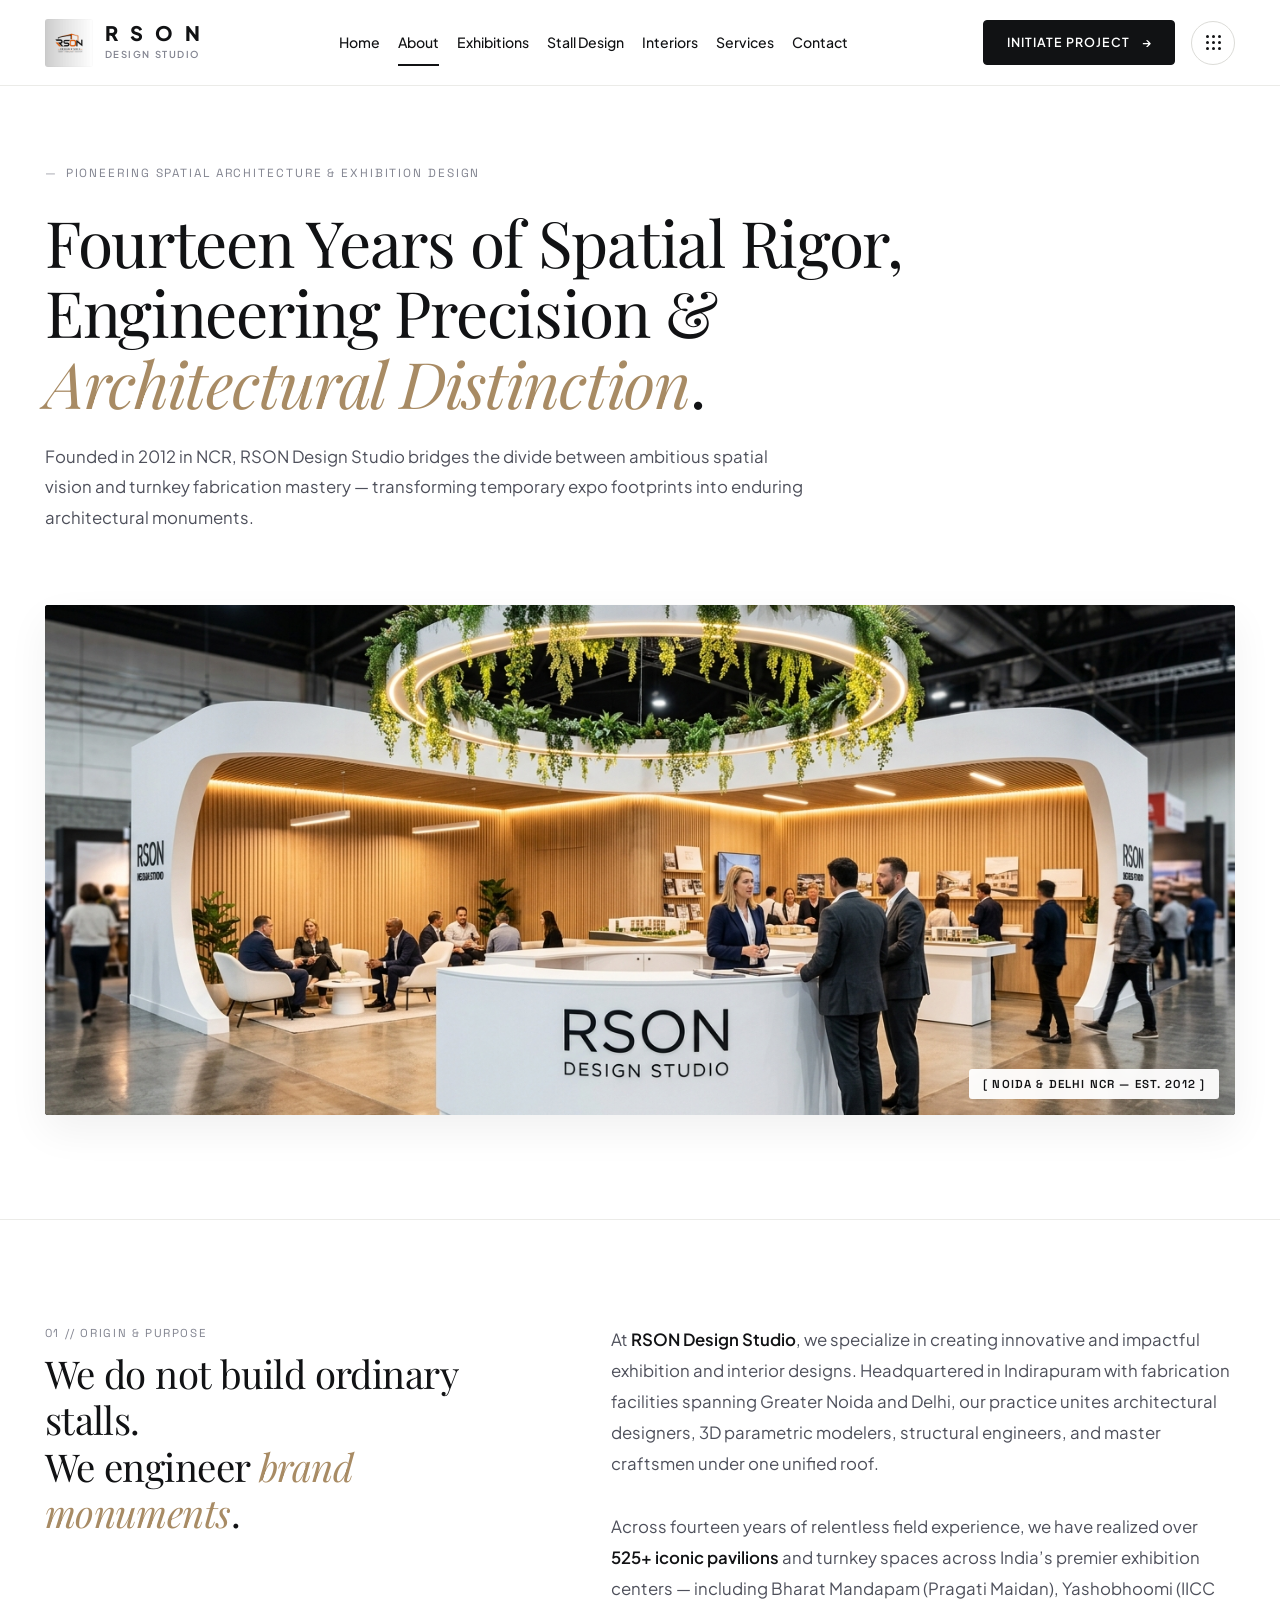
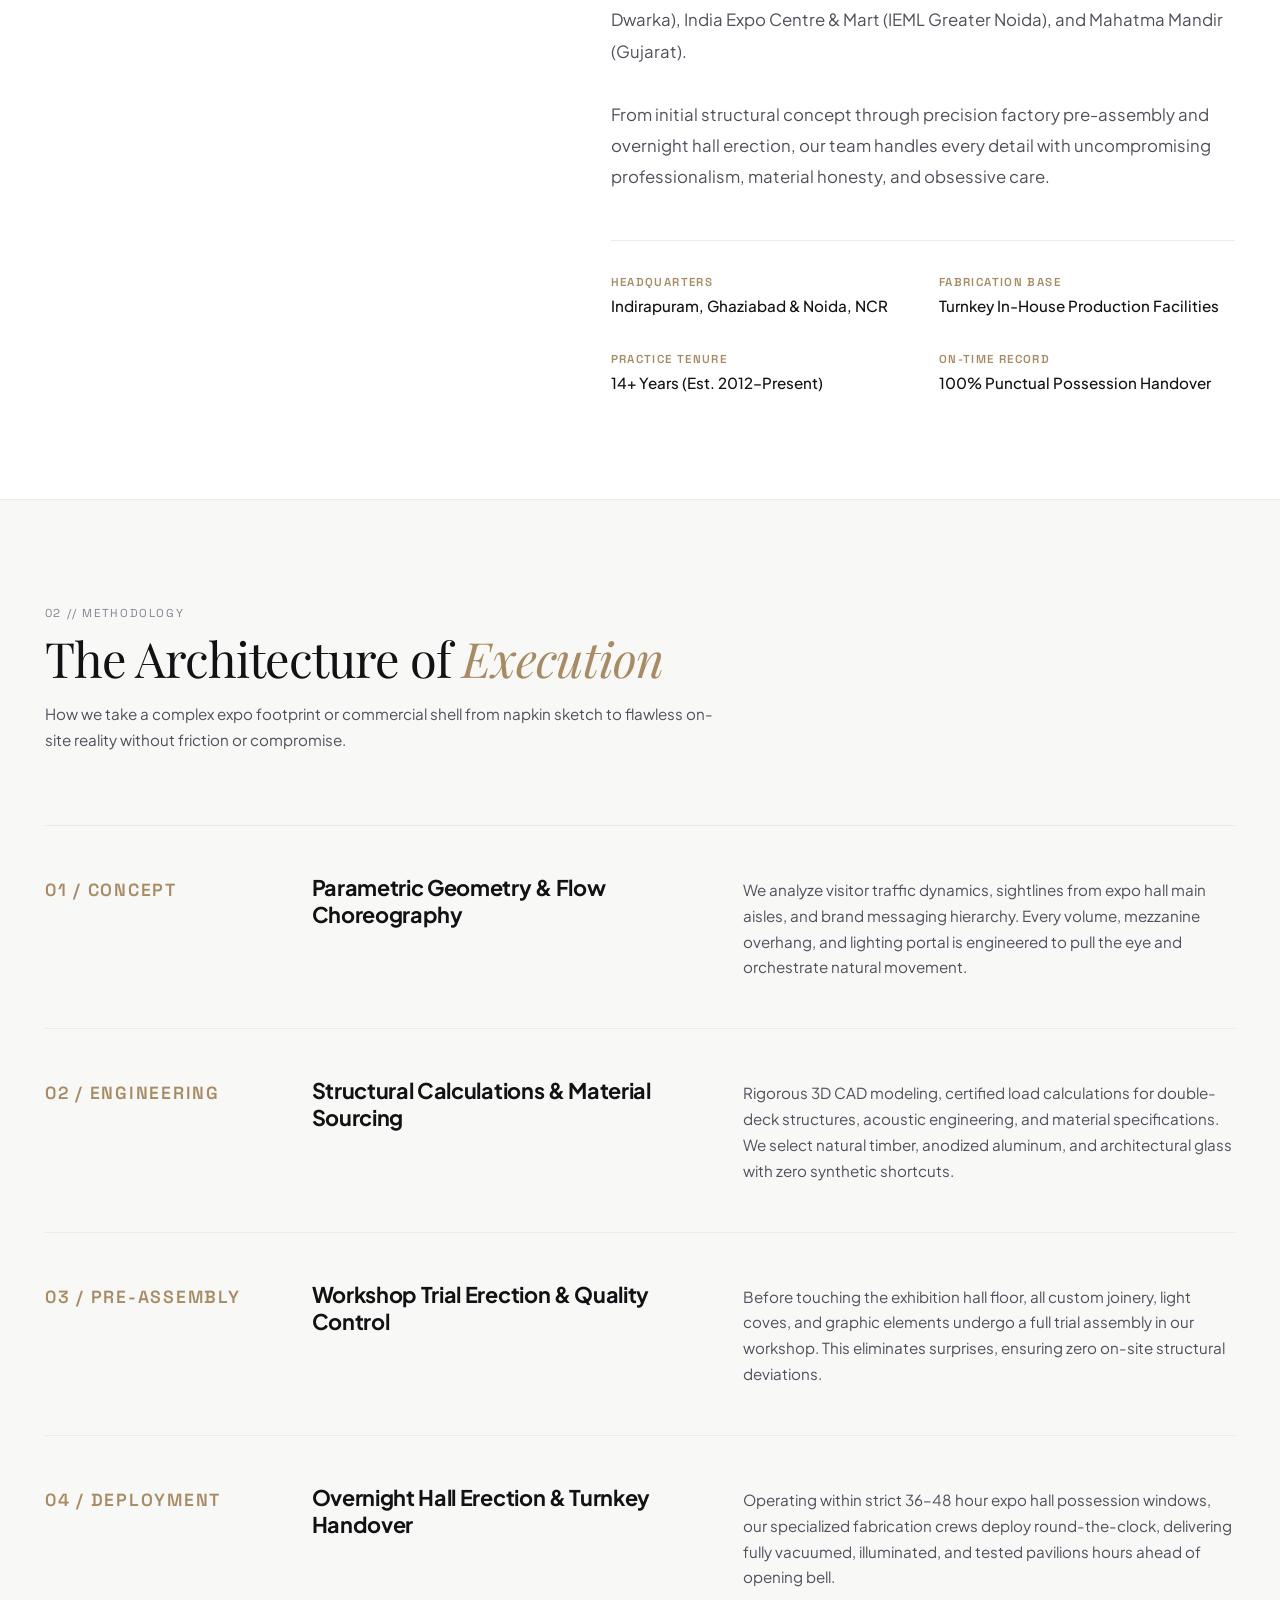
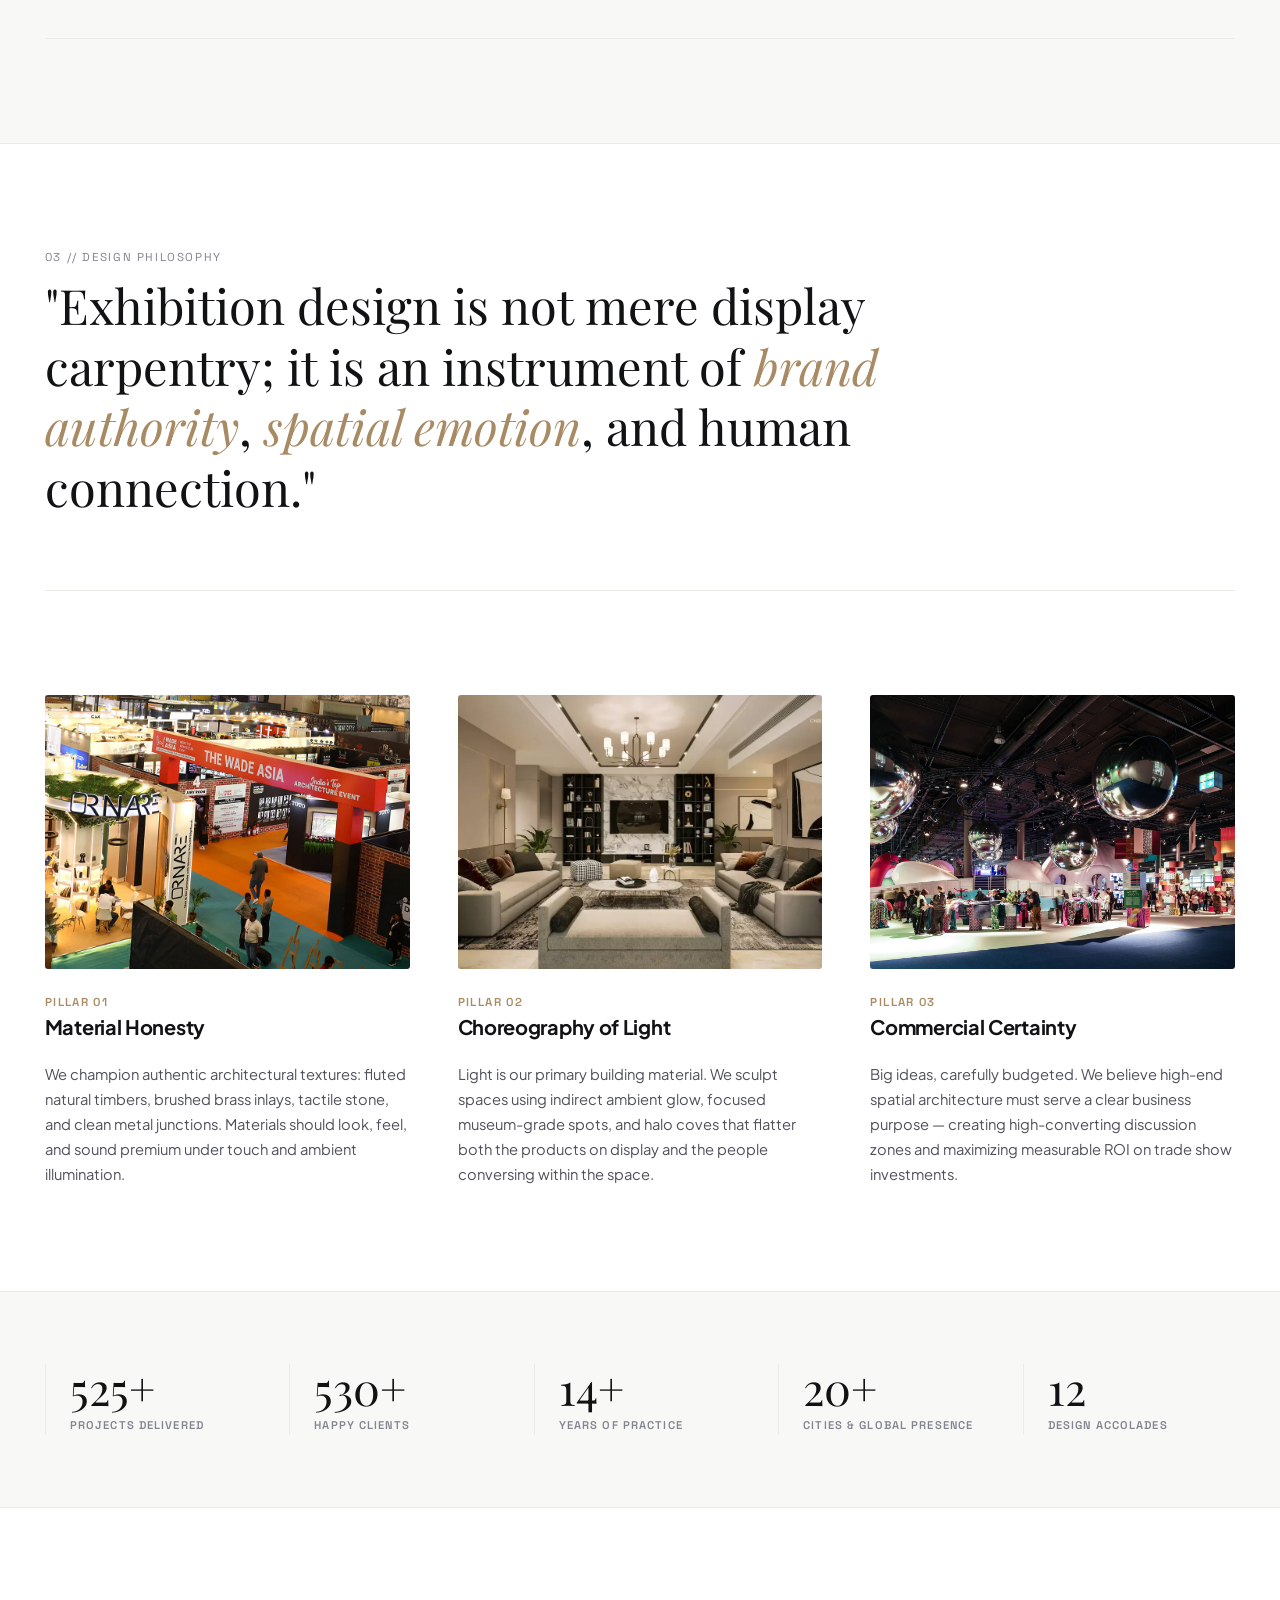
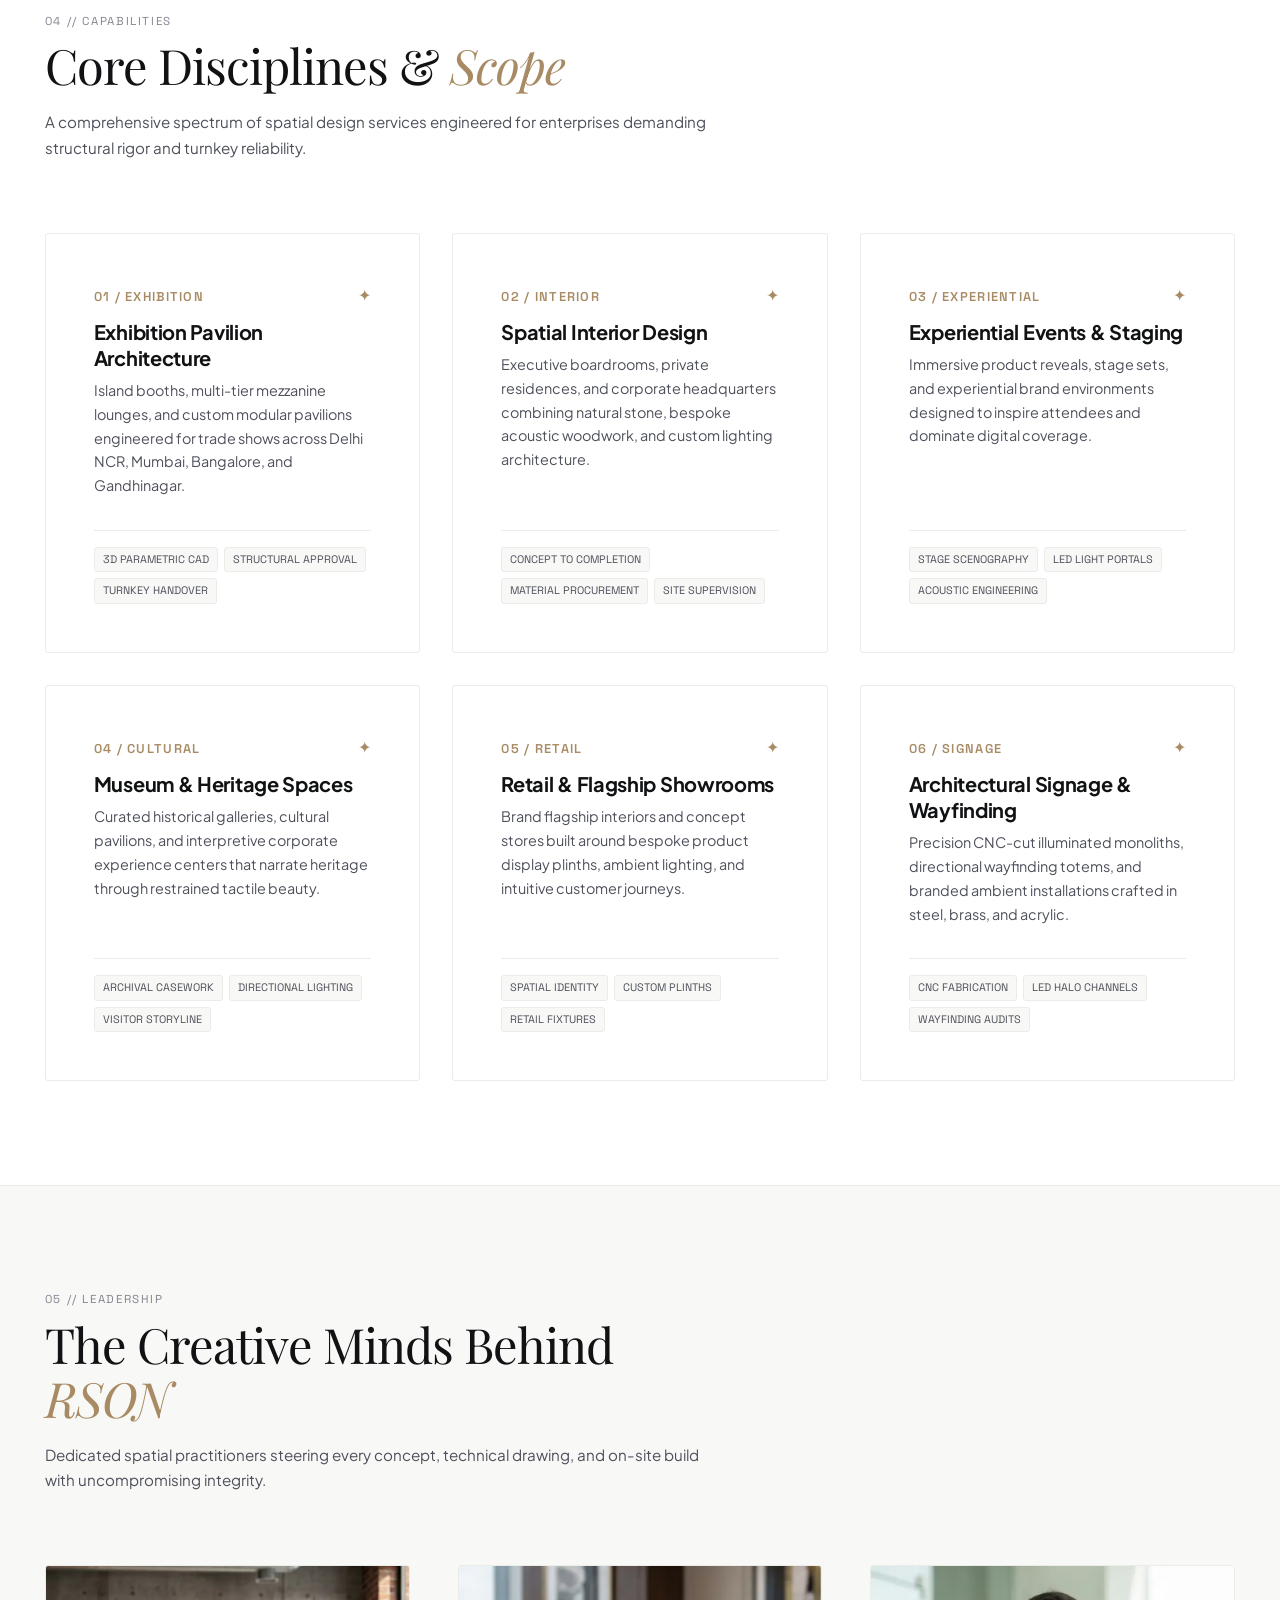
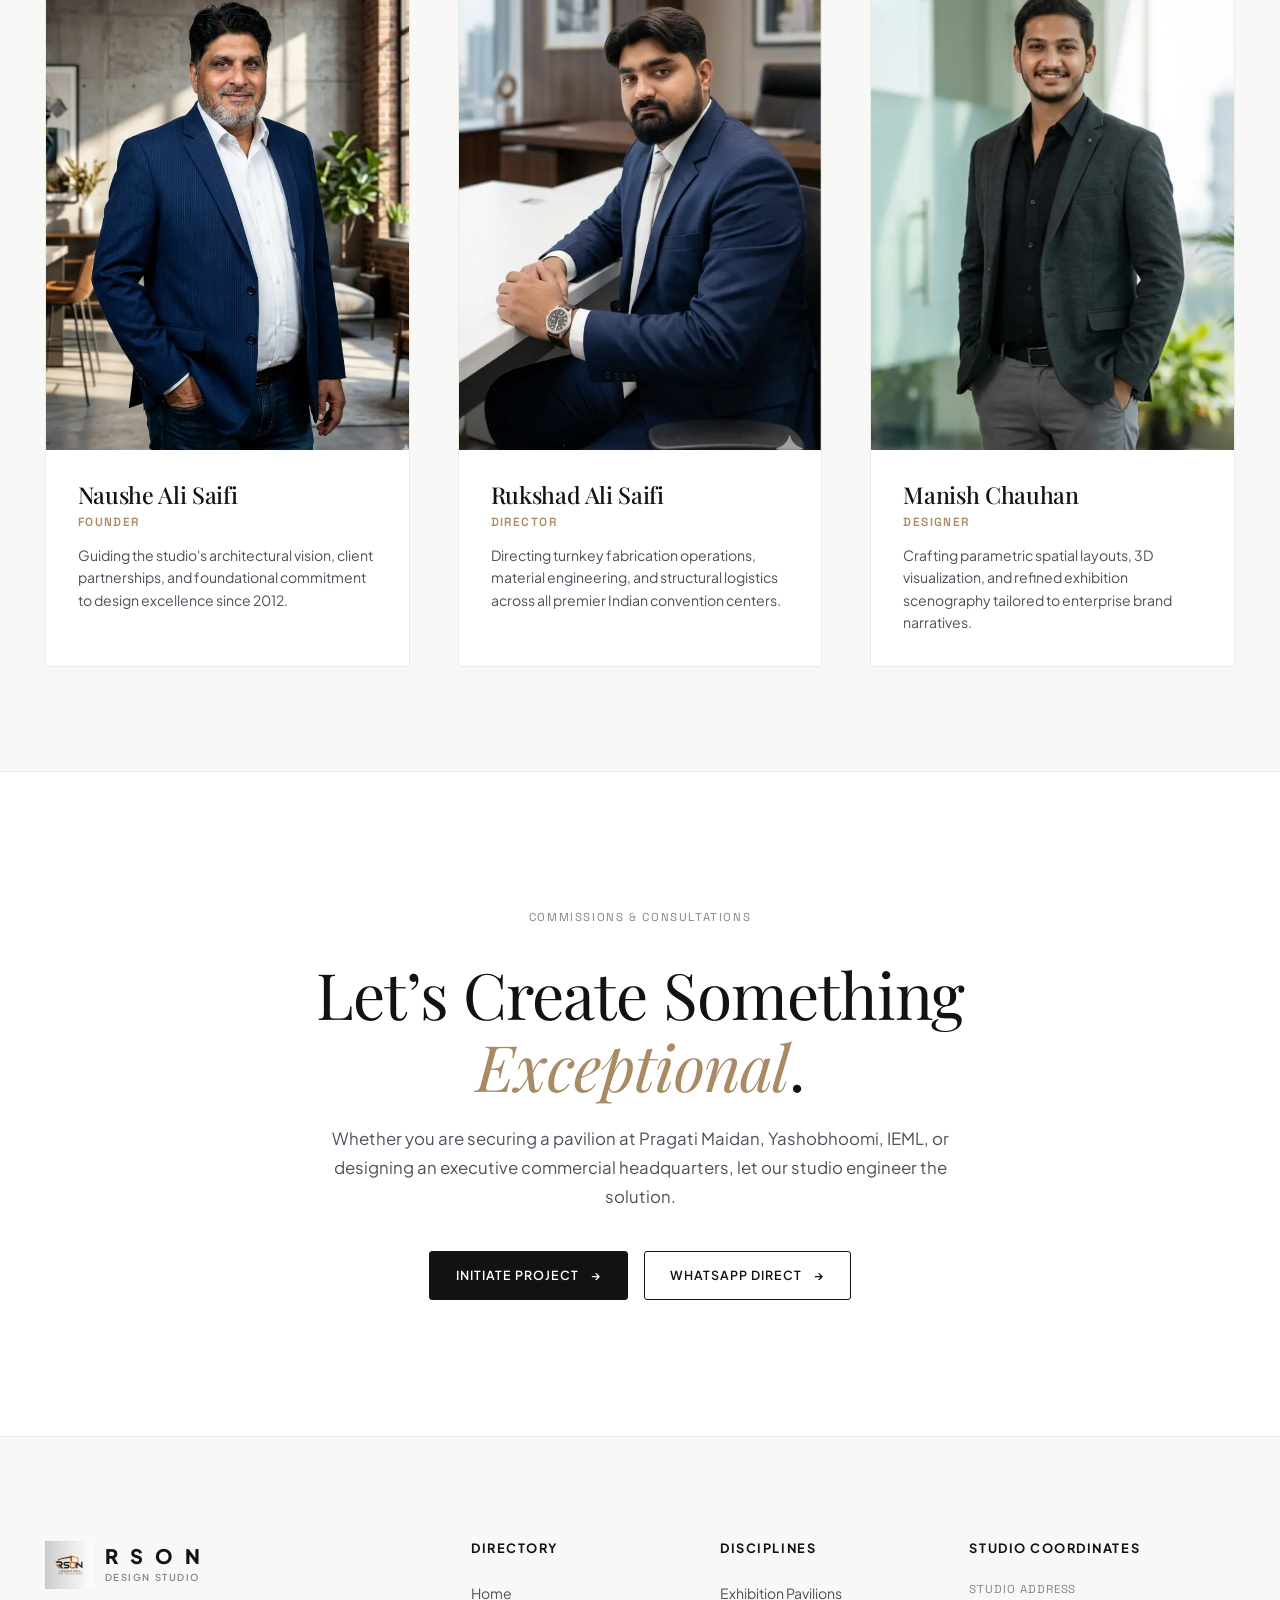
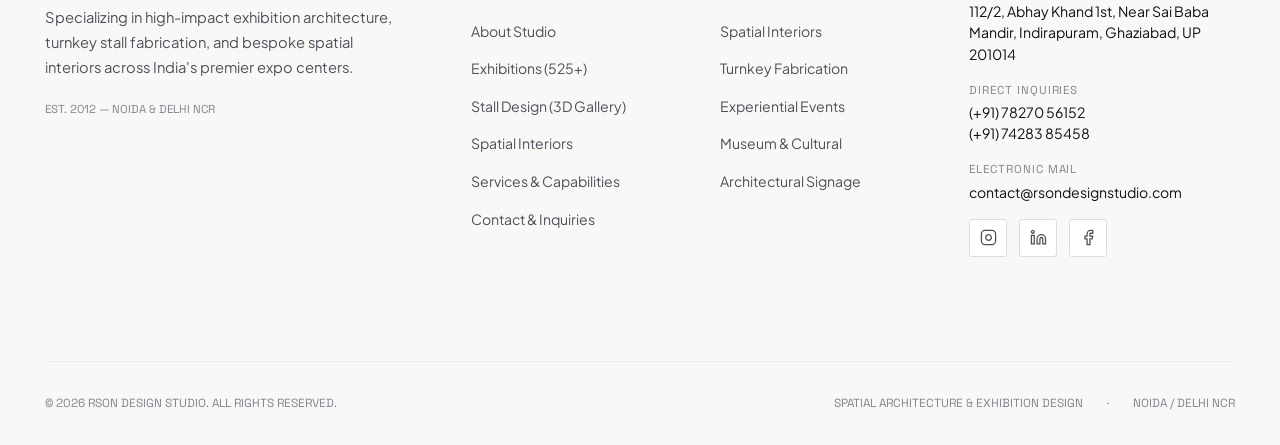
==== about.html @ f8ac1535 "Add Stall Design section with 10 3D stall projects, 40 multi-angle renders from PDF, and interactive" ====
<!DOCTYPE html>
<html lang="en">
<head>
  <meta charset="UTF-8">
  <meta name="viewport" content="width=device-width, initial-scale=1.0">
  <title>About RSON Design Studio — Spatial Architecture & Exhibition Design</title>
  <meta name="description" content="Learn about RSON Design Studio — 14+ years of spatial architecture, turnkey exhibition pavilions, and interior design based in Noida and Delhi NCR.">
  <meta name="keywords" content="about RSON design studio, exhibition architects, stall designers Noida, turnkey exhibition fabrication Delhi NCR, spatial interior design">

  <!-- OpenGraph Meta -->
  <meta property="og:type" content="website">
  <meta property="og:title" content="About RSON Design Studio — Spatial Architecture & Exhibition Design">
  <meta property="og:description" content="14+ years of spatial architecture, 525+ delivered exhibition pavilions, and turnkey interior design practice in NCR.">
  <meta property="og:image" content="assets/images/hero-pavilion-hq.jpg">
  <meta property="og:url" content="https://www.rsondesignstudio.com/about/">

  <!-- Favicon -->
  <link rel="icon" type="image/jpeg" href="assets/images/logo-cropped.jpeg">

  <!-- Google Fonts: Playfair Display, Plus Jakarta Sans, Space Grotesk -->
  <link rel="preconnect" href="https://fonts.googleapis.com">
  <link rel="preconnect" href="https://fonts.gstatic.com" crossorigin>
  <link href="https://fonts.googleapis.com/css2?family=Playfair+Display:ital,wght@0,400;0,500;0,600;0,700;1,400;1,500;1,600&family=Plus+Jakarta+Sans:wght@300;400;500;600;700;800&family=Space+Grotesk:wght@400;500;600&display=swap" rel="stylesheet">

  <!-- Stylesheets -->
  <link rel="stylesheet" href="css/design-system.css">
  <link rel="stylesheet" href="css/layout.css">
  <link rel="stylesheet" href="css/about.css">
</head>
<body>

  <!-- =========================================================================
       01. PRIMARY SITE HEADER (SHARED ARCHITECTURAL NAVIGATION)
       ========================================================================= -->
  <header class="site-header">
    <div class="container header-container">
      <!-- Studio Brand Identity Lockup with Original Website Logo -->
      <a href="index.html" class="brand-lockup" aria-label="RSON Design Studio Homepage">
        <img src="assets/images/logo-cropped.jpeg" alt="RSON Design Studio Logo" class="header-logo-img" width="48" height="48">
        <div class="brand-text">
          <span class="brand-name">R S O N</span>
          <span class="brand-tagline">DESIGN STUDIO</span>
        </div>
      </a>

      <!-- Desktop Architectural Navigation (About is Active) -->
      <nav class="desktop-nav" aria-label="Main Navigation">
        <a href="index.html" class="nav-link">Home</a>
        <a href="about.html" class="nav-link active" aria-current="page">About</a>
        <a href="exhibitions.html" class="nav-link">Exhibitions</a>
        <a href="stall-design.html" class="nav-link">Stall Design</a>
        <a href="interiors.html" class="nav-link">Interiors</a>
        <a href="services.html" class="nav-link">Services</a>
        <a href="contact.html" class="nav-link">Contact</a>
      </nav>

      <!-- Header Actions -->
      <div class="header-actions">
        <a href="contact.html" class="btn btn-black btn-initiate">
          <span>INITIATE PROJECT</span>
          <span aria-hidden="true">→</span>
        </a>
        <button class="btn-grid-menu" aria-label="Toggle Navigation & Coordinates Drawer" aria-expanded="false">
          <div class="grid-dots-icon" aria-hidden="true">
            <span></span><span></span><span></span>
            <span></span><span></span><span></span>
            <span></span><span></span><span></span>
          </div>
        </button>
      </div>
    </div>
  </header>

  <!-- =========================================================================
       02. MOBILE & COORDINATES DRAWER
       ========================================================================= -->
  <div class="mobile-drawer" aria-label="Mobile Navigation Overlay">
    <ul class="mobile-nav-list">
      <li class="mobile-nav-item">
        <span class="mobile-nav-num">01</span>
        <a href="index.html" class="mobile-nav-link">Home</a>
      </li>
      <li class="mobile-nav-item">
        <span class="mobile-nav-num">02</span>
        <a href="about.html" class="mobile-nav-link active">About Studio</a>
      </li>
      <li class="mobile-nav-item">
        <span class="mobile-nav-num">03</span>
        <a href="exhibitions.html" class="mobile-nav-link">Exhibitions</a>
      </li>
      <li class="mobile-nav-item">
        <span class="mobile-nav-num">04</span>
        <a href="stall-design.html" class="mobile-nav-link">Stall Design</a>
      </li>
      <li class="mobile-nav-item">
        <span class="mobile-nav-num">05</span>
        <a href="interiors.html" class="mobile-nav-link">Interiors</a>
      </li>
      <li class="mobile-nav-item">
        <span class="mobile-nav-num">06</span>
        <a href="services.html" class="mobile-nav-link">Services</a>
      </li>
      <li class="mobile-nav-item">
        <span class="mobile-nav-num">07</span>
        <a href="contact.html" class="mobile-nav-link">Contact</a>
      </li>
    </ul>

    <div class="mobile-drawer-footer">
      <div class="mobile-contact-row">
        <span class="mobile-contact-label">Studio Coordinates</span>
        <span class="mobile-contact-val">112/2, Abhay Khand 1st, Indirapuram, Ghaziabad UP 201014 / Noida NCR</span>
      </div>
      <div class="mobile-contact-row">
        <span class="mobile-contact-label">Direct Line</span>
        <span class="mobile-contact-val">(+91) 78270 56152 &nbsp;·&nbsp; (+91) 74283 85458</span>
      </div>
      <div style="margin-top: var(--space-sm);">
        <a href="https://wa.me/917827056152?text=Hello%20RSON%20Studio%2C%20I%20would%20like%20to%20discuss%20an%20upcoming%20project." target="_blank" rel="noopener noreferrer" class="btn btn-black" style="width: 100%;">
          Chat via WhatsApp Direct
        </a>
      </div>
    </div>
  </div>

  <main id="main-content">
    <!-- =========================================================================
         03. ABOUT HERO SECTION
         ========================================================================= -->
    <section class="about-hero">
      <div class="container">
        <div class="about-hero-header fade-up">
          <span class="eyebrow-line">PIONEERING SPATIAL ARCHITECTURE & EXHIBITION DESIGN</span>
          <h1 class="about-hero-title">
            Fourteen Years of Spatial Rigor, Engineering Precision &amp; <em>Architectural Distinction</em>.
          </h1>
          <p class="about-hero-lead">
            Founded in 2012 in NCR, RSON Design Studio bridges the divide between ambitious spatial vision and turnkey fabrication mastery — transforming temporary expo footprints into enduring architectural monuments.
          </p>
        </div>

        <!-- Large Supporting Studio / Pavilion Visual -->
        <div class="about-hero-banner fade-up delay-1">
          <img src="assets/images/hero-pavilion-hq.jpg" alt="RSON Design Studio Architectural Pavilion Erection" width="1920" height="1080">
          <span class="about-banner-badge">[ NOIDA &amp; DELHI NCR — EST. 2012 ]</span>
        </div>
      </div>
    </section>

    <!-- =========================================================================
         04. STUDIO INTRODUCTION (STRONG TYPOGRAPHY & WHITESPACE)
         ========================================================================= -->
    <section class="studio-intro">
      <div class="container">
        <div class="intro-grid">
          <!-- Sticky Left Architectural Column -->
          <div class="intro-left-sticky fade-up">
            <span class="section-number">01 // ORIGIN &amp; PURPOSE</span>
            <h2 class="intro-tagline">
              We do not build ordinary stalls.<br>
              We engineer <em>brand monuments</em>.
            </h2>
          </div>

          <!-- Right Content Column -->
          <div class="intro-right-content fade-up delay-1">
            <p class="intro-paragraph">
              At <strong>RSON Design Studio</strong>, we specialize in creating innovative and impactful exhibition and interior designs. Headquartered in Indirapuram with fabrication facilities spanning Greater Noida and Delhi, our practice unites architectural designers, 3D parametric modelers, structural engineers, and master craftsmen under one unified roof.
            </p>
            <p class="intro-paragraph">
              Across fourteen years of relentless field experience, we have realized over <strong>525+ iconic pavilions</strong> and turnkey spaces across India’s premier exhibition centers — including Bharat Mandapam (Pragati Maidan), Yashobhoomi (IICC Dwarka), India Expo Centre &amp; Mart (IEML Greater Noida), and Mahatma Mandir (Gujarat).
            </p>
            <p class="intro-paragraph">
              From initial structural concept through precision factory pre-assembly and overnight hall erection, our team handles every detail with uncompromising professionalism, material honesty, and obsessive care.
            </p>

            <!-- Verified Details Matrix -->
            <div class="intro-details-grid">
              <div class="intro-detail-item">
                <span class="intro-detail-label">HEADQUARTERS</span>
                <span class="intro-detail-val">Indirapuram, Ghaziabad &amp; Noida, NCR</span>
              </div>
              <div class="intro-detail-item">
                <span class="intro-detail-label">FABRICATION BASE</span>
                <span class="intro-detail-val">Turnkey In-House Production Facilities</span>
              </div>
              <div class="intro-detail-item">
                <span class="intro-detail-label">PRACTICE TENURE</span>
                <span class="intro-detail-val">14+ Years (Est. 2012–Present)</span>
              </div>
              <div class="intro-detail-item">
                <span class="intro-detail-label">ON-TIME RECORD</span>
                <span class="intro-detail-val">100% Punctual Possession Handover</span>
              </div>
            </div>
          </div>
        </div>
      </div>
    </section>

    <!-- =========================================================================
         05. OUR APPROACH (EDITORIAL SPLIT TIMELINE)
         ========================================================================= -->
    <section class="approach-section">
      <div class="container">
        <div class="section-head fade-up">
          <div class="section-head-left">
            <span class="section-number">02 // METHODOLOGY</span>
            <h2 class="section-title">The Architecture of <em>Execution</em></h2>
            <p class="section-desc">
              How we take a complex expo footprint or commercial shell from napkin sketch to flawless on-site reality without friction or compromise.
            </p>
          </div>
        </div>

        <div class="approach-list fade-up delay-1">
          <!-- Step 01 -->
          <div class="approach-step">
            <span class="approach-num">01 / CONCEPT</span>
            <h3 class="approach-name">Parametric Geometry &amp; Flow Choreography</h3>
            <p class="approach-desc">
              We analyze visitor traffic dynamics, sightlines from expo hall main aisles, and brand messaging hierarchy. Every volume, mezzanine overhang, and lighting portal is engineered to pull the eye and orchestrate natural movement.
            </p>
          </div>

          <!-- Step 02 -->
          <div class="approach-step">
            <span class="approach-num">02 / ENGINEERING</span>
            <h3 class="approach-name">Structural Calculations &amp; Material Sourcing</h3>
            <p class="approach-desc">
              Rigorous 3D CAD modeling, certified load calculations for double-deck structures, acoustic engineering, and material specifications. We select natural timber, anodized aluminum, and architectural glass with zero synthetic shortcuts.
            </p>
          </div>

          <!-- Step 03 -->
          <div class="approach-step">
            <span class="approach-num">03 / PRE-ASSEMBLY</span>
            <h3 class="approach-name">Workshop Trial Erection &amp; Quality Control</h3>
            <p class="approach-desc">
              Before touching the exhibition hall floor, all custom joinery, light coves, and graphic elements undergo a full trial assembly in our workshop. This eliminates surprises, ensuring zero on-site structural deviations.
            </p>
          </div>

          <!-- Step 04 -->
          <div class="approach-step">
            <span class="approach-num">04 / DEPLOYMENT</span>
            <h3 class="approach-name">Overnight Hall Erection &amp; Turnkey Handover</h3>
            <p class="approach-desc">
              Operating within strict 36–48 hour expo hall possession windows, our specialized fabrication crews deploy round-the-clock, delivering fully vacuumed, illuminated, and tested pavilions hours ahead of opening bell.
            </p>
          </div>
        </div>
      </div>
    </section>

    <!-- =========================================================================
         06. DESIGN PHILOSOPHY (TYPOGRAPHY & IMAGERY INSTEAD OF ICONS)
         ========================================================================= -->
    <section class="philosophy-section">
      <div class="container">
        <span class="section-number fade-up">03 // DESIGN PHILOSOPHY</span>
        
        <div class="philosophy-quote-box fade-up delay-1">
          <blockquote class="philosophy-quote">
            "Exhibition design is not mere display carpentry; it is an instrument of <em>brand authority</em>, <em>spatial emotion</em>, and human connection."
          </blockquote>
        </div>

        <div class="philosophy-columns fade-up delay-2">
          <!-- Col 1: Material Honesty -->
          <div class="philosophy-col">
            <div class="philosophy-media">
              <img src="assets/images/matecia-pavilion.jpg" alt="Material Honesty in Pavilion Design" loading="lazy">
            </div>
            <div class="philosophy-col-header">
              <span class="philosophy-col-num">PILLAR 01</span>
              <h3 class="philosophy-col-title">Material Honesty</h3>
            </div>
            <p class="philosophy-col-text">
              We champion authentic architectural textures: fluted natural timbers, brushed brass inlays, tactile stone, and clean metal junctions. Materials should look, feel, and sound premium under touch and ambient illumination.
            </p>
          </div>

          <!-- Col 2: Spatial Choreography -->
          <div class="philosophy-col">
            <div class="philosophy-media">
              <img src="assets/images/luxury-interior.webp" alt="Spatial Choreography and Light" loading="lazy">
            </div>
            <div class="philosophy-col-header">
              <span class="philosophy-col-num">PILLAR 02</span>
              <h3 class="philosophy-col-title">Choreography of Light</h3>
            </div>
            <p class="philosophy-col-text">
              Light is our primary building material. We sculpt spaces using indirect ambient glow, focused museum-grade spots, and halo coves that flatter both the products on display and the people conversing within the space.
            </p>
          </div>

          <!-- Col 3: Budget Discipline -->
          <div class="philosophy-col">
            <div class="philosophy-media">
              <img src="assets/images/trade-shows.jpg" alt="Commercial Impact and Budget Discipline" loading="lazy">
            </div>
            <div class="philosophy-col-header">
              <span class="philosophy-col-num">PILLAR 03</span>
              <h3 class="philosophy-col-title">Commercial Certainty</h3>
            </div>
            <p class="philosophy-col-text">
              Big ideas, carefully budgeted. We believe high-end spatial architecture must serve a clear business purpose — creating high-converting discussion zones and maximizing measurable ROI on trade show investments.
            </p>
          </div>
        </div>
      </div>
    </section>

    <!-- =========================================================================
         07. EXPERIENCE / VERIFIED CLIENT METRICS
         ========================================================================= -->
    <section class="experience-stats">
      <div class="container">
        <div class="stats-grid-about fade-up">
          <div class="stat-item-about">
            <span class="stat-number-about">525+</span>
            <span class="stat-label-about">PROJECTS DELIVERED</span>
          </div>
          <div class="stat-item-about">
            <span class="stat-number-about">530+</span>
            <span class="stat-label-about">HAPPY CLIENTS</span>
          </div>
          <div class="stat-item-about">
            <span class="stat-number-about">14+</span>
            <span class="stat-label-about">YEARS OF PRACTICE</span>
          </div>
          <div class="stat-item-about">
            <span class="stat-number-about">20+</span>
            <span class="stat-label-about">CITIES &amp; GLOBAL PRESENCE</span>
          </div>
          <div class="stat-item-about">
            <span class="stat-number-about">12</span>
            <span class="stat-label-about">DESIGN ACCOLADES</span>
          </div>
        </div>
      </div>
    </section>

    <!-- =========================================================================
         08. MAJOR STUDIO CAPABILITIES (CLEAN EDITORIAL BLOCKS)
         ========================================================================= -->
    <section class="capabilities-section">
      <div class="container">
        <div class="section-head fade-up">
          <div class="section-head-left">
            <span class="section-number">04 // CAPABILITIES</span>
            <h2 class="section-title">Core Disciplines &amp; <em>Scope</em></h2>
            <p class="section-desc">
              A comprehensive spectrum of spatial design services engineered for enterprises demanding structural rigor and turnkey reliability.
            </p>
          </div>
        </div>

        <div class="capabilities-grid fade-up delay-1">
          <!-- Block 01 -->
          <div class="capability-block">
            <div>
              <div class="capability-top">
                <span class="capability-num">01 / EXHIBITION</span>
                <span style="color: var(--accent-beige);">✦</span>
              </div>
              <h3 class="capability-title">Exhibition Pavilion Architecture</h3>
              <p class="capability-desc">
                Island booths, multi-tier mezzanine lounges, and custom modular pavilions engineered for trade shows across Delhi NCR, Mumbai, Bangalore, and Gandhinagar.
              </p>
            </div>
            <div class="capability-deliverables">
              <span class="cap-tag">3D Parametric CAD</span>
              <span class="cap-tag">Structural Approval</span>
              <span class="cap-tag">Turnkey Handover</span>
            </div>
          </div>

          <!-- Block 02 -->
          <div class="capability-block">
            <div>
              <div class="capability-top">
                <span class="capability-num">02 / INTERIOR</span>
                <span style="color: var(--accent-beige);">✦</span>
              </div>
              <h3 class="capability-title">Spatial Interior Design</h3>
              <p class="capability-desc">
                Executive boardrooms, private residences, and corporate headquarters combining natural stone, bespoke acoustic woodwork, and custom lighting architecture.
              </p>
            </div>
            <div class="capability-deliverables">
              <span class="cap-tag">Concept to Completion</span>
              <span class="cap-tag">Material Procurement</span>
              <span class="cap-tag">Site Supervision</span>
            </div>
          </div>

          <!-- Block 03 -->
          <div class="capability-block">
            <div>
              <div class="capability-top">
                <span class="capability-num">03 / EXPERIENTIAL</span>
                <span style="color: var(--accent-beige);">✦</span>
              </div>
              <h3 class="capability-title">Experiential Events &amp; Staging</h3>
              <p class="capability-desc">
                Immersive product reveals, stage sets, and experiential brand environments designed to inspire attendees and dominate digital coverage.
              </p>
            </div>
            <div class="capability-deliverables">
              <span class="cap-tag">Stage Scenography</span>
              <span class="cap-tag">LED Light Portals</span>
              <span class="cap-tag">Acoustic Engineering</span>
            </div>
          </div>

          <!-- Block 04 -->
          <div class="capability-block">
            <div>
              <div class="capability-top">
                <span class="capability-num">04 / CULTURAL</span>
                <span style="color: var(--accent-beige);">✦</span>
              </div>
              <h3 class="capability-title">Museum &amp; Heritage Spaces</h3>
              <p class="capability-desc">
                Curated historical galleries, cultural pavilions, and interpretive corporate experience centers that narrate heritage through restrained tactile beauty.
              </p>
            </div>
            <div class="capability-deliverables">
              <span class="cap-tag">Archival Casework</span>
              <span class="cap-tag">Directional Lighting</span>
              <span class="cap-tag">Visitor Storyline</span>
            </div>
          </div>

          <!-- Block 05 -->
          <div class="capability-block">
            <div>
              <div class="capability-top">
                <span class="capability-num">05 / RETAIL</span>
                <span style="color: var(--accent-beige);">✦</span>
              </div>
              <h3 class="capability-title">Retail &amp; Flagship Showrooms</h3>
              <p class="capability-desc">
                Brand flagship interiors and concept stores built around bespoke product display plinths, ambient lighting, and intuitive customer journeys.
              </p>
            </div>
            <div class="capability-deliverables">
              <span class="cap-tag">Spatial Identity</span>
              <span class="cap-tag">Custom Plinths</span>
              <span class="cap-tag">Retail Fixtures</span>
            </div>
          </div>

          <!-- Block 06 -->
          <div class="capability-block">
            <div>
              <div class="capability-top">
                <span class="capability-num">06 / SIGNAGE</span>
                <span style="color: var(--accent-beige);">✦</span>
              </div>
              <h3 class="capability-title">Architectural Signage &amp; Wayfinding</h3>
              <p class="capability-desc">
                Precision CNC-cut illuminated monoliths, directional wayfinding totems, and branded ambient installations crafted in steel, brass, and acrylic.
              </p>
            </div>
            <div class="capability-deliverables">
              <span class="cap-tag">CNC Fabrication</span>
              <span class="cap-tag">LED Halo Channels</span>
              <span class="cap-tag">Wayfinding Audits</span>
            </div>
          </div>
        </div>
      </div>
    </section>

    <!-- =========================================================================
         09. STUDIO LEADERSHIP / TEAM (AUTHENTIC CLIENT DATA & PORTRAITS)
         ========================================================================= -->
    <section class="team-section">
      <div class="container">
        <div class="section-head fade-up">
          <div class="section-head-left">
            <span class="section-number">05 // LEADERSHIP</span>
            <h2 class="section-title">The Creative Minds Behind <em>RSON</em></h2>
            <p class="section-desc">
              Dedicated spatial practitioners steering every concept, technical drawing, and on-site build with uncompromising integrity.
            </p>
          </div>
        </div>

        <div class="team-grid fade-up delay-1">
          <!-- Member 01: Naushe Ali Saifi -->
          <div class="team-card">
            <div class="team-portrait">
              <img src="assets/images/team-naushe.webp" alt="Naushe Ali Saifi — Founder, RSON Design Studio" loading="lazy">
            </div>
            <div class="team-info">
              <h3 class="team-name">Naushe Ali Saifi</h3>
              <span class="team-role">Founder</span>
              <p class="team-bio">
                Guiding the studio's architectural vision, client partnerships, and foundational commitment to design excellence since 2012.
              </p>
            </div>
          </div>

          <!-- Member 02: Rukshad Ali Saifi -->
          <div class="team-card">
            <div class="team-portrait">
              <img src="assets/images/team-rukshad.webp" alt="Rukshad Ali Saifi — Director, RSON Design Studio" loading="lazy">
            </div>
            <div class="team-info">
              <h3 class="team-name">Rukshad Ali Saifi</h3>
              <span class="team-role">Director</span>
              <p class="team-bio">
                Directing turnkey fabrication operations, material engineering, and structural logistics across all premier Indian convention centers.
              </p>
            </div>
          </div>

          <!-- Member 03: Manish Chauhan -->
          <div class="team-card">
            <div class="team-portrait">
              <img src="assets/images/team-manish.webp" alt="Manish Chauhan — Designer, RSON Design Studio" loading="lazy">
            </div>
            <div class="team-info">
              <h3 class="team-name">Manish Chauhan</h3>
              <span class="team-role">Designer</span>
              <p class="team-bio">
                Crafting parametric spatial layouts, 3D visualization, and refined exhibition scenography tailored to enterprise brand narratives.
              </p>
            </div>
          </div>
        </div>
      </div>
    </section>

    <!-- =========================================================================
         10. FINAL ABOUT CTA SECTION
         ========================================================================= -->
    <section class="about-cta">
      <div class="container about-cta-container fade-up">
        <span class="section-number">COMMISSIONS &amp; CONSULTATIONS</span>
        <h2 class="about-cta-title">
          Let’s Create Something <em>Exceptional</em>.
        </h2>
        <p class="about-cta-sub">
          Whether you are securing a pavilion at Pragati Maidan, Yashobhoomi, IEML, or designing an executive commercial headquarters, let our studio engineer the solution.
        </p>

        <div style="display: flex; gap: var(--space-md); flex-wrap: wrap; justify-content: center; margin-top: var(--space-md);">
          <a href="contact.html" class="btn btn-black">
            <span>INITIATE PROJECT</span>
            <span aria-hidden="true">→</span>
          </a>
          <a href="https://wa.me/917827056152?text=Hello%20RSON%20Design%20Studio%2C%20I%20would%20like%20to%20discuss%20an%20exhibition%20pavilion%20project." target="_blank" rel="noopener noreferrer" class="btn btn-white-outline">
            <span>WHATSAPP DIRECT</span>
            <span aria-hidden="true">→</span>
          </a>
        </div>
      </div>
    </section>
  </main>

  <!-- =========================================================================
       11. MASTER ARCHITECTURAL FOOTER
       ========================================================================= -->
  <footer class="site-footer">
    <div class="container">
      <div class="footer-grid">
        <!-- Col 1: Studio Identity -->
        <div class="footer-col-studio">
          <a href="index.html" class="brand-lockup">
            <img src="assets/images/logo-cropped.jpeg" alt="RSON Design Studio Logo" class="footer-logo-img" width="48" height="48">
            <div class="brand-text">
              <span class="brand-name">R S O N</span>
              <span class="brand-tagline">DESIGN STUDIO</span>
            </div>
          </a>
          <p class="footer-manifesto">
            Specializing in high-impact exhibition architecture, turnkey stall fabrication, and bespoke spatial interiors across India's premier expo centers.
          </p>
          <div style="font-family: var(--font-mono); font-size: 0.72rem; color: var(--text-muted); margin-top: 4px;">
            <span>EST. 2012 — NOIDA &amp; DELHI NCR</span>
          </div>
        </div>

        <!-- Col 2: Navigation Index -->
        <div>
          <h4 class="footer-title">Directory</h4>
          <ul class="footer-list">
            <li><a href="index.html" class="footer-link">Home</a></li>
            <li><a href="about.html" class="footer-link">About Studio</a></li>
            <li><a href="exhibitions.html" class="footer-link">Exhibitions (525+)</a></li>
            <li><a href="stall-design.html" class="footer-link">Stall Design (3D Gallery)</a></li>
            <li><a href="interiors.html" class="footer-link">Spatial Interiors</a></li>
            <li><a href="services.html" class="footer-link">Services &amp; Capabilities</a></li>
            <li><a href="contact.html" class="footer-link">Contact &amp; Inquiries</a></li>
          </ul>
        </div>

        <!-- Col 3: Services Disciplines -->
        <div>
          <h4 class="footer-title">Disciplines</h4>
          <ul class="footer-list">
            <li><a href="services.html" class="footer-link">Exhibition Pavilions</a></li>
            <li><a href="services.html" class="footer-link">Spatial Interiors</a></li>
            <li><a href="services.html" class="footer-link">Turnkey Fabrication</a></li>
            <li><a href="services.html" class="footer-link">Experiential Events</a></li>
            <li><a href="services.html" class="footer-link">Museum &amp; Cultural</a></li>
            <li><a href="services.html" class="footer-link">Architectural Signage</a></li>
          </ul>
        </div>

        <!-- Col 4: Studio Coordinates -->
        <div>
          <h4 class="footer-title">Studio Coordinates</h4>
          <div class="footer-contact-item">
            <span class="footer-contact-label">Studio Address</span>
            <p class="footer-contact-val">
              112/2, Abhay Khand 1st, Near Sai Baba Mandir, Indirapuram, Ghaziabad, UP 201014
            </p>
          </div>
          <div class="footer-contact-item">
            <span class="footer-contact-label">Direct Inquiries</span>
            <p class="footer-contact-val">
              <a href="tel:+917827056152">(+91) 78270 56152</a><br>
              <a href="tel:+917428385458">(+91) 74283 85458</a>
            </p>
          </div>
          <div class="footer-contact-item">
            <span class="footer-contact-label">Electronic Mail</span>
            <p class="footer-contact-val">
              <a href="mailto:contact@rsondesignstudio.com">contact@rsondesignstudio.com</a>
            </p>
          </div>
          <div class="footer-socials">
            <a href="https://www.instagram.com/rson_design_studio" target="_blank" rel="noopener noreferrer" class="social-btn" aria-label="Instagram">
              <svg width="17" height="17" viewBox="0 0 24 24" fill="none" stroke="currentColor" stroke-width="1.8"><rect x="2" y="2" width="20" height="20" rx="5" ry="5"></rect><path d="M16 11.37A4 4 0 1 1 12.63 8 4 4 0 0 1 16 11.37z"></path><line x1="17.5" y1="6.5" x2="17.51" y2="6.5"></line></svg>
            </a>
            <a href="https://www.linkedin.com/in/rson-design-studio-43747942a" target="_blank" rel="noopener noreferrer" class="social-btn" aria-label="LinkedIn">
              <svg width="17" height="17" viewBox="0 0 24 24" fill="none" stroke="currentColor" stroke-width="1.8"><path d="M16 8a6 6 0 0 1 6 6v7h-4v-7a2 2 0 0 0-2-2 2 2 0 0 0-2 2v7h-4v-7a6 6 0 0 1 6-6z"></path><rect x="2" y="9" width="4" height="12"></rect><circle cx="4" cy="4" r="2"></circle></svg>
            </a>
            <a href="https://www.facebook.com/rson.entrprises" target="_blank" rel="noopener noreferrer" class="social-btn" aria-label="Facebook">
              <svg width="17" height="17" viewBox="0 0 24 24" fill="none" stroke="currentColor" stroke-width="1.8"><path d="M18 2h-3a5 5 0 0 0-5 5v3H7v4h3v8h4v-8h3l1-4h-4V7a1 1 0 0 1 1-1h3z"></path></svg>
            </a>
          </div>
        </div>
      </div>

      <!-- Footer Bottom Sub-Bar -->
      <div class="footer-bottom">
        <div>
          <span>© 2026 RSON DESIGN STUDIO. ALL RIGHTS RESERVED.</span>
        </div>
        <div class="footer-bottom-links">
          <span>SPATIAL ARCHITECTURE &amp; EXHIBITION DESIGN</span>
          <span>·</span>
          <span>NOIDA / DELHI NCR</span>
        </div>
      </div>
    </div>
  </footer>

  <!-- Scripts -->
  <script src="js/main.js"></script>
</body>
</html>
---- css/design-system.css ----
/* ==========================================================================
   RSON DESIGN STUDIO — ARCHITECTURAL DESIGN SYSTEM (EDITORIAL LIGHT AESTHETIC)
   ========================================================================== */

/* --------------------------------------------------------------------------
   01. DESIGN TOKENS & VARIABLES
   -------------------------------------------------------------------------- */
:root {
  /* Editorial Light Color Palette (Approved Art Direction) */
  --bg-primary: #FFFFFF;        /* Pure crisp white */
  --bg-secondary: #F8F8F6;      /* Off-white / Warm alabaster surface */
  --bg-tertiary: #F1F1ED;       /* Hover states / subtle fill */
  --bg-dark: #111214;           /* Deep architectural obsidian / ink black */
  --bg-dark-surface: #181A1F;

  /* Typography Colors */
  --text-primary: #111214;      /* Deep ink black */
  --text-secondary: #4E505B;    /* Neutral editorial slate */
  --text-muted: #828490;        /* Muted captions & technical labels */
  --text-inverse: #FFFFFF;      /* White text for dark elements */

  /* Warm Muted Beige / Sand Accent (Exact match to reference) */
  --accent-beige: #A88B64;      /* Warm taupe / architectural gold */
  --accent-beige-hover: #967A53;
  --accent-beige-soft: rgba(168, 139, 100, 0.12);

  /* Architectural Hairlines & Dividers */
  --border-hairline: #EBEBE8;
  --border-light: #DCDCD8;
  --border-dark: #111214;

  /* Typography Stacks */
  --font-serif: 'Playfair Display', 'Cormorant Garamond', Georgia, serif;
  --font-sans: 'Plus Jakarta Sans', -apple-system, BlinkMacSystemFont, 'Segoe UI', Roboto, sans-serif;
  --font-mono: 'Space Grotesk', 'JetBrains Mono', Consolas, monospace;

  /* Typography Scale */
  --text-hero: clamp(3.2rem, 5.8vw, 5.6rem);
  --text-display: clamp(2.2rem, 3.8vw, 3.8rem);
  --text-h1: clamp(1.8rem, 2.8vw, 2.6rem);
  --text-h2: clamp(1.4rem, 2vw, 1.85rem);
  --text-h3: clamp(1.15rem, 1.4vw, 1.35rem);
  --text-body-lg: 1.05rem;      /* 17px */
  --text-body: 0.95rem;         /* 15.2px */
  --text-body-sm: 0.85rem;      /* 13.6px */
  --text-meta: 0.72rem;         /* 11.5px technical monospace */

  /* Spacing Scale */
  --space-2xs: 0.25rem;   /* 4px */
  --space-xs: 0.5rem;     /* 8px */
  --space-sm: 0.75rem;    /* 12px */
  --space-md: 1rem;       /* 16px */
  --space-lg: 1.5rem;     /* 24px */
  --space-xl: 2rem;       /* 32px */
  --space-2xl: 3rem;      /* 48px */
  --space-3xl: 4.5rem;    /* 72px */
  --space-4xl: 6.5rem;    /* 104px */
  --space-5xl: 8.5rem;    /* 136px */

  /* Container & Structural Bounds */
  --container-max: 1540px;
  --container-pad: clamp(1.25rem, 3.5vw, 3.5rem);
  --header-height: 86px;

  /* Radii (Crisp, Architectural, Refined) */
  --radius-subtle: 3px;
  --radius-pill: 9999px;

  /* Transition Easing */
  --ease-editorial: cubic-bezier(0.16, 1, 0.3, 1);
  --transition-fast: 0.2s cubic-bezier(0.16, 1, 0.3, 1);
  --transition-base: 0.35s cubic-bezier(0.16, 1, 0.3, 1);
  --transition-slow: 0.65s cubic-bezier(0.16, 1, 0.3, 1);
}

/* --------------------------------------------------------------------------
   02. RESET & BASE
   -------------------------------------------------------------------------- */
*, *::before, *::after {
  box-sizing: border-box;
  margin: 0;
  padding: 0;
}

html {
  font-size: 16px;
  scroll-behavior: smooth;
  background-color: var(--bg-primary);
  color: var(--text-primary);
  text-rendering: optimizeLegibility;
  -webkit-font-smoothing: antialiased;
  -moz-osx-font-smoothing: grayscale;
}

body {
  font-family: var(--font-sans);
  font-weight: 400;
  line-height: 1.6;
  background-color: var(--bg-primary);
  color: var(--text-primary);
  overflow-x: hidden;
  min-height: 100vh;
}

img, video {
  display: block;
  max-width: 100%;
  height: auto;
}

a {
  color: inherit;
  text-decoration: none;
  transition: color var(--transition-fast);
}

button {
  font-family: inherit;
  cursor: pointer;
  border: none;
  background: none;
  color: inherit;
}

ul, ol {
  list-style: none;
}

::selection {
  background-color: var(--bg-dark);
  color: var(--bg-primary);
}

/* --------------------------------------------------------------------------
   03. TYPOGRAPHY SYSTEM
   -------------------------------------------------------------------------- */
h1, h2, h3, h4, .font-serif {
  font-family: var(--font-serif);
  font-weight: 400;
  line-height: 1.15;
  letter-spacing: -0.015em;
  color: var(--text-primary);
}

.font-sans {
  font-family: var(--font-sans);
}

.font-mono {
  font-family: var(--font-mono);
}

.hero-title {
  font-size: var(--text-hero);
  line-height: 1.06;
  letter-spacing: -0.025em;
  font-weight: 400;
  color: var(--text-primary);
}

/* The exact warm italic style seen in the reference mockup */
.text-beige-italic {
  font-style: italic;
  font-weight: 400;
  color: var(--accent-beige);
}

.section-title {
  font-size: var(--text-display);
  line-height: 1.12;
  font-weight: 400;
  letter-spacing: -0.02em;
}

.section-title em {
  font-style: italic;
  color: var(--accent-beige);
}

/* Eyebrow / Overline */
.eyebrow-line {
  display: inline-flex;
  align-items: center;
  gap: var(--space-xs);
  font-family: var(--font-mono);
  font-size: 0.74rem;
  letter-spacing: 0.16em;
  text-transform: uppercase;
  color: var(--text-muted);
  margin-bottom: var(--space-md);
}

.eyebrow-line::before {
  content: '—';
  color: var(--text-muted);
  font-weight: 300;
}

.section-number {
  font-family: var(--font-mono);
  font-size: var(--text-meta);
  color: var(--text-muted);
  letter-spacing: 0.14em;
  text-transform: uppercase;
  margin-bottom: var(--space-xs);
  display: block;
}

/* --------------------------------------------------------------------------
   04. BUTTONS & ACTIONS (MATCHING REFERENCE MOCKUP)
   -------------------------------------------------------------------------- */
.btn {
  display: inline-flex;
  align-items: center;
  justify-content: center;
  gap: var(--space-sm);
  padding: 0.85rem 1.6rem;
  font-family: var(--font-sans);
  font-size: 0.78rem;
  font-weight: 600;
  letter-spacing: 0.08em;
  text-transform: uppercase;
  border-radius: var(--radius-subtle);
  transition: all var(--transition-base);
  position: relative;
  white-space: nowrap;
}

/* Solid Black Hero & Header Action Button */
.btn-black {
  background-color: var(--bg-dark);
  color: var(--text-inverse);
  border: 1px solid var(--bg-dark);
}

.btn-black:hover {
  background-color: #23252A;
  border-color: #23252A;
  transform: translateY(-2px);
  box-shadow: 0 4px 14px rgba(0, 0, 0, 0.12);
}

/* Outline White Hero Button */
.btn-white-outline {
  background-color: var(--bg-primary);
  color: var(--text-primary);
  border: 1px solid var(--border-dark);
}

.btn-white-outline:hover {
  background-color: var(--bg-secondary);
  border-color: var(--bg-dark);
  transform: translateY(-2px);
}

/* Editorial Arrow Link */
.link-editorial {
  display: inline-flex;
  align-items: center;
  gap: var(--space-xs);
  font-family: var(--font-sans);
  font-size: 0.82rem;
  font-weight: 600;
  letter-spacing: 0.06em;
  text-transform: uppercase;
  color: var(--text-primary);
  transition: color var(--transition-fast);
}

.link-editorial:hover {
  color: var(--accent-beige);
}

.link-editorial span.arrow {
  transition: transform var(--transition-base);
}

.link-editorial:hover span.arrow {
  transform: translateX(4px);
}

/* --------------------------------------------------------------------------
   05. CONTAINER & HAIRLINES
   -------------------------------------------------------------------------- */
.container {
  width: 100%;
  max-width: var(--container-max);
  margin-left: auto;
  margin-right: auto;
  padding-left: var(--container-pad);
  padding-right: var(--container-pad);
}

.hairline {
  height: 1px;
  background-color: var(--border-hairline);
  width: 100%;
  border: none;
}

/* --------------------------------------------------------------------------
   06. ANIMATIONS
   -------------------------------------------------------------------------- */
.fade-up {
  opacity: 0;
  transform: translateY(22px);
  transition: opacity 0.7s var(--ease-editorial), transform 0.7s var(--ease-editorial);
}

.fade-up.is-visible {
  opacity: 1;
  transform: translateY(0);
}

.delay-1 { transition-delay: 0.1s; }
.delay-2 { transition-delay: 0.2s; }
.delay-3 { transition-delay: 0.3s; }

/* --------------------------------------------------------------------------
   07. MOBILE RESPONSIVE ADAPTATIONS & HELPERS
   -------------------------------------------------------------------------- */
@media (max-width: 768px) {
  :root {
    --header-height: 70px;
    --container-pad: 1.15rem;
    --space-2xl: 2rem;
    --space-3xl: 2.75rem;
    --space-4xl: 3.5rem;
    --space-5xl: 4.5rem;
    --text-hero: clamp(2.3rem, 7.5vw, 3.2rem);
    --text-display: clamp(1.85rem, 5.5vw, 2.5rem);
    --text-h1: clamp(1.6rem, 5vw, 2.1rem);
  }

  .mobile-clamp-2 {
    display: -webkit-box;
    -webkit-line-clamp: 2;
    -webkit-box-orient: vertical;
    overflow: hidden;
  }

  .mobile-clamp-3 {
    display: -webkit-box;
    -webkit-line-clamp: 3;
    -webkit-box-orient: vertical;
    overflow: hidden;
  }

  .mobile-hide {
    display: none !important;
  }
}
---- css/layout.css ----
/* ==========================================================================
   RSON DESIGN STUDIO — GLOBAL LAYOUT, NAVIGATION & FOOTER (EDITORIAL LIGHT)
   ========================================================================== */

/* --------------------------------------------------------------------------
   01. PRIMARY SITE HEADER (MATCHING REFERENCE MOCKUP)
   -------------------------------------------------------------------------- */
.site-header {
  position: sticky;
  top: 0;
  left: 0;
  width: 100%;
  height: var(--header-height);
  z-index: 1000;
  background-color: #FFFFFF;
  border-bottom: 1px solid var(--border-hairline);
  transition: box-shadow var(--transition-base), border-color var(--transition-base);
}

.site-header.scrolled {
  box-shadow: 0 4px 20px rgba(0, 0, 0, 0.04);
}

.header-container {
  display: flex;
  align-items: center;
  justify-content: space-between;
  height: 100%;
}

/* Brand Identity Lockup with Original Website Logo */
.brand-lockup {
  display: flex;
  align-items: center;
  gap: var(--space-sm);
  text-decoration: none;
}

.header-logo-img {
  height: 48px;
  width: auto;
  max-width: 140px;
  object-fit: contain;
  display: block;
  border-radius: var(--radius-subtle);
}

.brand-text {
  display: flex;
  flex-direction: column;
}

.brand-name {
  font-family: var(--font-sans);
  font-size: 1.25rem;
  font-weight: 800;
  letter-spacing: 0.2em;
  color: var(--text-primary);
  line-height: 1;
}

.brand-tagline {
  font-family: var(--font-sans);
  font-size: 0.6rem;
  font-weight: 600;
  letter-spacing: 0.16em;
  color: var(--text-muted);
  text-transform: uppercase;
  margin-top: 4px;
}

/* Primary Desktop Navigation */
.desktop-nav {
  display: flex;
  align-items: center;
  gap: clamp(0.75rem, 1.4vw, 1.6rem);
}

.nav-link {
  font-family: var(--font-sans);
  font-size: 0.88rem;
  font-weight: 500;
  color: var(--text-primary);
  position: relative;
  padding: 0.5rem 0;
  transition: color var(--transition-fast);
}

/* Active navigation indicator matching reference screenshot */
.nav-link.active::after {
  content: '';
  position: absolute;
  bottom: -4px;
  left: 0;
  width: 100%;
  height: 2px;
  background-color: var(--bg-dark);
}

.nav-link:hover {
  color: var(--accent-beige);
}

/* Header Actions */
.header-actions {
  display: flex;
  align-items: center;
  gap: var(--space-md);
}

.btn-initiate {
  padding: 0.75rem 1.4rem;
  font-size: 0.78rem;
  letter-spacing: 0.08em;
  background-color: var(--bg-dark);
  color: #FFFFFF;
  border-radius: 4px;
  font-weight: 600;
}

.btn-initiate:hover {
  background-color: #23252A;
  color: #FFFFFF;
  transform: translateY(-1px);
}

/* 3x3 Grid Dots Icon Button */
.btn-grid-menu {
  width: 44px;
  height: 44px;
  border-radius: 50%;
  border: 1px solid var(--border-light);
  display: flex;
  align-items: center;
  justify-content: center;
  background-color: #FFFFFF;
  cursor: pointer;
  transition: all var(--transition-fast);
  color: var(--text-primary);
}

.btn-grid-menu:hover {
  border-color: var(--bg-dark);
  background-color: var(--bg-secondary);
}

.grid-dots-icon {
  display: grid;
  grid-template-columns: repeat(3, 3px);
  gap: 3px;
}

.grid-dots-icon span {
  width: 3px;
  height: 3px;
  background-color: currentColor;
  border-radius: 50%;
}

/* --------------------------------------------------------------------------
   02. MOBILE DRAWER & FULLSCREEN MENU
   -------------------------------------------------------------------------- */
.mobile-drawer {
  position: fixed;
  top: var(--header-height);
  left: 0;
  width: 100%;
  height: calc(100vh - var(--header-height));
  background-color: #FFFFFF;
  z-index: 999;
  display: flex;
  flex-direction: column;
  justify-content: space-between;
  padding: var(--space-2xl) var(--container-pad);
  transform: translateY(-100%);
  opacity: 0;
  visibility: hidden;
  transition: transform var(--transition-slow), opacity var(--transition-slow), visibility var(--transition-slow);
  overflow-y: auto;
  border-top: 1px solid var(--border-hairline);
}

.mobile-drawer.is-open {
  transform: translateY(0);
  opacity: 1;
  visibility: visible;
}

.mobile-nav-list {
  display: flex;
  flex-direction: column;
  gap: var(--space-lg);
}

.mobile-nav-item {
  display: flex;
  align-items: baseline;
  gap: var(--space-sm);
}

.mobile-nav-num {
  font-family: var(--font-mono);
  font-size: 0.8rem;
  color: var(--accent-beige);
}

.mobile-nav-link {
  font-family: var(--font-serif);
  font-size: 2.2rem;
  color: var(--text-primary);
  line-height: 1.1;
  transition: color var(--transition-fast);
}

.mobile-nav-link:hover, .mobile-nav-link.active {
  color: var(--accent-beige);
}

.mobile-drawer-footer {
  padding-top: var(--space-xl);
  border-top: 1px solid var(--border-hairline);
  display: flex;
  flex-direction: column;
  gap: var(--space-md);
}

.mobile-contact-row {
  display: flex;
  flex-direction: column;
  gap: 4px;
}

.mobile-contact-label {
  font-family: var(--font-mono);
  font-size: 0.72rem;
  color: var(--text-muted);
  text-transform: uppercase;
  letter-spacing: 0.1em;
}

.mobile-contact-val {
  font-size: 0.95rem;
  color: var(--text-primary);
}

/* --------------------------------------------------------------------------
   03. ARCHITECTURAL SECTION STRUCTURE
   -------------------------------------------------------------------------- */
.section {
  padding-top: var(--space-4xl);
  padding-bottom: var(--space-4xl);
  position: relative;
}

.section-head {
  display: flex;
  justify-content: space-between;
  align-items: flex-end;
  margin-bottom: var(--space-3xl);
  flex-wrap: wrap;
  gap: var(--space-xl);
}

.section-head-left {
  max-width: 680px;
}

.section-desc {
  font-size: var(--text-body);
  color: var(--text-secondary);
  line-height: 1.7;
  margin-top: var(--space-md);
  font-weight: 400;
}

/* --------------------------------------------------------------------------
   04. MASTER ARCHITECTURAL FOOTER (CLEAN EDITORIAL LIGHT)
   -------------------------------------------------------------------------- */
.site-footer {
  background-color: var(--bg-secondary);
  border-top: 1px solid var(--border-hairline);
  padding-top: var(--space-4xl);
  padding-bottom: var(--space-xl);
  position: relative;
}

.footer-grid {
  display: grid;
  grid-template-columns: 2fr 1fr 1fr 1.5fr;
  gap: var(--space-3xl);
  margin-bottom: var(--space-4xl);
}

.footer-col-studio {
  display: flex;
  flex-direction: column;
  gap: var(--space-md);
}

.footer-manifesto {
  font-size: 0.92rem;
  color: var(--text-secondary);
  line-height: 1.7;
  max-width: 380px;
}

.footer-title {
  font-family: var(--font-sans);
  font-size: 0.8rem;
  font-weight: 700;
  letter-spacing: 0.12em;
  text-transform: uppercase;
  color: var(--text-primary);
  margin-bottom: var(--space-lg);
}

.footer-list {
  display: flex;
  flex-direction: column;
  gap: var(--space-sm);
}

.footer-link {
  font-size: 0.88rem;
  color: var(--text-secondary);
  transition: color var(--transition-fast);
}

.footer-link:hover {
  color: var(--accent-beige);
}

.footer-contact-item {
  margin-bottom: var(--space-md);
}

.footer-contact-label {
  font-family: var(--font-mono);
  font-size: 0.72rem;
  color: var(--text-muted);
  text-transform: uppercase;
  letter-spacing: 0.08em;
  display: block;
  margin-bottom: 3px;
}

.footer-contact-val {
  font-size: 0.88rem;
  color: var(--text-primary);
  line-height: 1.5;
}

.footer-contact-val a:hover {
  color: var(--accent-beige);
}

.footer-socials {
  display: flex;
  gap: var(--space-sm);
  margin-top: var(--space-md);
}

.social-btn {
  width: 38px;
  height: 38px;
  border: 1px solid var(--border-light);
  border-radius: var(--radius-subtle);
  display: flex;
  align-items: center;
  justify-content: center;
  color: var(--text-secondary);
  background-color: #FFFFFF;
  transition: all var(--transition-base);
}

.social-btn:hover {
  border-color: var(--bg-dark);
  color: var(--bg-dark);
  transform: translateY(-2px);
}

.footer-bottom {
  display: flex;
  justify-content: space-between;
  align-items: center;
  flex-wrap: wrap;
  gap: var(--space-md);
  padding-top: var(--space-xl);
  border-top: 1px solid var(--border-hairline);
  font-family: var(--font-mono);
  font-size: 0.74rem;
  color: var(--text-muted);
}

.footer-bottom-links {
  display: flex;
  gap: var(--space-lg);
}

/* --------------------------------------------------------------------------
   05. RESPONSIVE BREAKPOINTS
   -------------------------------------------------------------------------- */
@media (max-width: 1140px) {
  .desktop-nav {
    gap: 0.85rem;
  }
  .nav-link {
    font-size: 0.82rem;
  }
}

@media (max-width: 1024px) {
  .footer-grid {
    grid-template-columns: 1fr 1fr;
    gap: var(--space-2xl);
  }
  .desktop-nav {
    gap: 0.65rem;
  }
}

@media (max-width: 860px) {
  .desktop-nav {
    display: none;
  }
  .btn-initiate {
    display: none;
  }
  .header-logo-img {
    height: 38px;
  }
  .brand-name {
    font-size: 1.08rem;
    letter-spacing: 0.16em;
  }
  .brand-tagline {
    font-size: 0.52rem;
  }
  .mobile-drawer {
    padding: var(--space-xl) var(--container-pad);
  }
  .mobile-nav-list {
    gap: 0.85rem;
  }
  .mobile-nav-link {
    font-size: clamp(1.35rem, 5.5vw, 1.85rem);
  }
  .mobile-drawer-footer {
    padding-top: var(--space-md);
    gap: var(--space-xs);
  }
  .mobile-contact-row {
    font-size: 0.82rem;
  }
}

@media (max-width: 600px) {
  .footer-grid {
    grid-template-columns: 1fr;
    gap: var(--space-xl);
  }
  .footer-brand-desc {
    font-size: 0.86rem;
    line-height: 1.5;
    display: -webkit-box;
    -webkit-line-clamp: 2;
    -webkit-box-orient: vertical;
    overflow: hidden;
  }
  .footer-links {
    display: grid;
    grid-template-columns: repeat(2, 1fr);
    gap: var(--space-xs);
  }
  .footer-bottom {
    flex-direction: column;
    align-items: flex-start;
    gap: var(--space-xs);
    font-size: 0.7rem;
  }
  .footer-bottom-links {
    gap: var(--space-sm);
  }
}
---- css/about.css ----
/* ==========================================================================
   RSON DESIGN STUDIO — ABOUT PAGE STYLES (EDITORIAL LIGHT THEME)
   ========================================================================== */

/* --------------------------------------------------------------------------
   01. ABOUT HERO
   -------------------------------------------------------------------------- */
.about-hero {
  padding-top: var(--space-3xl);
  padding-bottom: var(--space-4xl);
  background-color: var(--bg-primary);
}

.about-hero-header {
  max-width: 980px;
  margin-bottom: var(--space-3xl);
}

.about-hero-title {
  font-family: var(--font-serif);
  font-size: clamp(2.8rem, 5vw, 4.8rem);
  font-weight: 400;
  line-height: 1.1;
  letter-spacing: -0.02em;
  color: var(--text-primary);
  margin-top: var(--space-xs);
  margin-bottom: var(--space-lg);
}

.about-hero-title em {
  font-style: italic;
  color: var(--accent-beige);
}

.about-hero-lead {
  font-size: var(--text-body-lg);
  color: var(--text-secondary);
  line-height: 1.8;
  max-width: 760px;
  font-weight: 400;
}

.about-hero-banner {
  position: relative;
  width: 100%;
  aspect-ratio: 21 / 9;
  border-radius: var(--radius-subtle);
  overflow: hidden;
  box-shadow: 0 16px 40px rgba(0, 0, 0, 0.06);
  background-color: #0B0C0E;
}

.about-hero-banner img {
  width: 100%;
  height: 100%;
  object-fit: cover;
  transition: transform var(--transition-slow);
}

.about-hero-banner:hover img {
  transform: scale(1.02);
}

.about-banner-badge {
  position: absolute;
  bottom: var(--space-md);
  right: var(--space-md);
  background: rgba(255, 255, 255, 0.95);
  backdrop-filter: blur(8px);
  -webkit-backdrop-filter: blur(8px);
  padding: 6px 14px;
  font-family: var(--font-mono);
  font-size: 0.72rem;
  font-weight: 600;
  letter-spacing: 0.1em;
  color: var(--text-primary);
  border-radius: var(--radius-subtle);
  text-transform: uppercase;
}

/* --------------------------------------------------------------------------
   02. STUDIO INTRODUCTION (GENEROUS WHITESPACE & STRONG TYPOGRAPHY)
   -------------------------------------------------------------------------- */
.studio-intro {
  padding-top: var(--space-4xl);
  padding-bottom: var(--space-4xl);
  background-color: var(--bg-primary);
  border-top: 1px solid var(--border-hairline);
}

.intro-grid {
  display: grid;
  grid-template-columns: 0.85fr 1.15fr;
  gap: var(--space-4xl);
  align-items: start;
}

.intro-left-sticky {
  position: sticky;
  top: 120px;
}

.intro-tagline {
  font-family: var(--font-serif);
  font-size: clamp(2rem, 3vw, 2.8rem);
  line-height: 1.2;
  font-weight: 400;
  color: var(--text-primary);
  margin-top: var(--space-xs);
}

.intro-tagline em {
  font-style: italic;
  color: var(--accent-beige);
}

.intro-right-content {
  display: flex;
  flex-direction: column;
  gap: var(--space-xl);
}

.intro-paragraph {
  font-size: 1.05rem;
  color: var(--text-secondary);
  line-height: 1.85;
}

.intro-paragraph strong {
  color: var(--text-primary);
  font-weight: 600;
}

.intro-details-grid {
  display: grid;
  grid-template-columns: 1fr 1fr;
  gap: var(--space-xl);
  padding-top: var(--space-xl);
  border-top: 1px solid var(--border-hairline);
  margin-top: var(--space-md);
}

.intro-detail-item {
  display: flex;
  flex-direction: column;
  gap: 4px;
}

.intro-detail-label {
  font-family: var(--font-mono);
  font-size: 0.72rem;
  color: var(--accent-beige);
  letter-spacing: 0.12em;
  text-transform: uppercase;
  font-weight: 600;
}

.intro-detail-val {
  font-size: 0.95rem;
  color: var(--text-primary);
  font-weight: 500;
  line-height: 1.5;
}

/* --------------------------------------------------------------------------
   03. OUR APPROACH (EDITORIAL SPLIT TIMELINE / PROCESS)
   -------------------------------------------------------------------------- */
.approach-section {
  padding-top: var(--space-4xl);
  padding-bottom: var(--space-4xl);
  background-color: var(--bg-secondary);
  border-top: 1px solid var(--border-hairline);
  border-bottom: 1px solid var(--border-hairline);
}

.approach-list {
  display: flex;
  flex-direction: column;
  margin-top: var(--space-3xl);
}

.approach-step {
  display: grid;
  grid-template-columns: 0.2fr 0.35fr 0.45fr;
  gap: var(--space-2xl);
  padding: var(--space-2xl) 0;
  border-top: 1px solid var(--border-hairline);
  align-items: baseline;
  transition: background-color var(--transition-fast);
}

.approach-step:last-child {
  border-bottom: 1px solid var(--border-hairline);
}

.approach-num {
  font-family: var(--font-mono);
  font-size: 1.1rem;
  font-weight: 600;
  color: var(--accent-beige);
  letter-spacing: 0.1em;
}

.approach-name {
  font-family: var(--font-sans);
  font-size: 1.35rem;
  font-weight: 700;
  color: var(--text-primary);
  line-height: 1.25;
}

.approach-desc {
  font-size: 0.95rem;
  color: var(--text-secondary);
  line-height: 1.7;
}

/* --------------------------------------------------------------------------
   04. DESIGN PHILOSOPHY (TYPOGRAPHY & IMAGERY INSTEAD OF ICONS)
   -------------------------------------------------------------------------- */
.philosophy-section {
  padding-top: var(--space-4xl);
  padding-bottom: var(--space-4xl);
  background-color: var(--bg-primary);
}

.philosophy-quote-box {
  margin-bottom: var(--space-4xl);
  padding-bottom: var(--space-3xl);
  border-bottom: 1px solid var(--border-hairline);
}

.philosophy-quote {
  font-family: var(--font-serif);
  font-size: clamp(2rem, 3.8vw, 3.4rem);
  font-weight: 400;
  line-height: 1.25;
  color: var(--text-primary);
  max-width: 1050px;
}

.philosophy-quote em {
  font-style: italic;
  color: var(--accent-beige);
}

.philosophy-columns {
  display: grid;
  grid-template-columns: repeat(3, 1fr);
  gap: var(--space-2xl);
}

.philosophy-col {
  display: flex;
  flex-direction: column;
  gap: var(--space-lg);
}

.philosophy-media {
  aspect-ratio: 4 / 3;
  border-radius: var(--radius-subtle);
  overflow: hidden;
  background-color: #0E1014;
}

.philosophy-media img {
  width: 100%;
  height: 100%;
  object-fit: cover;
  transition: transform var(--transition-slow);
}

.philosophy-col:hover .philosophy-media img {
  transform: scale(1.04);
}

.philosophy-col-header {
  display: flex;
  flex-direction: column;
  gap: 4px;
}

.philosophy-col-num {
  font-family: var(--font-mono);
  font-size: 0.72rem;
  color: var(--accent-beige);
  letter-spacing: 0.12em;
  font-weight: 600;
}

.philosophy-col-title {
  font-family: var(--font-sans);
  font-size: 1.25rem;
  font-weight: 700;
  color: var(--text-primary);
}

.philosophy-col-text {
  font-size: 0.92rem;
  color: var(--text-secondary);
  line-height: 1.7;
}

/* --------------------------------------------------------------------------
   05. EXPERIENCE & VERIFIED CLIENT STATISTICS
   -------------------------------------------------------------------------- */
.experience-stats {
  padding-top: var(--space-3xl);
  padding-bottom: var(--space-3xl);
  background-color: var(--bg-secondary);
  border-top: 1px solid var(--border-hairline);
  border-bottom: 1px solid var(--border-hairline);
}

.stats-grid-about {
  display: grid;
  grid-template-columns: repeat(5, 1fr);
  gap: var(--space-xl);
}

.stat-item-about {
  display: flex;
  flex-direction: column;
  padding-left: var(--space-lg);
  border-left: 1px solid var(--border-hairline);
}

.stat-number-about {
  font-family: var(--font-serif);
  font-size: clamp(2.4rem, 3.5vw, 3.6rem);
  font-weight: 400;
  color: var(--text-primary);
  line-height: 1.05;
}

.stat-label-about {
  font-family: var(--font-mono);
  font-size: 0.7rem;
  font-weight: 600;
  color: var(--text-muted);
  text-transform: uppercase;
  letter-spacing: 0.1em;
  margin-top: 6px;
}

/* --------------------------------------------------------------------------
   06. CAPABILITIES (EDITORIAL ARCHITECTURAL LAYOUT)
   -------------------------------------------------------------------------- */
.capabilities-section {
  padding-top: var(--space-4xl);
  padding-bottom: var(--space-4xl);
  background-color: var(--bg-primary);
}

.capabilities-grid {
  display: grid;
  grid-template-columns: repeat(3, 1fr);
  gap: var(--space-xl);
  margin-top: var(--space-3xl);
}

.capability-block {
  padding: var(--space-2xl);
  border: 1px solid var(--border-hairline);
  border-radius: var(--radius-subtle);
  background-color: #FFFFFF;
  display: flex;
  flex-direction: column;
  justify-content: space-between;
  gap: var(--space-xl);
  transition: all var(--transition-base);
  position: relative;
}

.capability-block::before {
  content: '';
  position: absolute;
  top: 0;
  left: 0;
  width: 100%;
  height: 2px;
  background-color: var(--accent-beige);
  transform: scaleX(0);
  transform-origin: left;
  transition: transform var(--transition-base);
}

.capability-block:hover {
  border-color: var(--border-light);
  transform: translateY(-4px);
  box-shadow: 0 10px 28px rgba(0, 0, 0, 0.05);
}

.capability-block:hover::before {
  transform: scaleX(1);
}

.capability-top {
  display: flex;
  justify-content: space-between;
  align-items: baseline;
}

.capability-num {
  font-family: var(--font-mono);
  font-size: 0.8rem;
  color: var(--accent-beige);
  font-weight: 600;
  letter-spacing: 0.1em;
}

.capability-title {
  font-family: var(--font-sans);
  font-size: 1.25rem;
  font-weight: 700;
  color: var(--text-primary);
  margin-top: var(--space-sm);
  line-height: 1.3;
}

.capability-desc {
  font-size: 0.9rem;
  color: var(--text-secondary);
  line-height: 1.65;
  margin-top: var(--space-xs);
}

.capability-deliverables {
  display: flex;
  flex-wrap: wrap;
  gap: 6px;
  padding-top: var(--space-md);
  border-top: 1px solid var(--border-hairline);
}

.cap-tag {
  font-family: var(--font-mono);
  font-size: 0.68rem;
  padding: 3px 8px;
  background-color: var(--bg-secondary);
  border: 1px solid var(--border-hairline);
  color: var(--text-secondary);
  border-radius: var(--radius-subtle);
  text-transform: uppercase;
}

/* --------------------------------------------------------------------------
   07. TEAM SECTION (AUTHENTIC LEADERSHIP PORTRAITS)
   -------------------------------------------------------------------------- */
.team-section {
  padding-top: var(--space-4xl);
  padding-bottom: var(--space-4xl);
  background-color: var(--bg-secondary);
  border-top: 1px solid var(--border-hairline);
  border-bottom: 1px solid var(--border-hairline);
}

.team-grid {
  display: grid;
  grid-template-columns: repeat(3, 1fr);
  gap: var(--space-2xl);
  margin-top: var(--space-3xl);
}

.team-card {
  display: flex;
  flex-direction: column;
  background-color: #FFFFFF;
  border: 1px solid var(--border-hairline);
  border-radius: var(--radius-subtle);
  overflow: hidden;
  transition: transform var(--transition-base), box-shadow var(--transition-base);
}

.team-card:hover {
  transform: translateY(-4px);
  box-shadow: 0 12px 32px rgba(0, 0, 0, 0.06);
}

.team-portrait {
  aspect-ratio: 3 / 4;
  overflow: hidden;
  background-color: #111214;
}

.team-portrait img {
  width: 100%;
  height: 100%;
  object-fit: cover;
  transition: transform var(--transition-slow);
}

.team-card:hover .team-portrait img {
  transform: scale(1.03);
}

.team-info {
  padding: var(--space-xl);
  display: flex;
  flex-direction: column;
  gap: 4px;
}

.team-name {
  font-family: var(--font-serif);
  font-size: 1.45rem;
  font-weight: 500;
  color: var(--text-primary);
}

.team-role {
  font-family: var(--font-mono);
  font-size: 0.74rem;
  font-weight: 600;
  color: var(--accent-beige);
  letter-spacing: 0.12em;
  text-transform: uppercase;
}

.team-bio {
  font-size: 0.88rem;
  color: var(--text-secondary);
  line-height: 1.6;
  margin-top: var(--space-xs);
}

/* --------------------------------------------------------------------------
   08. FINAL CTA (MATCHING SPECIFICATION)
   -------------------------------------------------------------------------- */
.about-cta {
  padding-top: var(--space-5xl);
  padding-bottom: var(--space-5xl);
  background-color: var(--bg-primary);
}

.about-cta-container {
  text-align: center;
  max-width: 840px;
  margin: 0 auto;
  display: flex;
  flex-direction: column;
  align-items: center;
  gap: var(--space-lg);
}

.about-cta-title {
  font-size: clamp(2.5rem, 5vw, 4.2rem);
  font-weight: 400;
  line-height: 1.12;
  color: var(--text-primary);
}

.about-cta-title em {
  font-style: italic;
  color: var(--accent-beige);
}

.about-cta-sub {
  font-size: var(--text-body-lg);
  color: var(--text-secondary);
  line-height: 1.7;
  max-width: 620px;
}

/* --------------------------------------------------------------------------
   09. RESPONSIVE BREAKPOINTS (ABOUT)
   -------------------------------------------------------------------------- */
@media (max-width: 1024px) {
  .intro-grid {
    grid-template-columns: 1fr;
    gap: var(--space-2xl);
  }
  .intro-left-sticky {
    position: static;
  }
  .approach-step {
    grid-template-columns: 0.3fr 1fr;
    gap: var(--space-md);
  }
  .approach-desc {
    grid-column: 2;
  }
  .philosophy-columns {
    grid-template-columns: 1fr;
  }
  .capabilities-grid {
    grid-template-columns: 1fr 1fr;
  }
  .stats-grid-about {
    grid-template-columns: repeat(3, 1fr);
    row-gap: var(--space-xl);
  }
  .team-grid {
    grid-template-columns: 1fr 1fr;
  }
}

@media (max-width: 768px) {
  .about-hero {
    padding-top: var(--space-xl);
    padding-bottom: var(--space-xl);
  }

  .about-hero-title {
    font-size: clamp(2rem, 8vw, 2.75rem);
    line-height: 1.1;
    margin-bottom: var(--space-xs);
  }

  /* Hide long intro narrative on mobile */
  .about-hero-desc {
    display: none !important;
  }

  .approach-step {
    grid-template-columns: 1fr;
    gap: 2px;
    padding-bottom: var(--space-sm);
  }

  .approach-title {
    font-size: 1rem;
  }

  /* Hide approach paragraphs on mobile */
  .approach-desc {
    display: none !important;
  }

  .capabilities-grid {
    grid-template-columns: 1fr;
    gap: var(--space-xs);
  }

  .capability-card {
    padding: var(--space-sm) var(--space-md);
  }

  .capability-title {
    font-size: 1rem;
    margin-bottom: 0;
  }

  /* Hide capability description on mobile */
  .capability-desc {
    display: none !important;
  }

  .stats-grid-about {
    grid-template-columns: repeat(2, 1fr);
    gap: var(--space-sm);
  }

  .team-grid {
    grid-template-columns: repeat(2, 1fr);
    gap: var(--space-sm);
  }

  .team-portrait {
    aspect-ratio: 1 / 1.1;
  }

  .team-info {
    padding: var(--space-sm);
  }

  .team-name {
    font-size: 1.1rem;
  }

  .team-role {
    font-size: 0.68rem;
  }

  /* Hide text bio on mobile so team portraits dominate */
  .team-bio {
    display: none !important;
  }

  .about-cta {
    padding-top: var(--space-2xl);
    padding-bottom: var(--space-2xl);
  }

  .about-cta-sub {
    display: none !important;
  }

  .about-cta-container .btn {
    width: 100%;
    justify-content: center;
  }

  .intro-details-grid {
    grid-template-columns: 1fr;
    gap: var(--space-sm);
  }
}
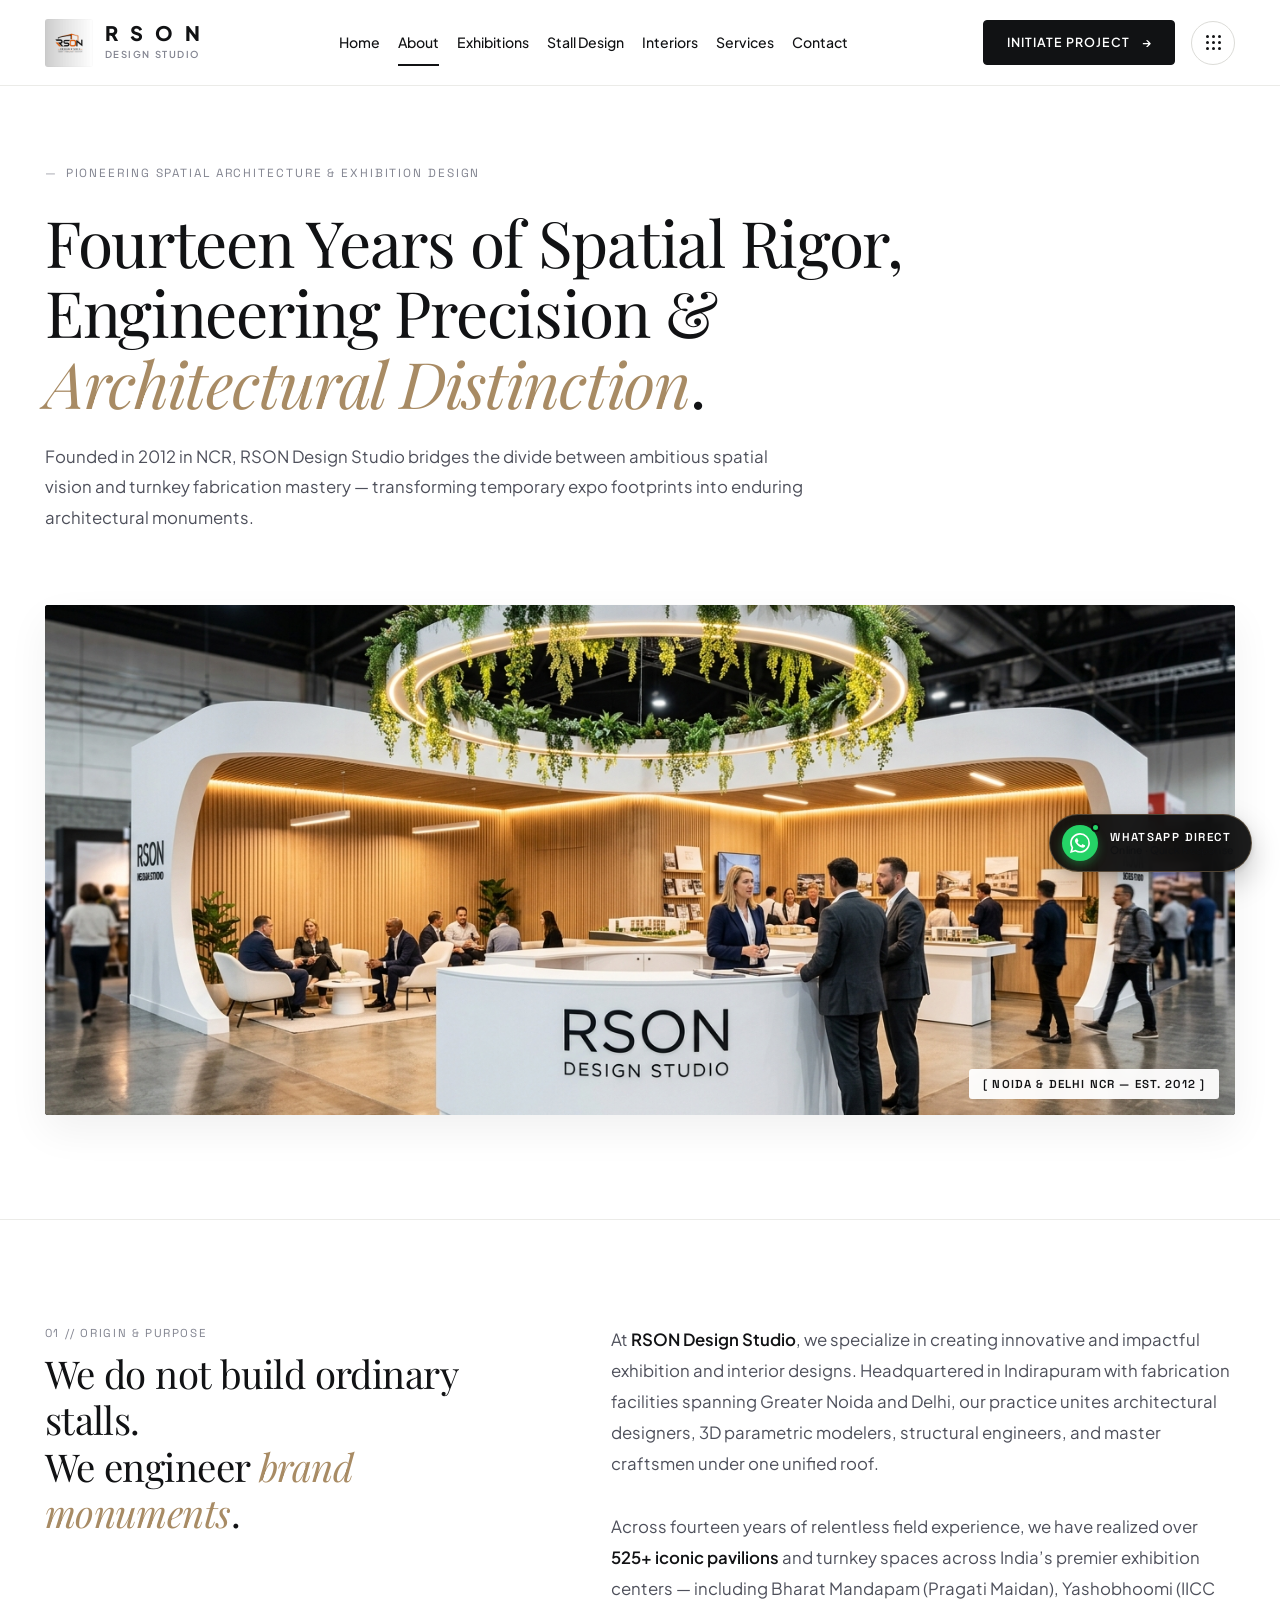
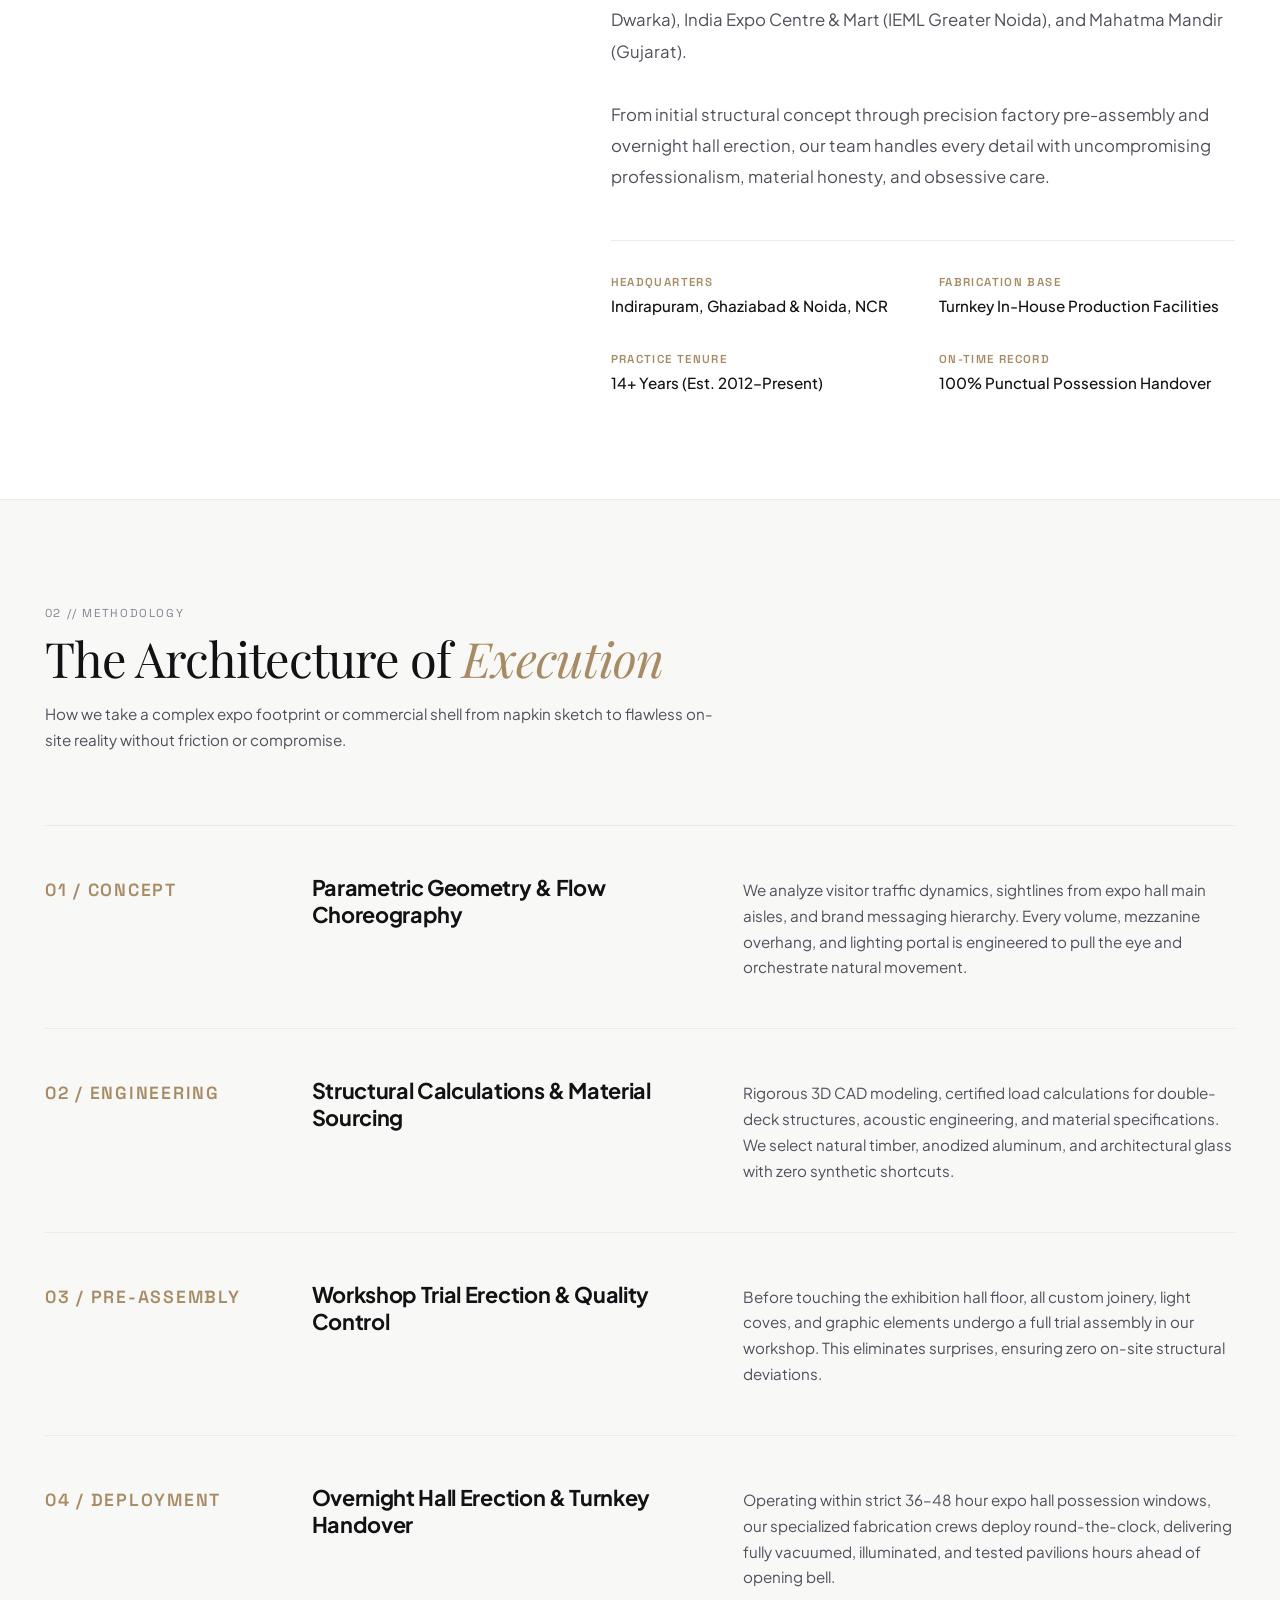
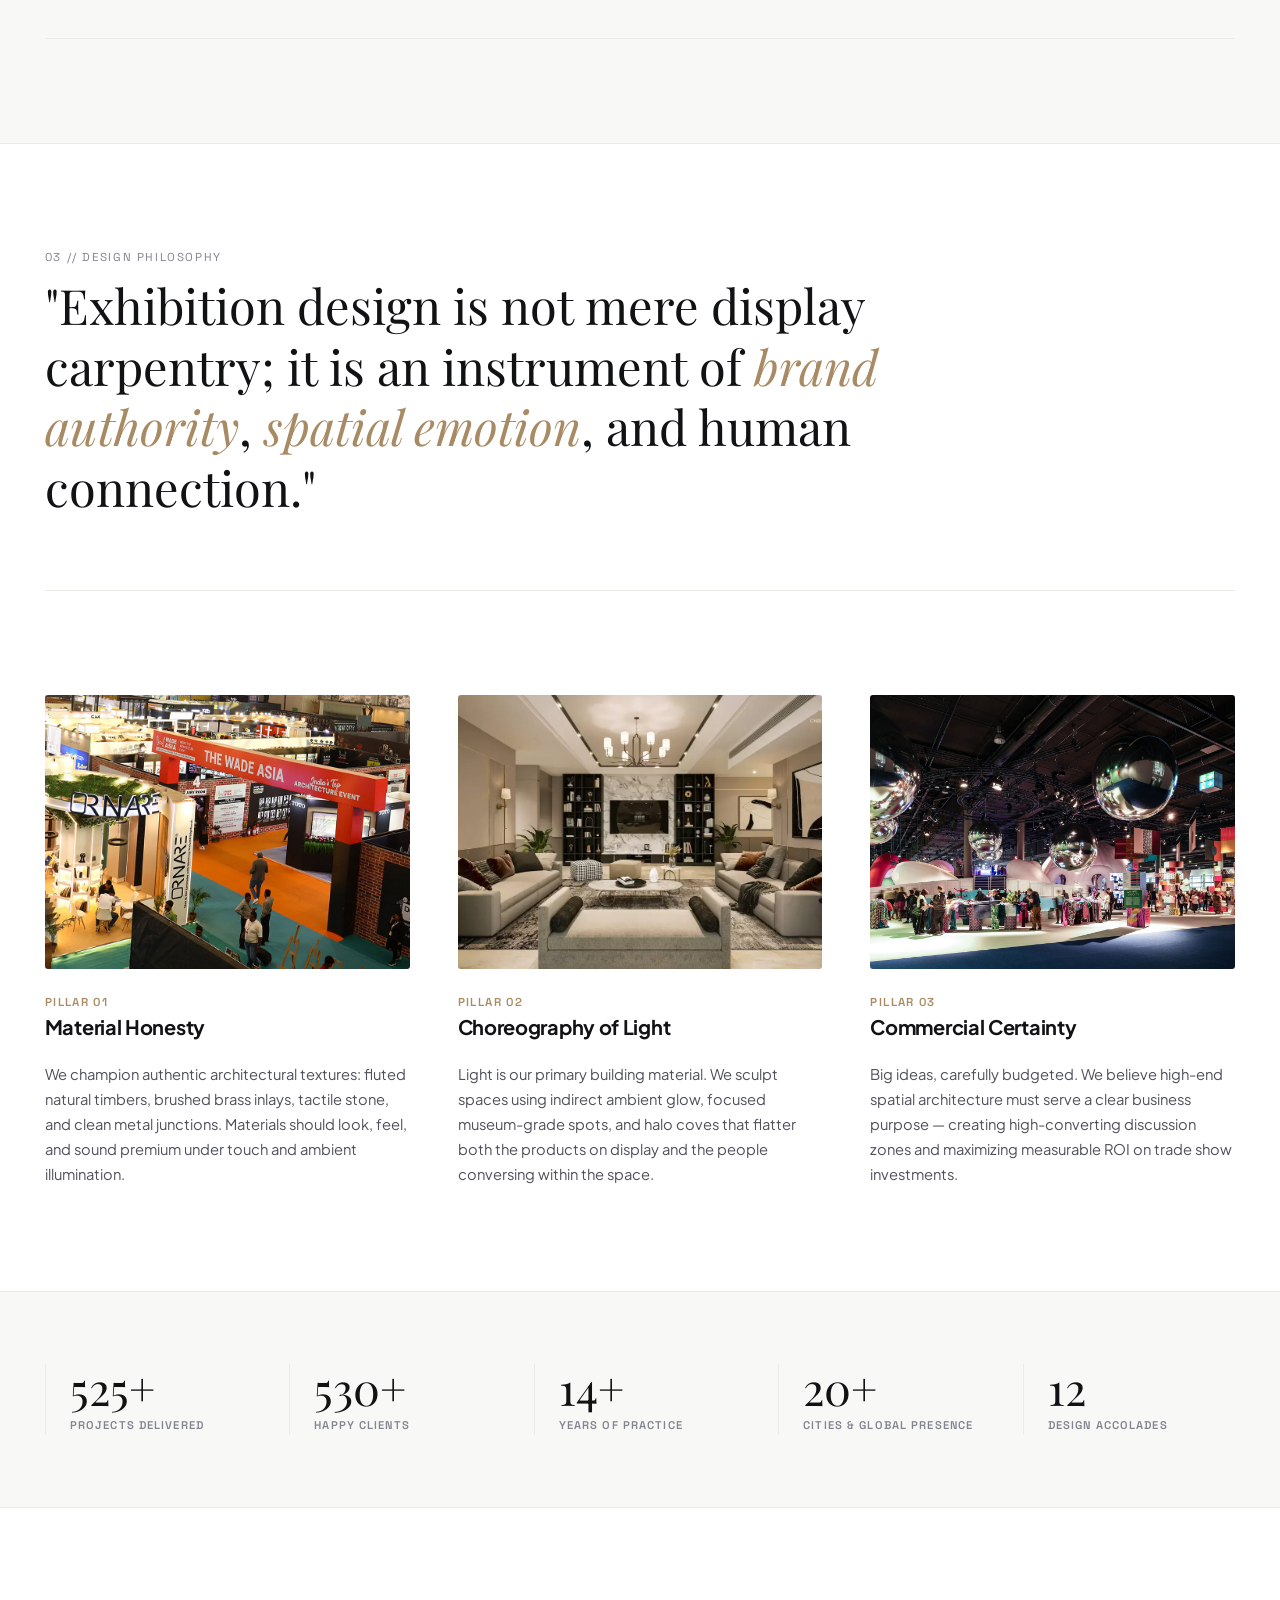
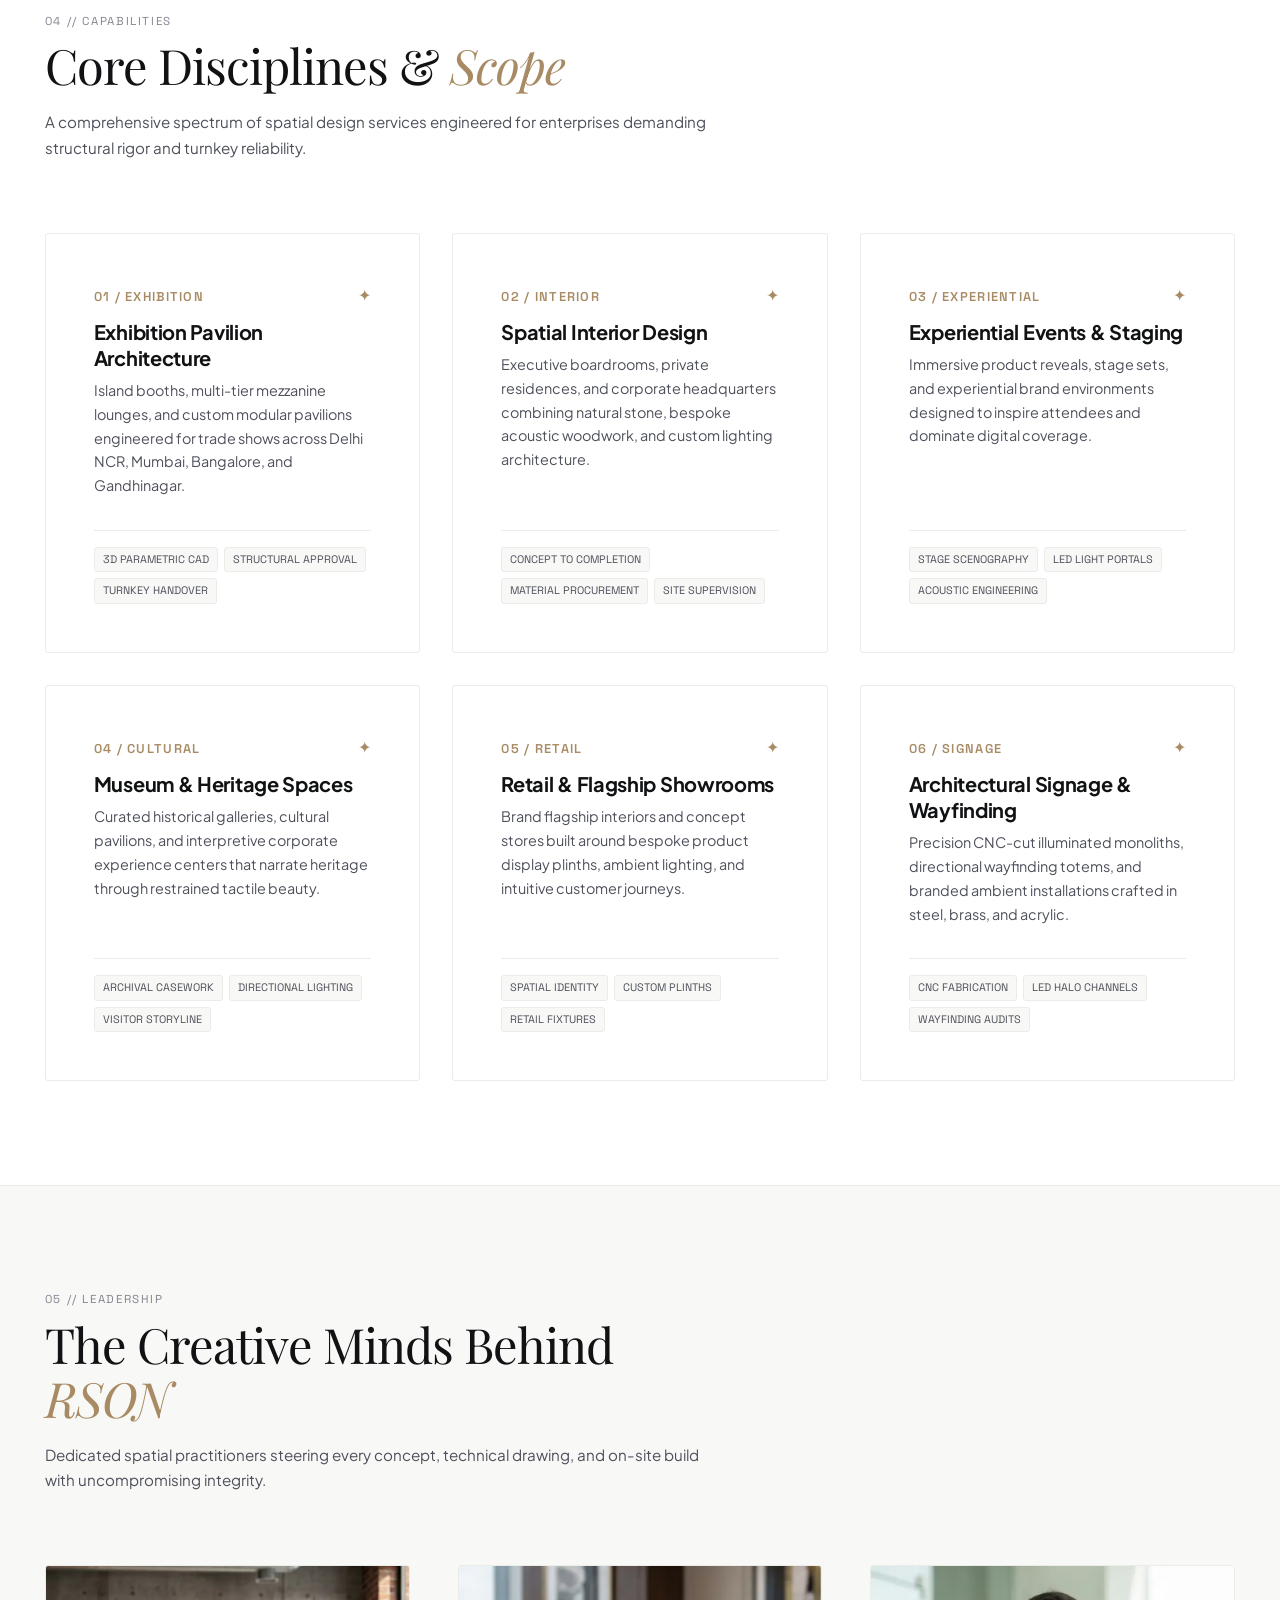
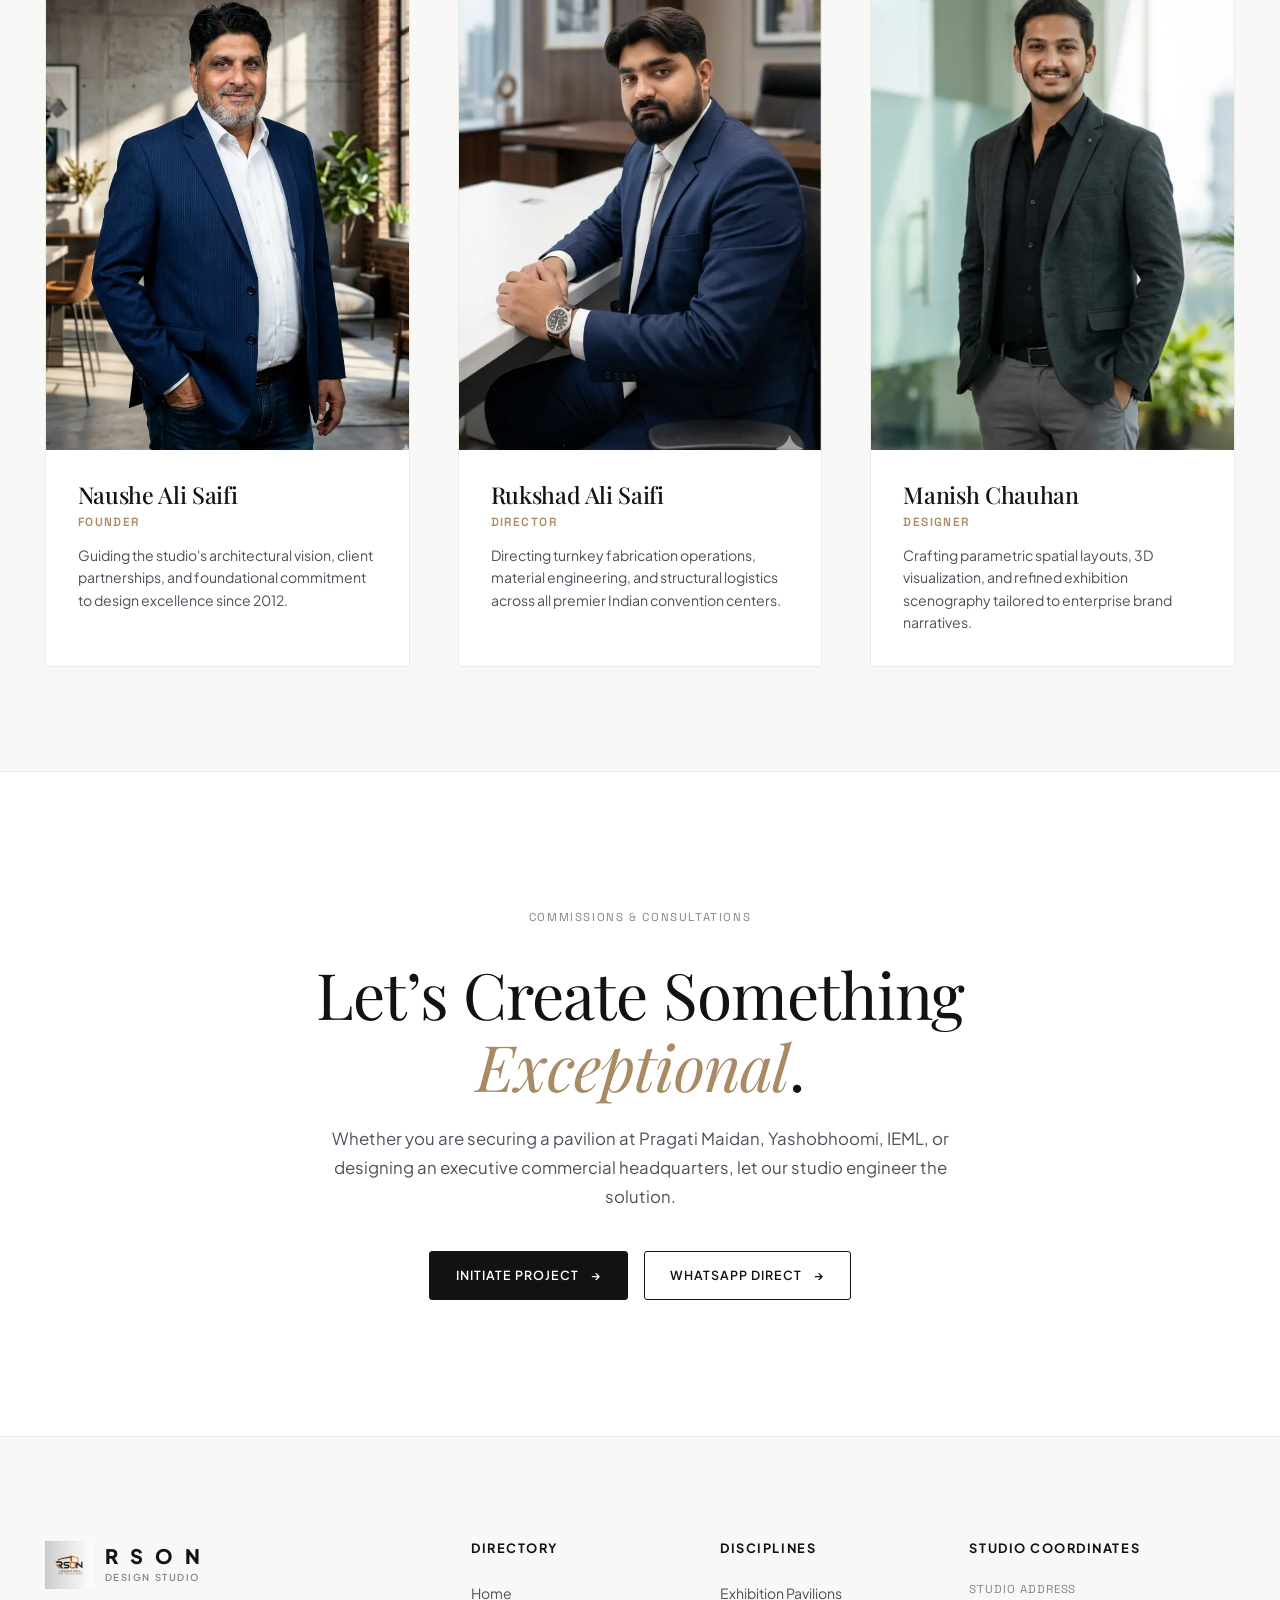
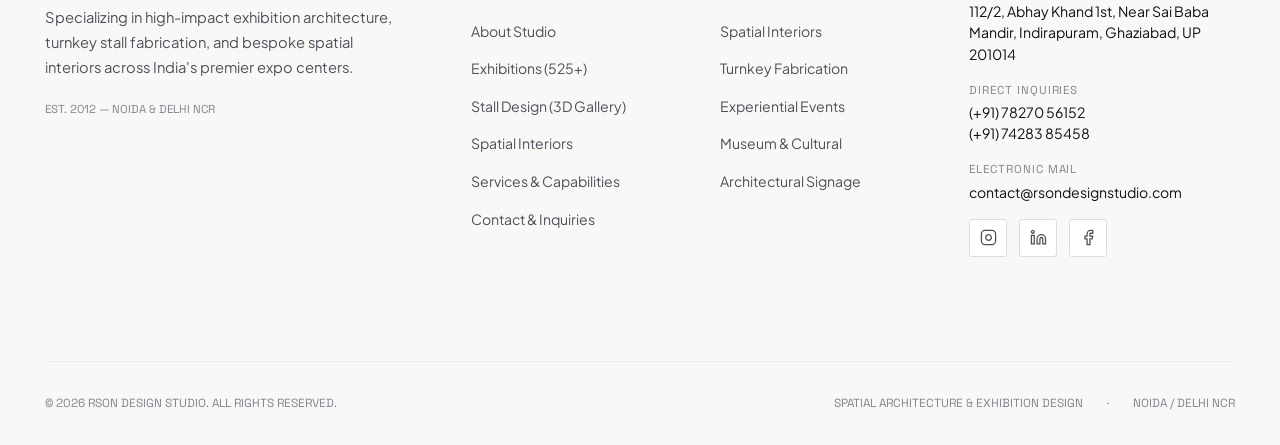
==== commit 06cd745d: "Add bespoke floating WhatsApp direct consultation button matching studio aesthetic" ====
--- a/about.html
+++ b/about.html
@@ -663,6 +663,25 @@
     </div>
   </footer>
 
+  <!-- Floating Architectural WhatsApp Button (Direct Consultation) -->
+  <a href="https://wa.me/917827056152?text=Hello%20RSON%20Studio%2C%20I%20would%20like%20to%20discuss%20a%20project%20inquiry." 
+     target="_blank" 
+     rel="noopener noreferrer" 
+     class="floating-whatsapp-btn" 
+     aria-label="Direct WhatsApp Consultation with RSON Design Studio"
+     id="floatingWhatsApp">
+    <div class="floating-wa-icon-wrap">
+      <svg class="floating-wa-svg" width="20" height="20" viewBox="0 0 24 24" aria-hidden="true">
+        <path d="M17.472 14.382c-.297-.149-1.758-.867-2.03-.967-.273-.099-.471-.148-.67.15-.197.297-.767.966-.94 1.164-.173.199-.347.223-.644.075-.297-.15-1.255-.463-2.39-1.475-.883-.788-1.48-1.761-1.653-2.059-.173-.297-.018-.458.13-.606.134-.133.298-.347.446-.52.149-.174.198-.298.298-.497.099-.198.05-.371-.025-.52-.075-.149-.669-1.612-.916-2.207-.242-.579-.487-.5-.669-.51-.173-.008-.371-.01-.57-.01-.198 0-.52.074-.792.372-.272.297-1.04 1.016-1.04 2.479 0 1.462 1.065 2.875 1.213 3.074.149.198 2.096 3.2 5.077 4.487.709.306 1.262.489 1.694.625.712.227 1.36.195 1.871.118.571-.085 1.758-.719 2.006-1.413.248-.694.248-1.289.173-1.413-.074-.124-.272-.198-.57-.347m-5.421 7.403h-.004a9.87 9.87 0 01-5.031-1.378l-.361-.214-3.741.982.998-3.648-.235-.374a9.86 9.86 0 01-1.51-5.26c.001-5.45 4.436-9.884 9.888-9.884 2.64 0 5.122 1.03 6.988 2.898a9.825 9.825 0 012.893 6.994c-.003 5.45-4.437 9.884-9.885 9.884m8.413-18.297A11.815 11.815 0 0012.05 0C5.495 0 .16 5.335.157 11.892c0 2.096.547 4.142 1.588 5.945L0 24l6.335-1.662c1.746.953 3.71 1.456 5.711 1.458h.005c6.554 0 11.89-5.335 11.893-11.893a11.821 11.821 0 00-3.48-8.413Z"/>
+      </svg>
+      <span class="floating-wa-dot" aria-hidden="true"></span>
+    </div>
+    <div class="floating-wa-text">
+      <span class="floating-wa-label">WHATSAPP DIRECT</span>
+      <span class="floating-wa-status">Online · Quick Response</span>
+    </div>
+  </a>
+
   <!-- Scripts -->
   <script src="js/main.js"></script>
 </body>
--- a/css/layout.css
+++ b/css/layout.css
@@ -482,3 +482,148 @@
     gap: var(--space-sm);
   }
 }
+
+/* ==========================================================================
+   04. ARCHITECTURAL FLOATING WHATSAPP BUTTON (BESPOKE STUDIO AESTHETIC)
+   ========================================================================== */
+.floating-whatsapp-btn {
+  position: fixed;
+  bottom: 28px;
+  right: 28px;
+  z-index: 995;
+  display: inline-flex;
+  align-items: center;
+  gap: 12px;
+  padding: 10px 18px 10px 12px;
+  background-color: rgba(14, 14, 14, 0.94);
+  backdrop-filter: blur(12px);
+  -webkit-backdrop-filter: blur(12px);
+  border: 1px solid rgba(168, 139, 100, 0.42);
+  border-radius: 999px;
+  text-decoration: none;
+  box-shadow: 0 12px 30px rgba(0, 0, 0, 0.22), 0 2px 6px rgba(0, 0, 0, 0.12);
+  transition: transform 0.3s cubic-bezier(0.25, 1, 0.5, 1),
+              border-color 0.3s ease,
+              box-shadow 0.3s ease,
+              background-color 0.3s ease;
+  cursor: pointer;
+  -webkit-tap-highlight-color: transparent;
+}
+
+.floating-whatsapp-btn:hover,
+.floating-whatsapp-btn:focus-visible {
+  transform: translateY(-3px) scale(1.02);
+  background-color: #000000;
+  border-color: var(--accent);
+  box-shadow: 0 18px 36px rgba(0, 0, 0, 0.32), 0 0 20px rgba(168, 139, 100, 0.25);
+  outline: none;
+}
+
+.floating-wa-icon-wrap {
+  position: relative;
+  width: 36px;
+  height: 36px;
+  border-radius: 50%;
+  background-color: #25D366;
+  color: #FFFFFF;
+  display: flex;
+  align-items: center;
+  justify-content: center;
+  flex-shrink: 0;
+  box-shadow: 0 4px 10px rgba(37, 211, 102, 0.35);
+  transition: transform 0.3s ease;
+}
+
+.floating-whatsapp-btn:hover .floating-wa-icon-wrap {
+  transform: scale(1.06);
+}
+
+.floating-wa-svg {
+  width: 20px;
+  height: 20px;
+  fill: currentColor;
+}
+
+.floating-wa-dot {
+  position: absolute;
+  top: -2px;
+  right: -2px;
+  width: 9px;
+  height: 9px;
+  background-color: #25D366;
+  border: 2px solid #0E0E0E;
+  border-radius: 50%;
+  box-shadow: 0 0 0 0 rgba(37, 211, 102, 0.7);
+  animation: waPulseDot 2s infinite;
+}
+
+@keyframes waPulseDot {
+  0% {
+    box-shadow: 0 0 0 0 rgba(37, 211, 102, 0.7);
+  }
+  70% {
+    box-shadow: 0 0 0 6px rgba(37, 211, 102, 0);
+  }
+  100% {
+    box-shadow: 0 0 0 0 rgba(37, 211, 102, 0);
+  }
+}
+
+.floating-wa-text {
+  display: flex;
+  flex-direction: column;
+  text-align: left;
+}
+
+.floating-wa-label {
+  font-family: var(--font-mono);
+  font-size: 0.72rem;
+  font-weight: 600;
+  letter-spacing: 0.12em;
+  color: #FFFFFF;
+  line-height: 1.25;
+  text-transform: uppercase;
+}
+
+.floating-wa-status {
+  font-family: var(--font-sans);
+  font-size: 0.65rem;
+  color: var(--accent);
+  font-weight: 500;
+  line-height: 1.2;
+  letter-spacing: 0.02em;
+}
+
+@media (max-width: 600px) {
+  .floating-whatsapp-btn {
+    bottom: 20px;
+    right: 20px;
+    padding: 8px 14px 8px 10px;
+    gap: 10px;
+  }
+  .floating-wa-icon-wrap {
+    width: 32px;
+    height: 32px;
+  }
+  .floating-wa-svg {
+    width: 18px;
+    height: 18px;
+  }
+  .floating-wa-status {
+    display: none;
+  }
+  .floating-wa-label {
+    font-size: 0.68rem;
+  }
+}
+
+@media (max-width: 380px) {
+  .floating-whatsapp-btn {
+    padding: 8px;
+    border-radius: 50%;
+  }
+  .floating-wa-text {
+    display: none;
+  }
+}
+
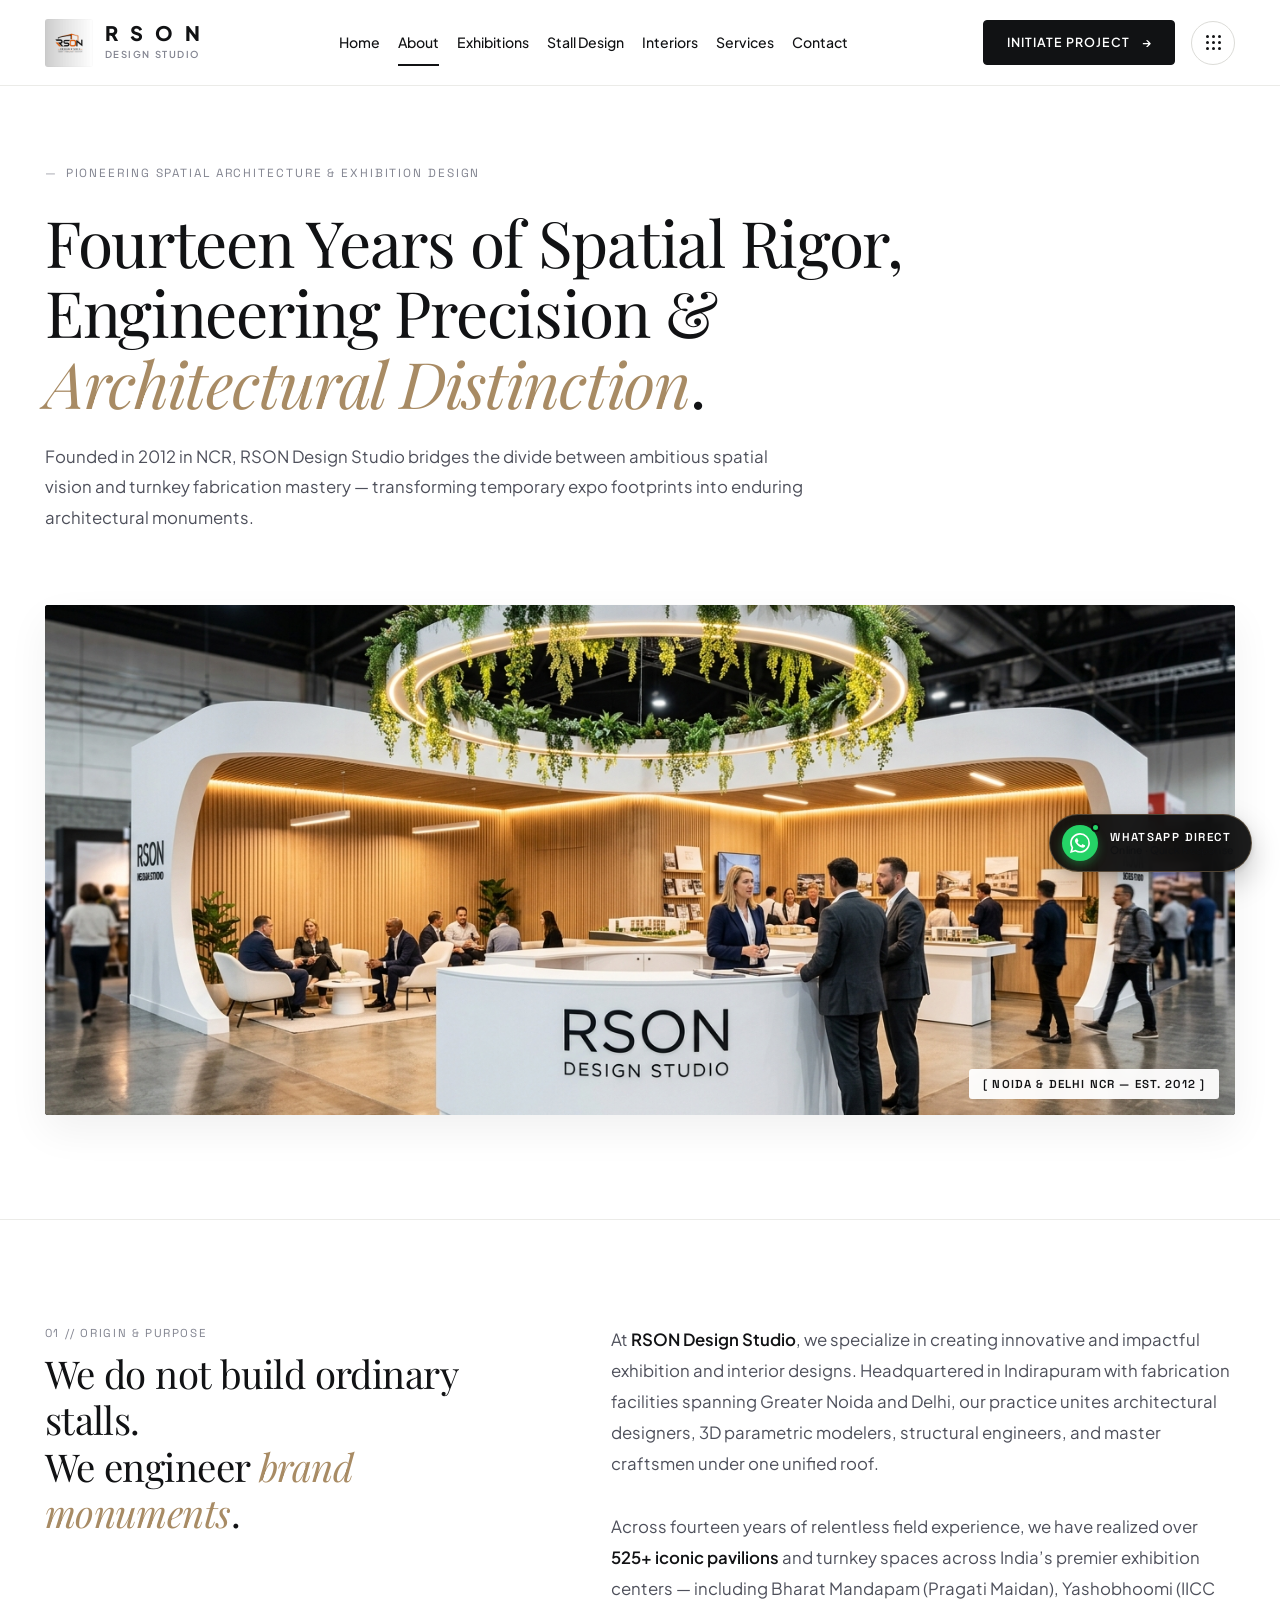
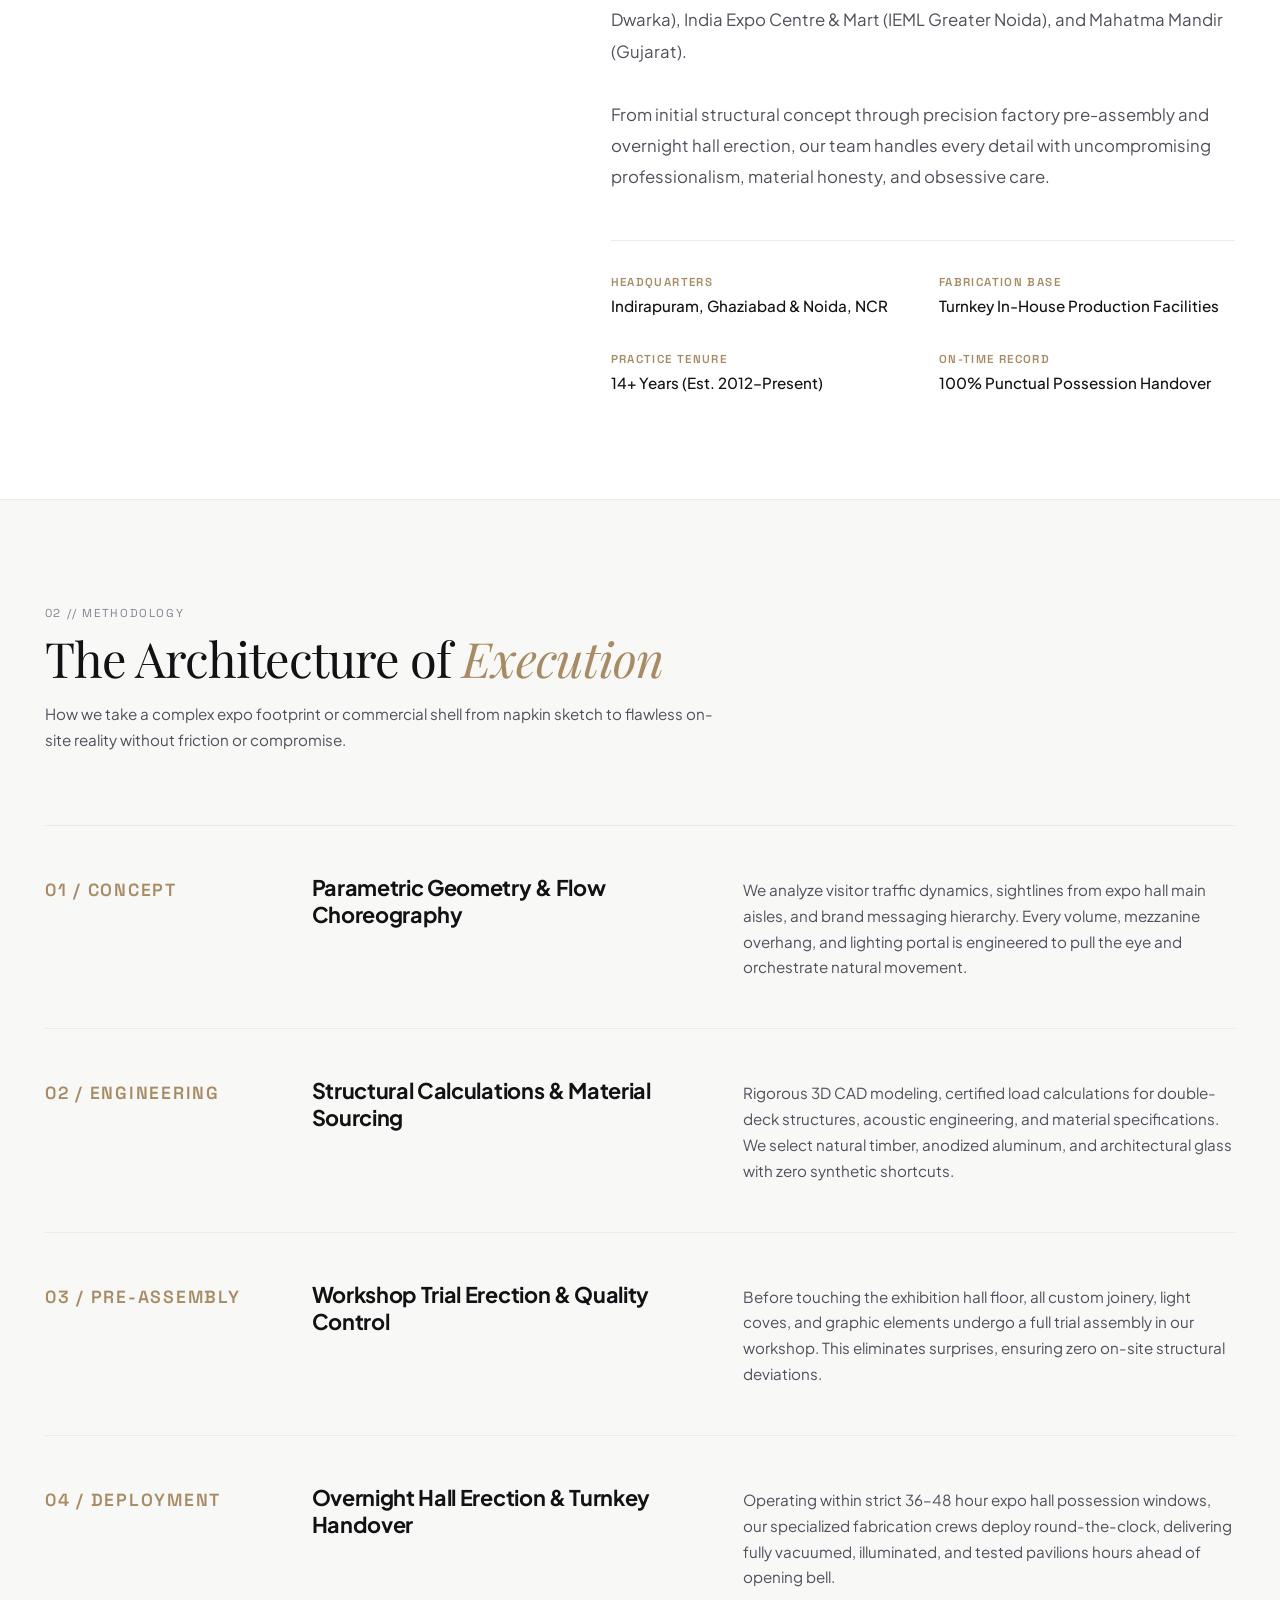
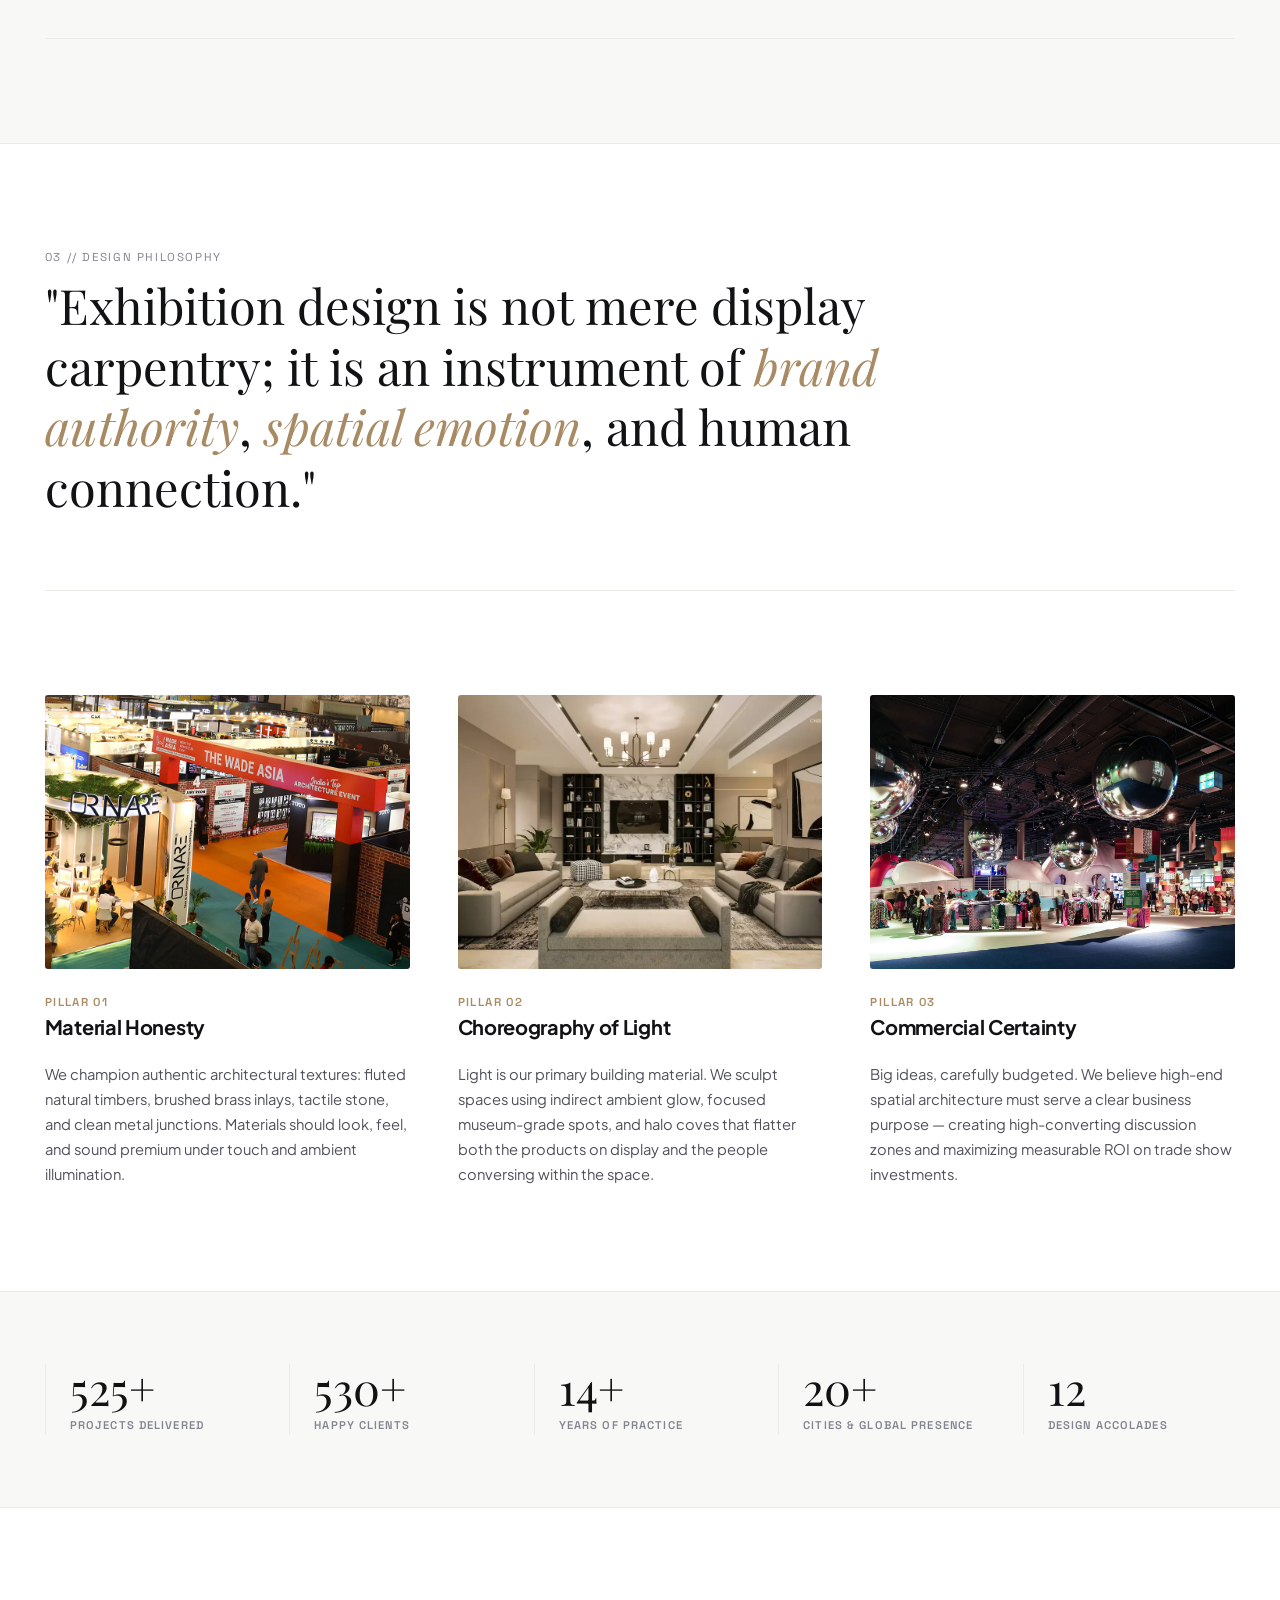
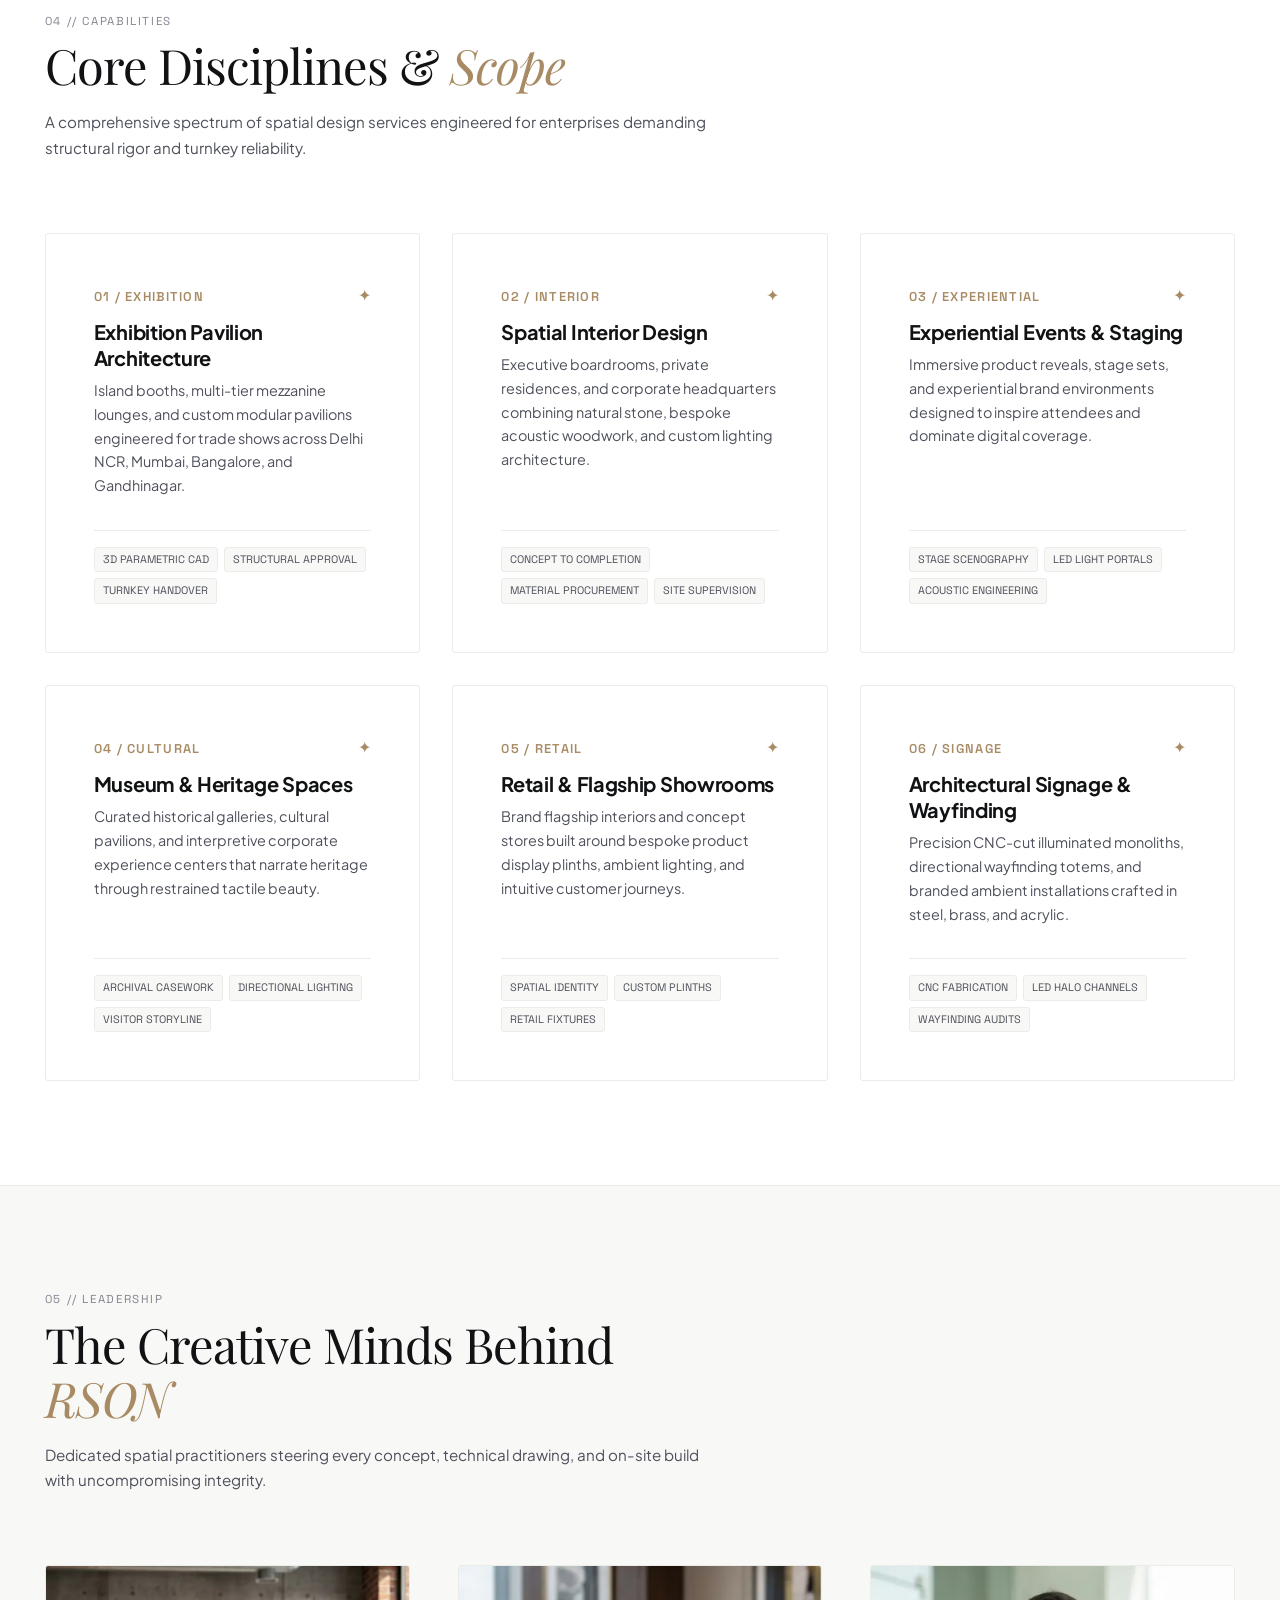
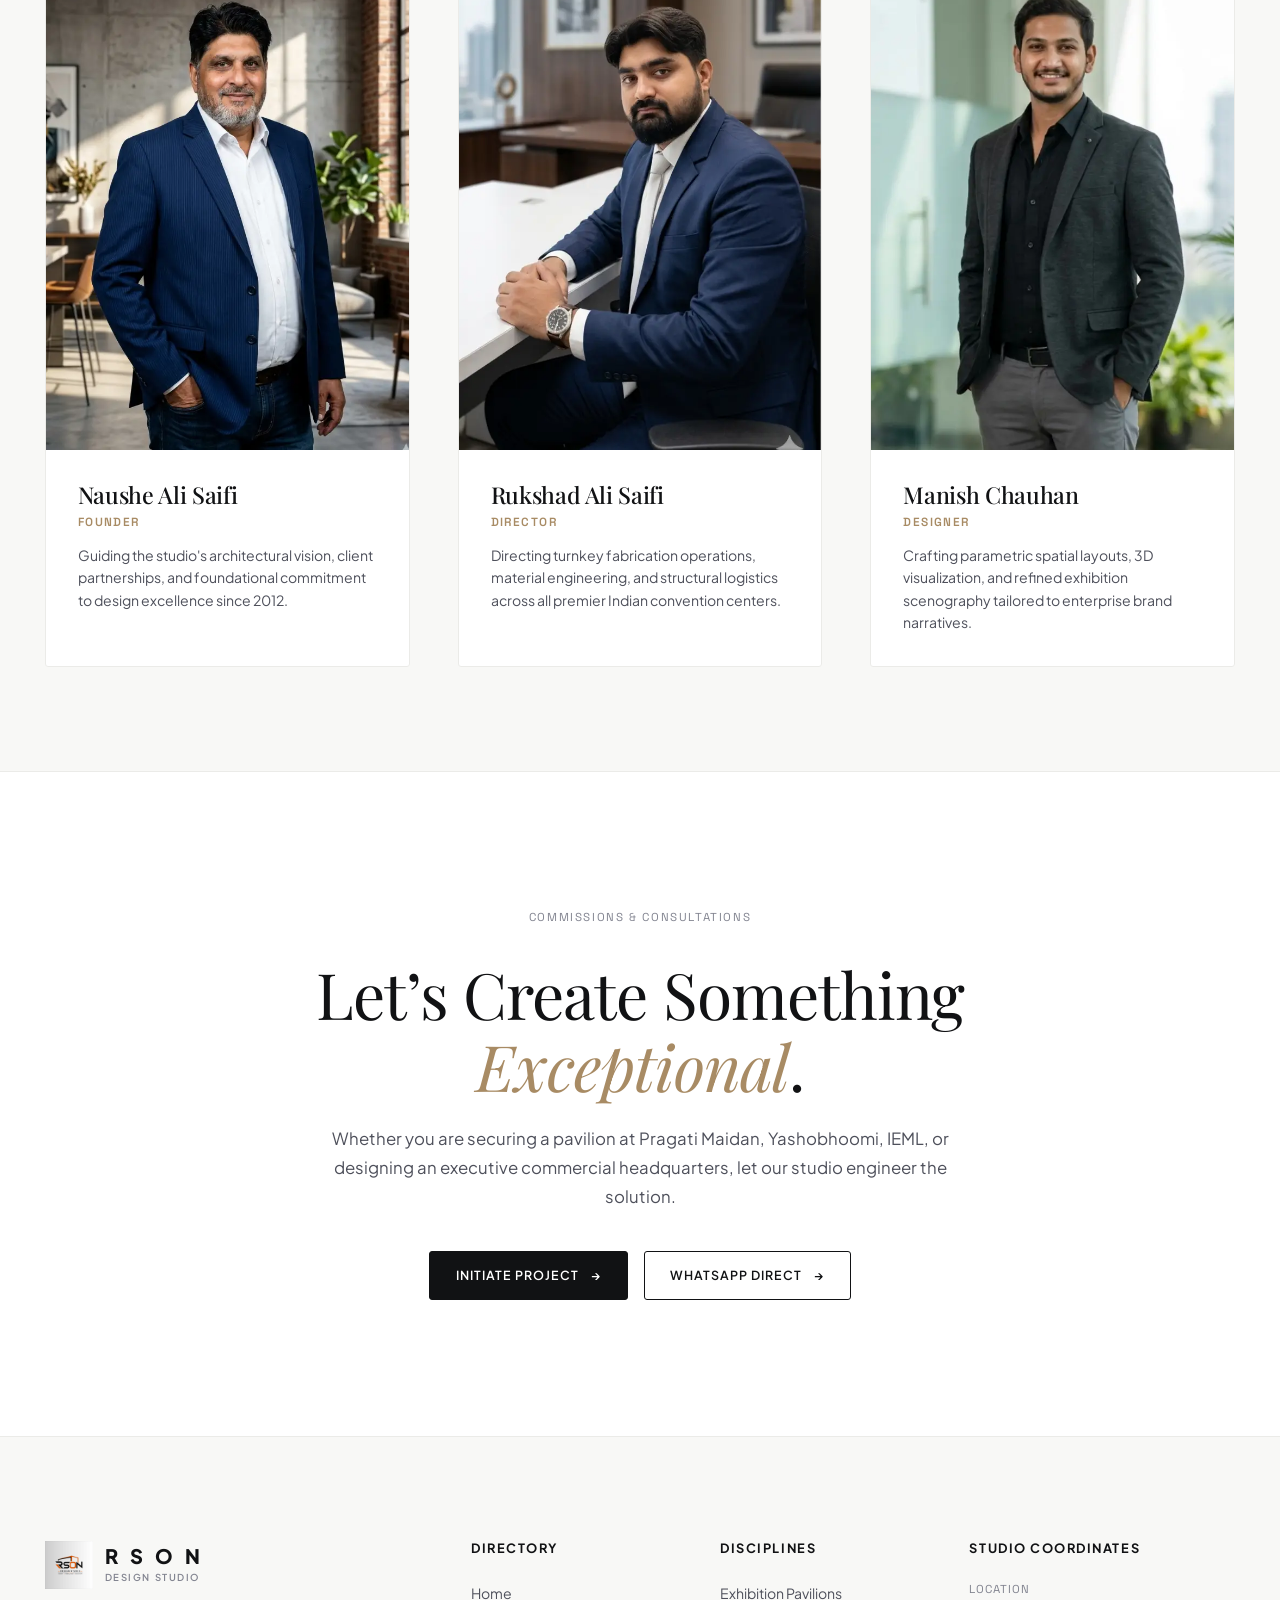
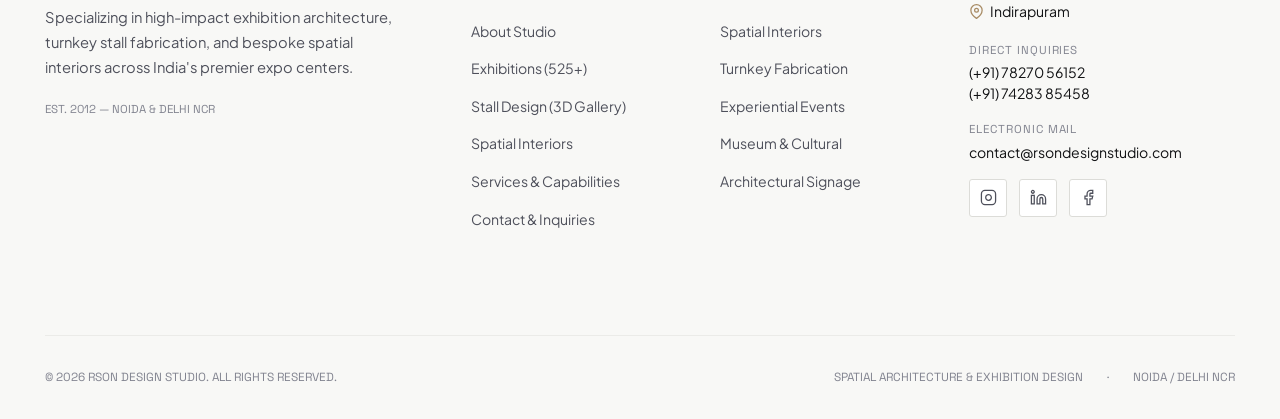
==== commit 578c2c16: "Update Hyderabad map query to Madannaguda and add Indirapuram location link across all site footers" ====
--- a/about.html
+++ b/about.html
@@ -35,7 +35,7 @@
   <header class="site-header">
     <div class="container header-container">
       <!-- Studio Brand Identity Lockup with Original Website Logo -->
-      <a href="index.html" class="brand-lockup" aria-label="RSON Design Studio Homepage">
+      <a href="/" class="brand-lockup" aria-label="RSON Design Studio Homepage">
         <img src="assets/images/logo-cropped.jpeg" alt="RSON Design Studio Logo" class="header-logo-img" width="48" height="48">
         <div class="brand-text">
           <span class="brand-name">R S O N</span>
@@ -45,18 +45,18 @@
 
       <!-- Desktop Architectural Navigation (About is Active) -->
       <nav class="desktop-nav" aria-label="Main Navigation">
-        <a href="index.html" class="nav-link">Home</a>
-        <a href="about.html" class="nav-link active" aria-current="page">About</a>
-        <a href="exhibitions.html" class="nav-link">Exhibitions</a>
-        <a href="stall-design.html" class="nav-link">Stall Design</a>
-        <a href="interiors.html" class="nav-link">Interiors</a>
-        <a href="services.html" class="nav-link">Services</a>
-        <a href="contact.html" class="nav-link">Contact</a>
+        <a href="/" class="nav-link">Home</a>
+        <a href="about" class="nav-link active" aria-current="page">About</a>
+        <a href="exhibitions" class="nav-link">Exhibitions</a>
+        <a href="stall-design" class="nav-link">Stall Design</a>
+        <a href="interiors" class="nav-link">Interiors</a>
+        <a href="services" class="nav-link">Services</a>
+        <a href="contact" class="nav-link">Contact</a>
       </nav>
 
       <!-- Header Actions -->
       <div class="header-actions">
-        <a href="contact.html" class="btn btn-black btn-initiate">
+        <a href="contact" class="btn btn-black btn-initiate">
           <span>INITIATE PROJECT</span>
           <span aria-hidden="true">→</span>
         </a>
@@ -78,31 +78,31 @@
     <ul class="mobile-nav-list">
       <li class="mobile-nav-item">
         <span class="mobile-nav-num">01</span>
-        <a href="index.html" class="mobile-nav-link">Home</a>
+        <a href="/" class="mobile-nav-link">Home</a>
       </li>
       <li class="mobile-nav-item">
         <span class="mobile-nav-num">02</span>
-        <a href="about.html" class="mobile-nav-link active">About Studio</a>
+        <a href="about" class="mobile-nav-link active">About Studio</a>
       </li>
       <li class="mobile-nav-item">
         <span class="mobile-nav-num">03</span>
-        <a href="exhibitions.html" class="mobile-nav-link">Exhibitions</a>
+        <a href="exhibitions" class="mobile-nav-link">Exhibitions</a>
       </li>
       <li class="mobile-nav-item">
         <span class="mobile-nav-num">04</span>
-        <a href="stall-design.html" class="mobile-nav-link">Stall Design</a>
+        <a href="stall-design" class="mobile-nav-link">Stall Design</a>
       </li>
       <li class="mobile-nav-item">
         <span class="mobile-nav-num">05</span>
-        <a href="interiors.html" class="mobile-nav-link">Interiors</a>
+        <a href="interiors" class="mobile-nav-link">Interiors</a>
       </li>
       <li class="mobile-nav-item">
         <span class="mobile-nav-num">06</span>
-        <a href="services.html" class="mobile-nav-link">Services</a>
+        <a href="services" class="mobile-nav-link">Services</a>
       </li>
       <li class="mobile-nav-item">
         <span class="mobile-nav-num">07</span>
-        <a href="contact.html" class="mobile-nav-link">Contact</a>
+        <a href="contact" class="mobile-nav-link">Contact</a>
       </li>
     </ul>
 
@@ -550,7 +550,7 @@
         </p>
 
         <div style="display: flex; gap: var(--space-md); flex-wrap: wrap; justify-content: center; margin-top: var(--space-md);">
-          <a href="contact.html" class="btn btn-black">
+          <a href="contact" class="btn btn-black">
             <span>INITIATE PROJECT</span>
             <span aria-hidden="true">→</span>
           </a>
@@ -571,7 +571,7 @@
       <div class="footer-grid">
         <!-- Col 1: Studio Identity -->
         <div class="footer-col-studio">
-          <a href="index.html" class="brand-lockup">
+          <a href="/" class="brand-lockup">
             <img src="assets/images/logo-cropped.jpeg" alt="RSON Design Studio Logo" class="footer-logo-img" width="48" height="48">
             <div class="brand-text">
               <span class="brand-name">R S O N</span>
@@ -590,13 +590,13 @@
         <div>
           <h4 class="footer-title">Directory</h4>
           <ul class="footer-list">
-            <li><a href="index.html" class="footer-link">Home</a></li>
-            <li><a href="about.html" class="footer-link">About Studio</a></li>
-            <li><a href="exhibitions.html" class="footer-link">Exhibitions (525+)</a></li>
-            <li><a href="stall-design.html" class="footer-link">Stall Design (3D Gallery)</a></li>
-            <li><a href="interiors.html" class="footer-link">Spatial Interiors</a></li>
-            <li><a href="services.html" class="footer-link">Services &amp; Capabilities</a></li>
-            <li><a href="contact.html" class="footer-link">Contact &amp; Inquiries</a></li>
+            <li><a href="/" class="footer-link">Home</a></li>
+            <li><a href="about" class="footer-link">About Studio</a></li>
+            <li><a href="exhibitions" class="footer-link">Exhibitions (525+)</a></li>
+            <li><a href="stall-design" class="footer-link">Stall Design (3D Gallery)</a></li>
+            <li><a href="interiors" class="footer-link">Spatial Interiors</a></li>
+            <li><a href="services" class="footer-link">Services &amp; Capabilities</a></li>
+            <li><a href="contact" class="footer-link">Contact &amp; Inquiries</a></li>
           </ul>
         </div>
 
@@ -604,12 +604,12 @@
         <div>
           <h4 class="footer-title">Disciplines</h4>
           <ul class="footer-list">
-            <li><a href="services.html" class="footer-link">Exhibition Pavilions</a></li>
-            <li><a href="services.html" class="footer-link">Spatial Interiors</a></li>
-            <li><a href="services.html" class="footer-link">Turnkey Fabrication</a></li>
-            <li><a href="services.html" class="footer-link">Experiential Events</a></li>
-            <li><a href="services.html" class="footer-link">Museum &amp; Cultural</a></li>
-            <li><a href="services.html" class="footer-link">Architectural Signage</a></li>
+            <li><a href="services" class="footer-link">Exhibition Pavilions</a></li>
+            <li><a href="services" class="footer-link">Spatial Interiors</a></li>
+            <li><a href="services" class="footer-link">Turnkey Fabrication</a></li>
+            <li><a href="services" class="footer-link">Experiential Events</a></li>
+            <li><a href="services" class="footer-link">Museum &amp; Cultural</a></li>
+            <li><a href="services" class="footer-link">Architectural Signage</a></li>
           </ul>
         </div>
 
@@ -617,9 +617,15 @@
         <div>
           <h4 class="footer-title">Studio Coordinates</h4>
           <div class="footer-contact-item">
-            <span class="footer-contact-label">Studio Address</span>
+            <span class="footer-contact-label">Location</span>
             <p class="footer-contact-val">
-              112/2, Abhay Khand 1st, Near Sai Baba Mandir, Indirapuram, Ghaziabad, UP 201014
+              <a href="https://www.google.com/maps/search/?api=1&query=112%2F2+Abhay+Khand+1st+Near+Sai+Baba+Mandir+Indirapuram+Ghaziabad+UP+201014" target="_blank" rel="noopener noreferrer" style="display: inline-flex; align-items: center; gap: 6px; color: inherit; text-decoration: none;">
+                <svg width="15" height="15" viewBox="0 0 24 24" fill="none" stroke="currentColor" stroke-width="2" stroke-linecap="round" stroke-linejoin="round" aria-hidden="true" style="color: var(--accent-beige); flex-shrink: 0;">
+                  <path d="M21 10c0 7-9 13-9 13s-9-6-9-13a9 9 0 0 1 18 0z"></path>
+                  <circle cx="12" cy="10" r="3"></circle>
+                </svg>
+                <span>Indirapuram</span>
+              </a>
             </p>
           </div>
           <div class="footer-contact-item">
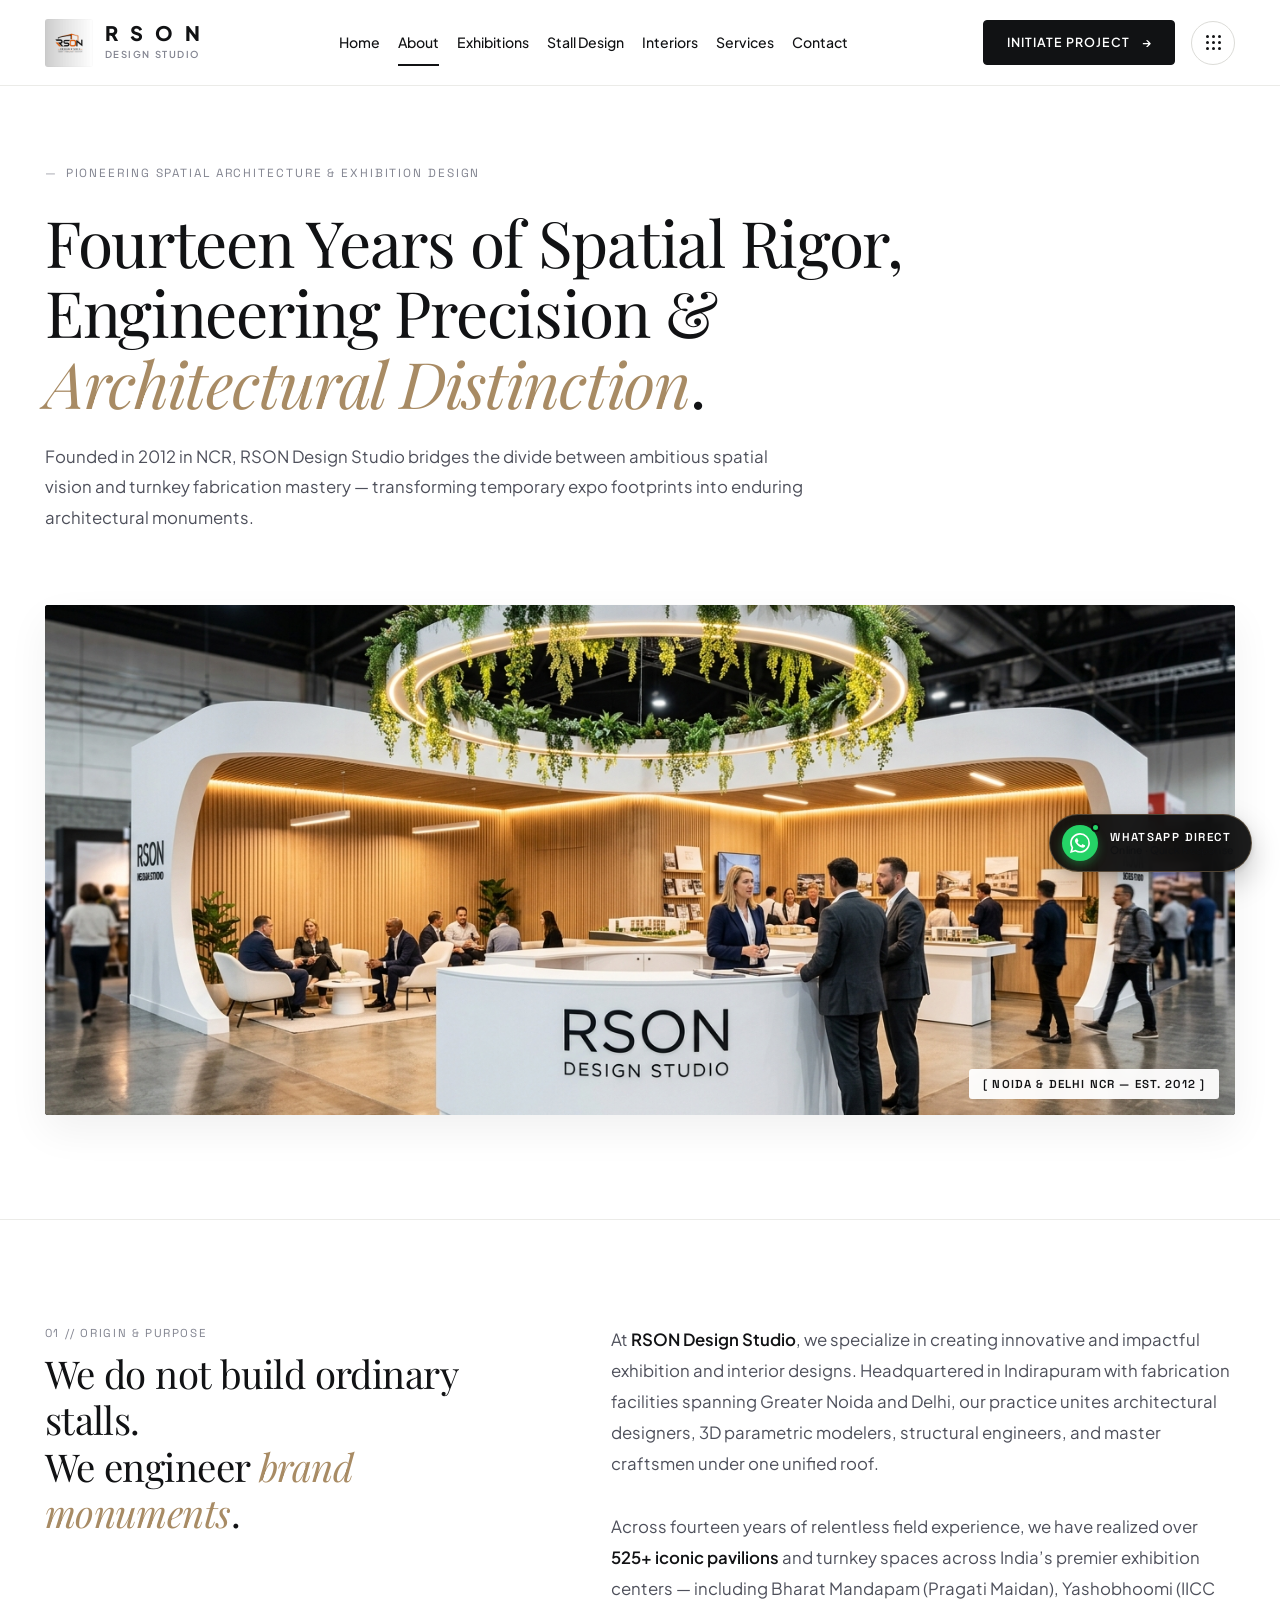
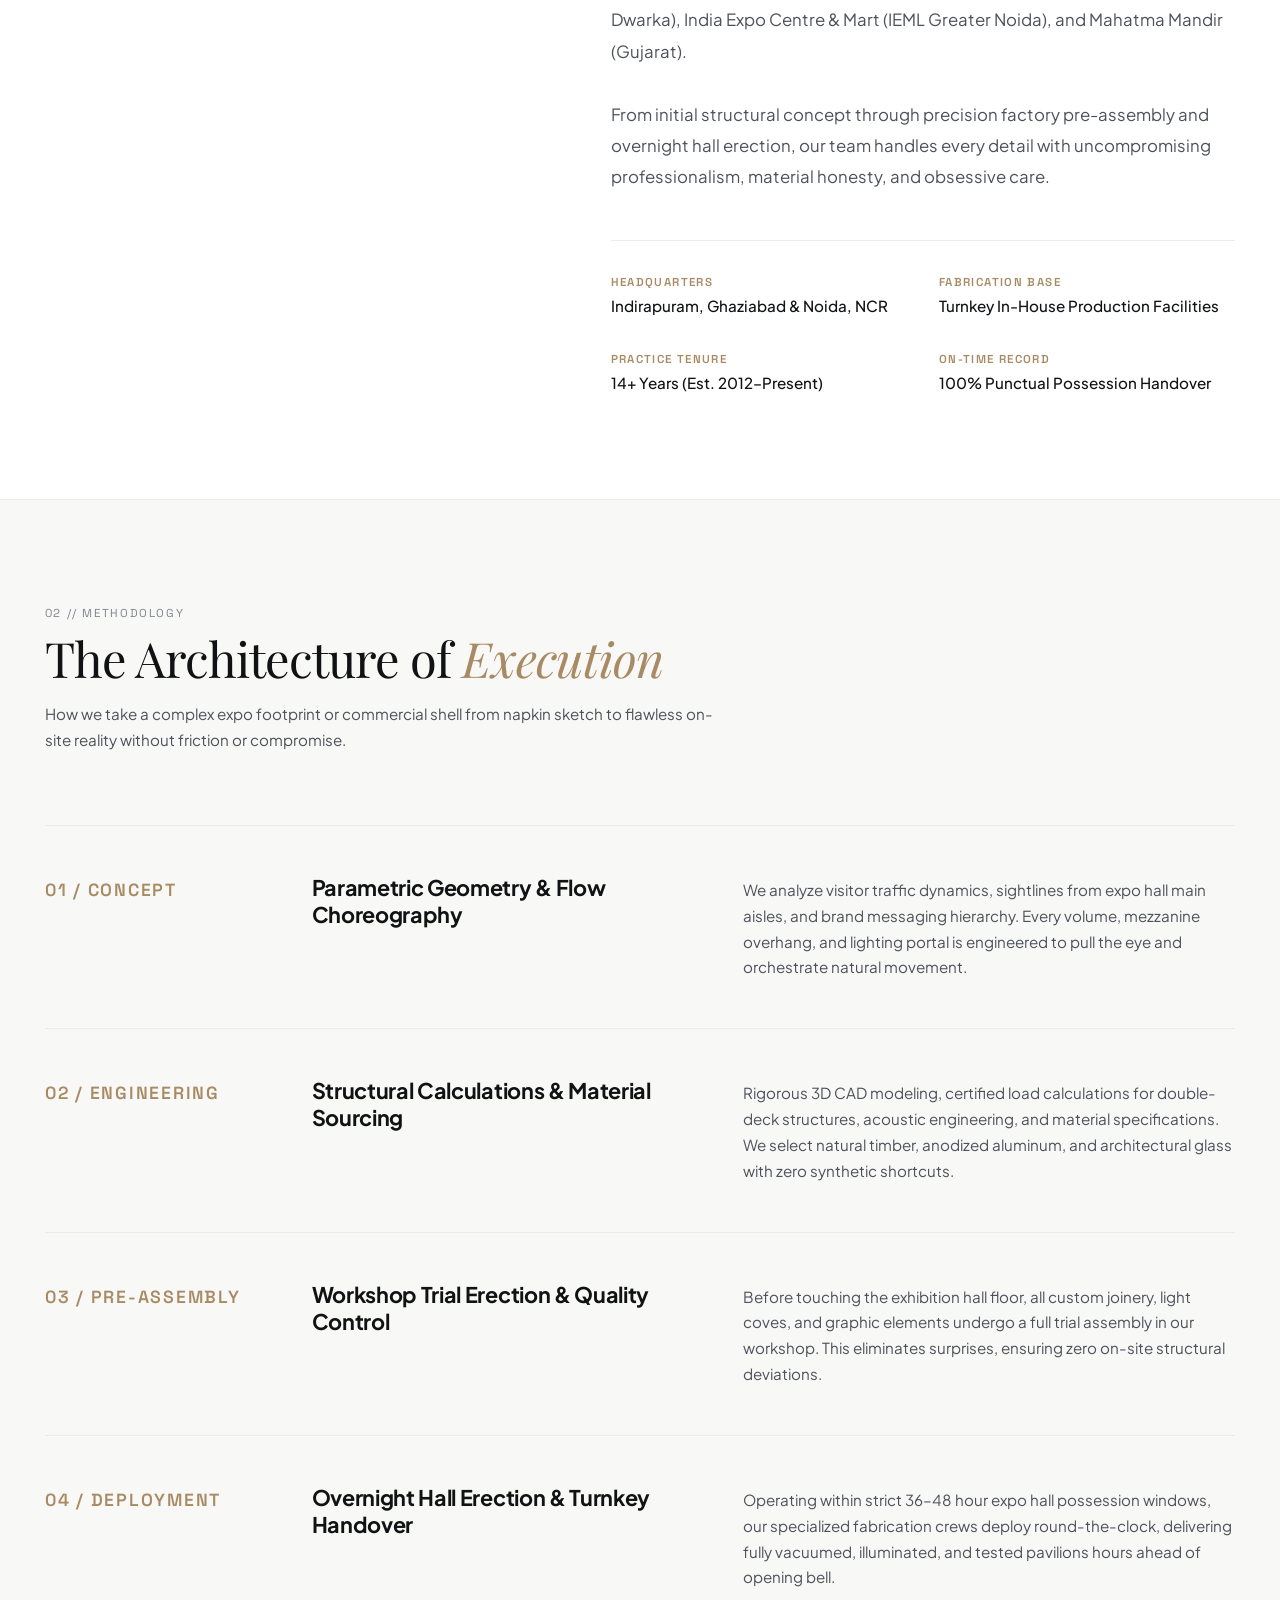
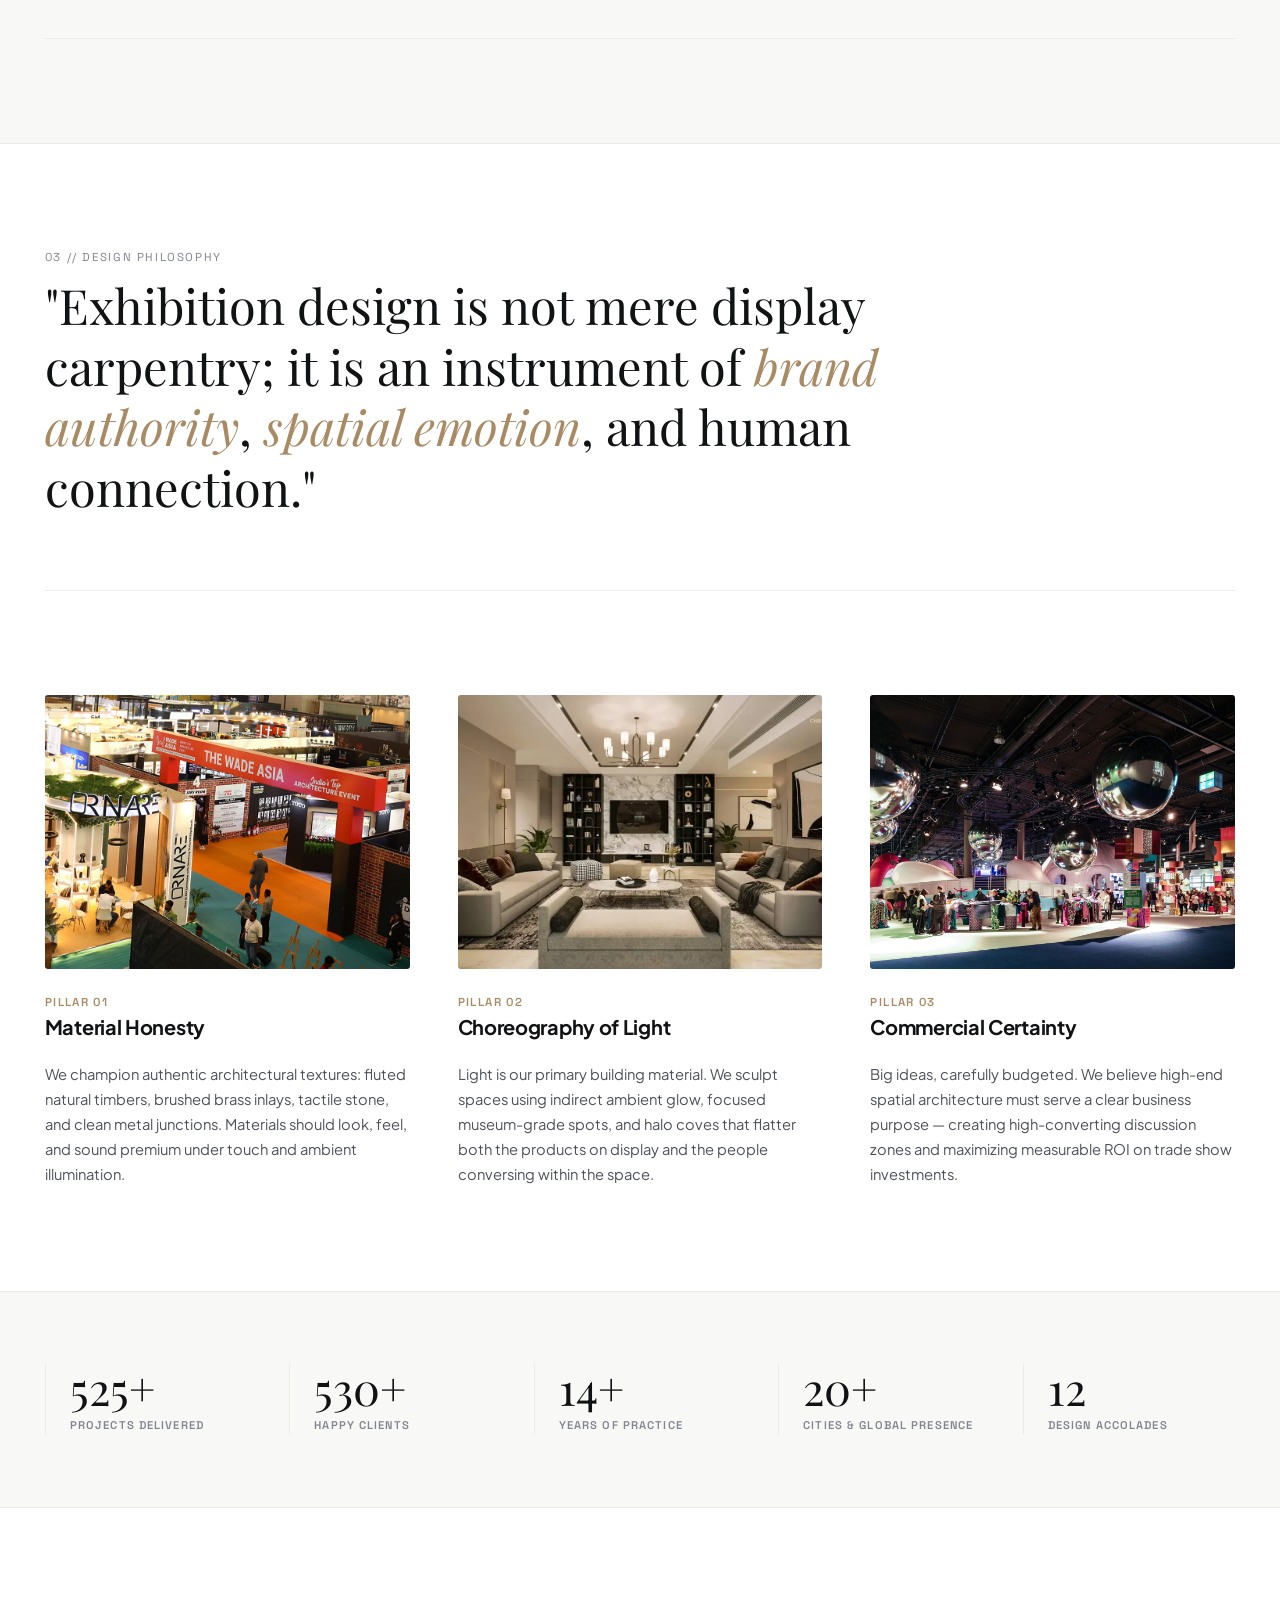
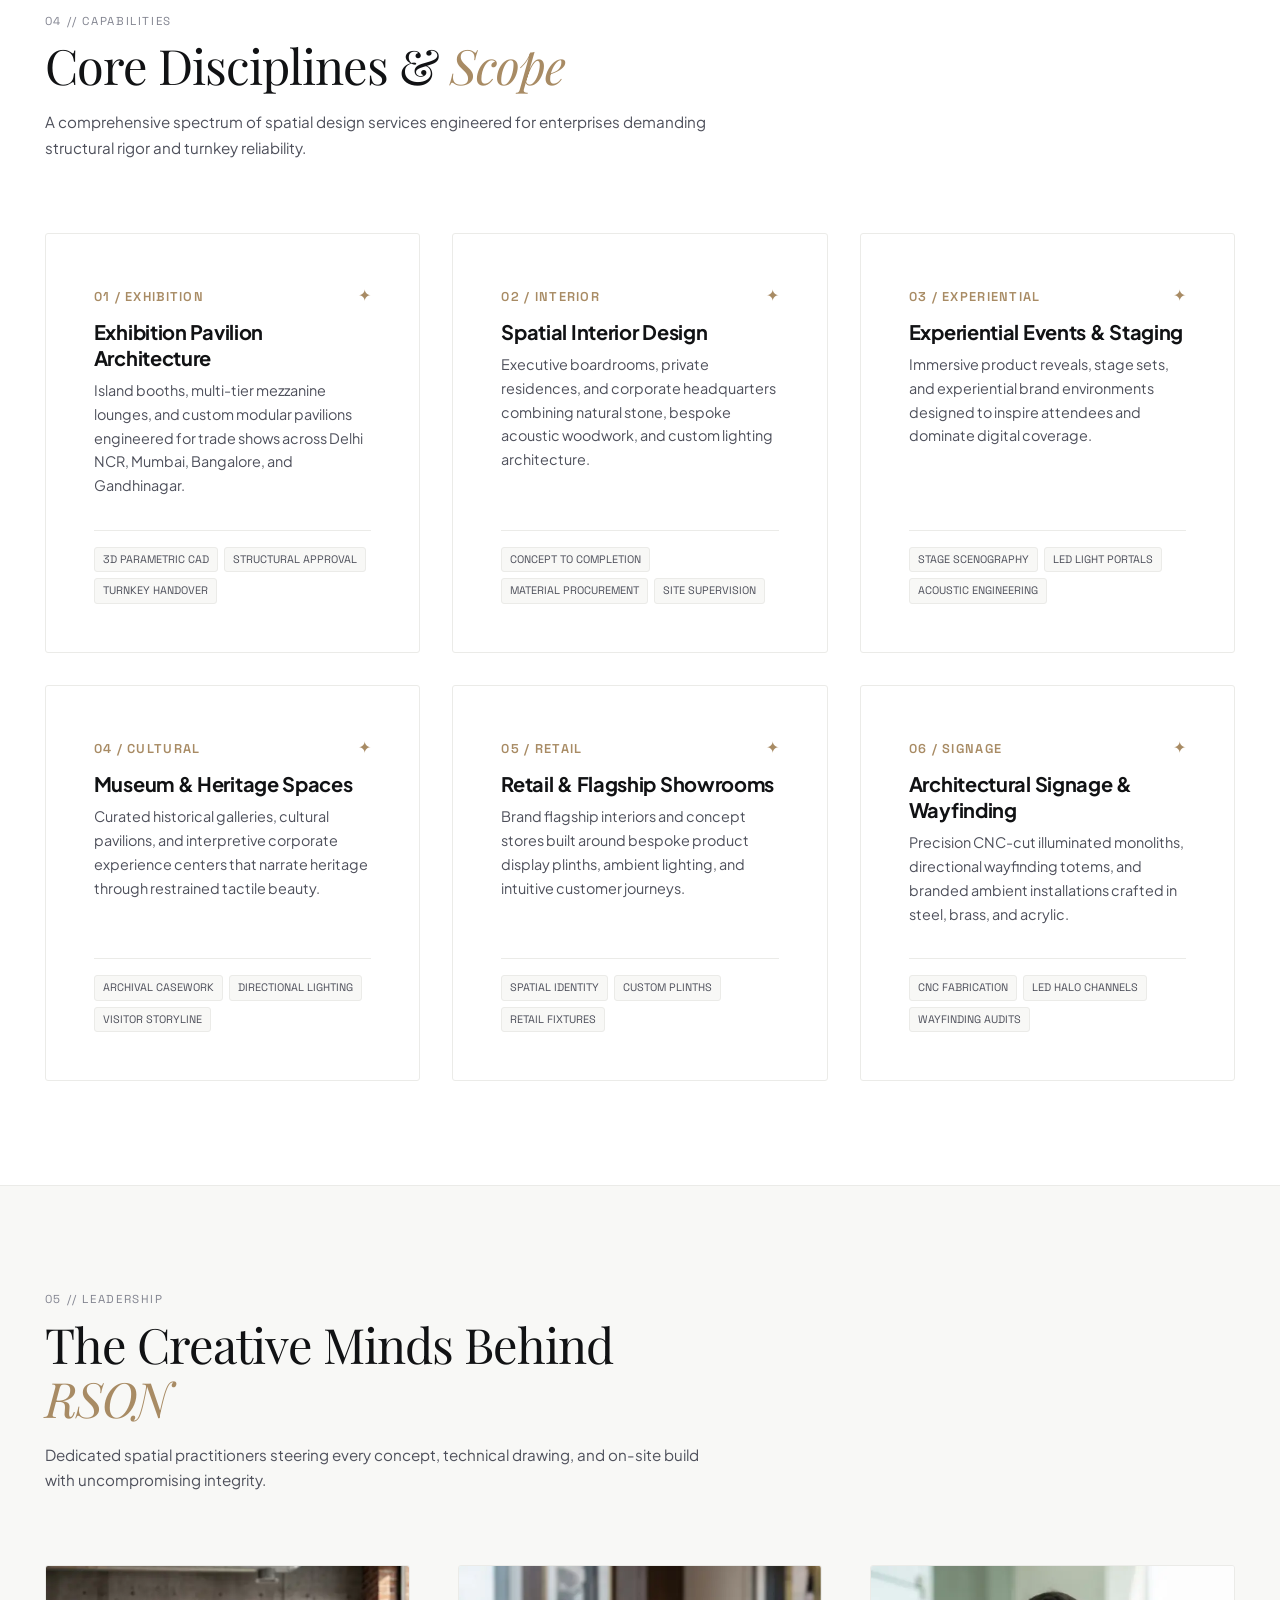
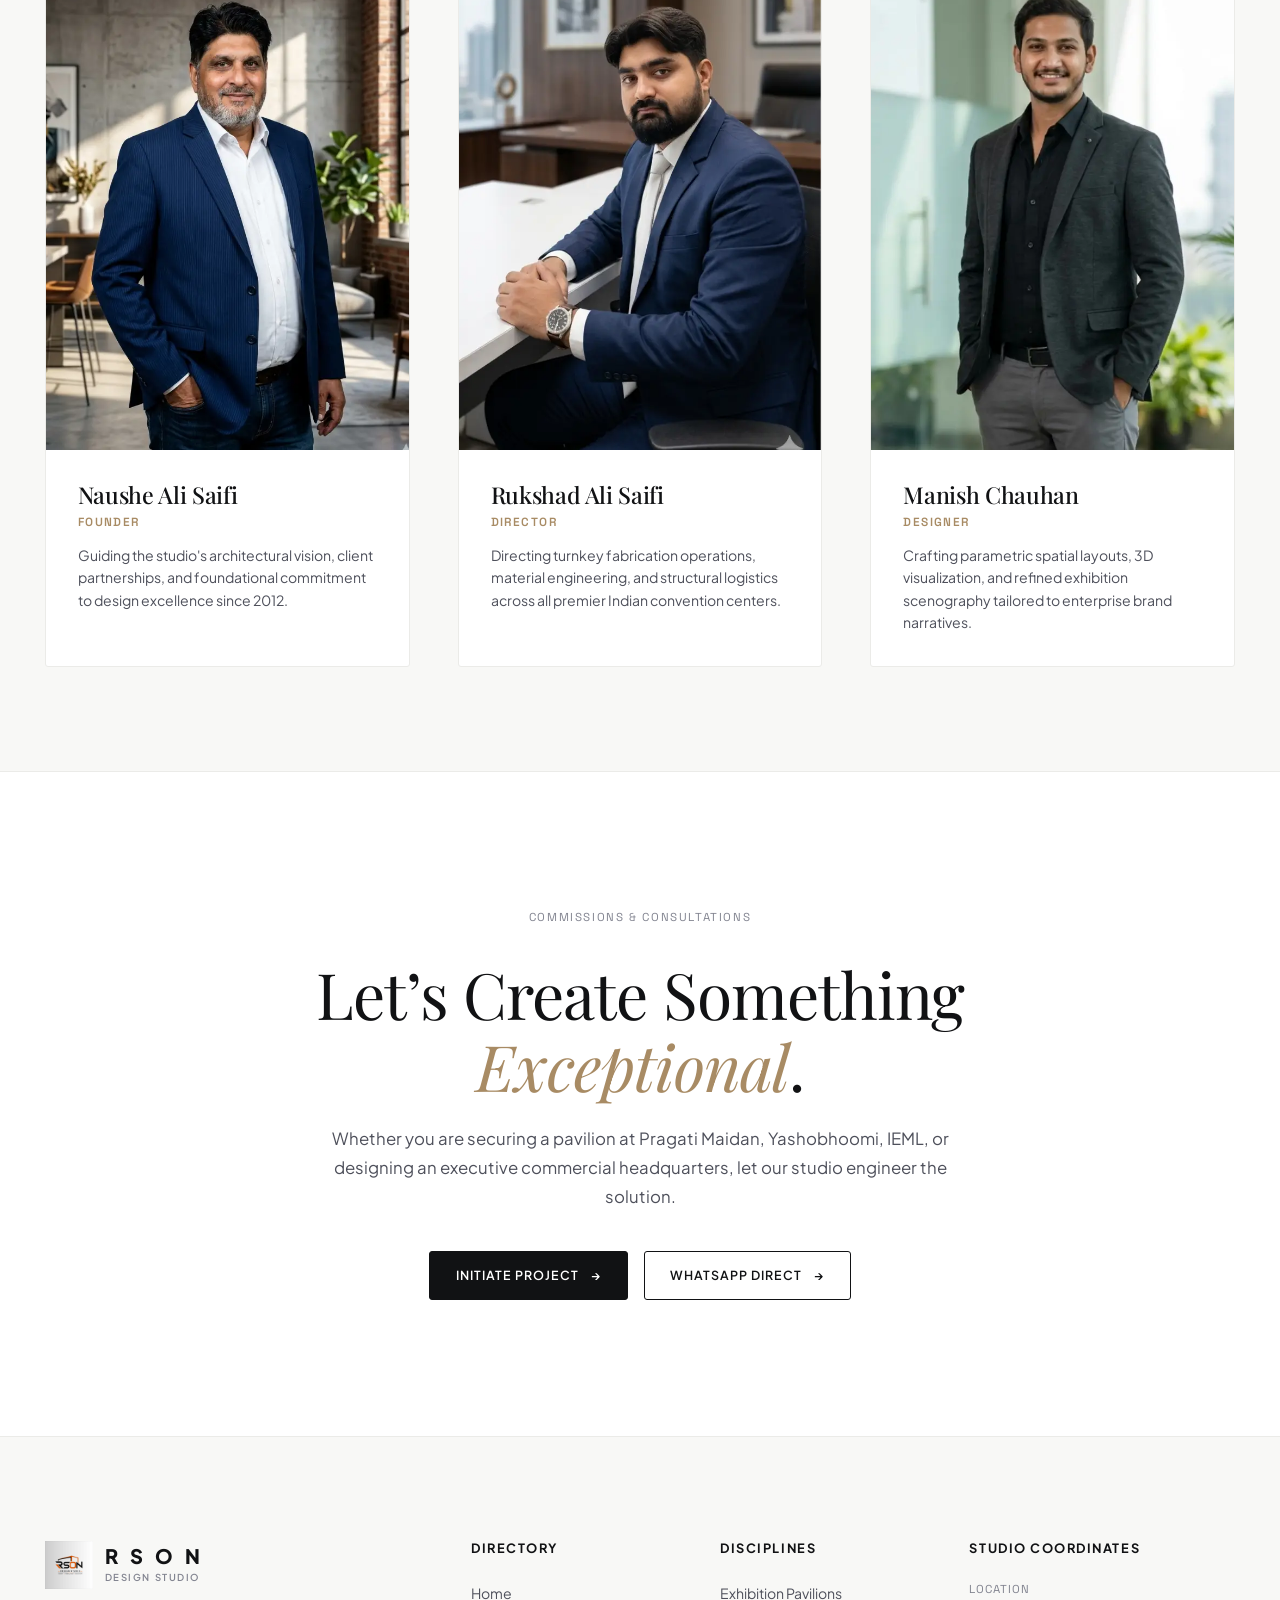
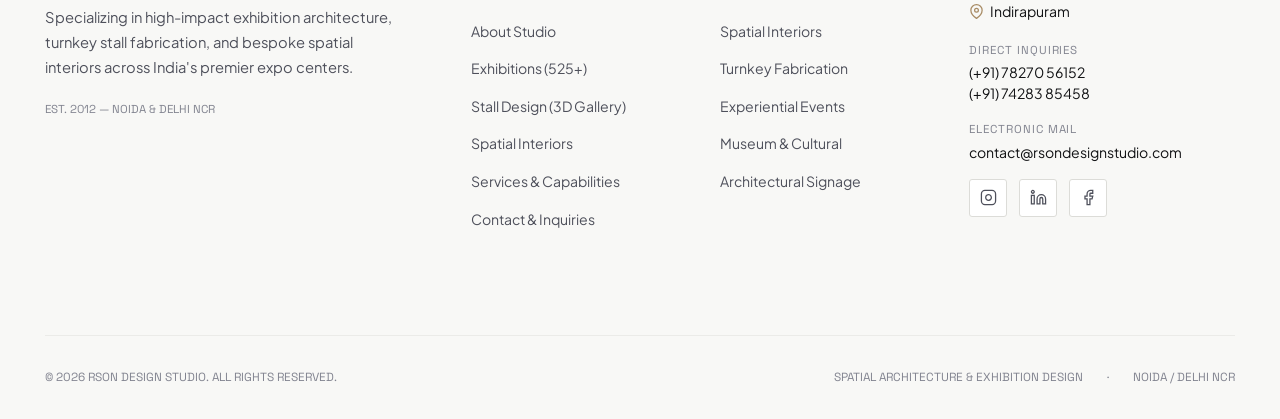
==== commit 04013170: "Implement comprehensive Google SEO: sitemap.xml, robots.txt, Schema.org JSON-LD structured data, Geo" ====
--- a/about.html
+++ b/about.html
@@ -3,19 +3,88 @@
 <head>
   <meta charset="UTF-8">
   <meta name="viewport" content="width=device-width, initial-scale=1.0">
-  <title>About RSON Design Studio — Spatial Architecture & Exhibition Design</title>
-  <meta name="description" content="Learn about RSON Design Studio — 14+ years of spatial architecture, turnkey exhibition pavilions, and interior design based in Noida and Delhi NCR.">
-  <meta name="keywords" content="about RSON design studio, exhibition architects, stall designers Noida, turnkey exhibition fabrication Delhi NCR, spatial interior design">
+  <title>About RSON Design Studio — 14+ Years in Exhibition Architecture & Fitouts</title>
+  <meta name="description" content="Learn about RSON Design Studio — 14+ years of precision spatial architecture, 525+ built pavilions, in-house fabrication, and turnkey interior fitouts across Noida and Delhi NCR.">
+  <meta name="keywords" content="about RSON design studio, exhibition architects, stall designers Noida, turnkey exhibition fabrication Delhi NCR, spatial interior design, Bharat Mandapam stall contractors">
+  <meta name="author" content="RSON Design Studio">
+  <meta name="robots" content="index, follow, max-image-preview:large, max-snippet:-1, max-video-preview:-1">
+  <link rel="canonical" href="https://www.rsondesignstudio.com/about">
+
+  <!-- Geo Local SEO Meta -->
+  <meta name="geo.region" content="IN-UP">
+  <meta name="geo.placename" content="Indirapuram, Ghaziabad, Noida, Delhi NCR">
+  <meta name="geo.position" content="28.6360;77.3685">
+  <meta name="ICBM" content="28.6360, 77.3685">
 
   <!-- OpenGraph Meta -->
-  <meta property="og:type" content="website">
-  <meta property="og:title" content="About RSON Design Studio — Spatial Architecture & Exhibition Design">
+  <meta property="og:locale" content="en_IN">
+  <meta property="og:type" content="article">
+  <meta property="og:site_name" content="RSON Design Studio">
+  <meta property="og:title" content="About RSON Design Studio — 14+ Years in Exhibition Architecture & Fitouts">
   <meta property="og:description" content="14+ years of spatial architecture, 525+ delivered exhibition pavilions, and turnkey interior design practice in NCR.">
-  <meta property="og:image" content="assets/images/hero-pavilion-hq.jpg">
-  <meta property="og:url" content="https://www.rsondesignstudio.com/about/">
-
-  <!-- Favicon -->
-  <link rel="icon" type="image/jpeg" href="assets/images/logo-cropped.jpeg">
+  <meta property="og:image" content="https://www.rsondesignstudio.com/assets/images/hero-pavilion-hq.jpg">
+  <meta property="og:image:width" content="1200">
+  <meta property="og:image:height" content="630">
+  <meta property="og:image:alt" content="About RSON Design Studio Architecture Team">
+  <meta property="og:url" content="https://www.rsondesignstudio.com/about">
+
+  <!-- Twitter Card Meta -->
+  <meta name="twitter:card" content="summary_large_image">
+  <meta name="twitter:title" content="About RSON Design Studio — 14+ Years in Exhibition Architecture & Fitouts">
+  <meta name="twitter:description" content="14+ years of spatial architecture, 525+ delivered exhibition pavilions, and turnkey interior design practice in NCR.">
+  <meta name="twitter:image" content="https://www.rsondesignstudio.com/assets/images/hero-pavilion-hq.jpg">
+
+  <!-- Favicon & PWA Icons -->
+  <link rel="icon" type="image/jpeg" href="assets/images/logo.jpeg">
+  <link rel="apple-touch-icon" href="assets/images/logo-cropped.jpeg">
+  <link rel="manifest" href="site.webmanifest">
+  <meta name="theme-color" content="#111214">
+
+  <!-- JSON-LD Structured Data: AboutPage & BreadcrumbList -->
+  <script type="application/ld+json">
+  {
+    "@context": "https://schema.org",
+    "@graph": [
+      {
+        "@type": "AboutPage",
+        "@id": "https://www.rsondesignstudio.com/about#webpage",
+        "url": "https://www.rsondesignstudio.com/about",
+        "name": "About RSON Design Studio",
+        "description": "Learn about RSON Design Studio — 14+ years of spatial architecture, turnkey exhibition pavilions, and interior design based in Noida and Delhi NCR.",
+        "isPartOf": {
+          "@type": "WebSite",
+          "@id": "https://www.rsondesignstudio.com/#website",
+          "url": "https://www.rsondesignstudio.com/",
+          "name": "RSON Design Studio"
+        },
+        "about": {
+          "@type": "Organization",
+          "name": "RSON Design Studio",
+          "foundingDate": "2012",
+          "url": "https://www.rsondesignstudio.com/"
+        }
+      },
+      {
+        "@type": "BreadcrumbList",
+        "@id": "https://www.rsondesignstudio.com/about#breadcrumb",
+        "itemListElement": [
+          {
+            "@type": "ListItem",
+            "position": 1,
+            "name": "Home",
+            "item": "https://www.rsondesignstudio.com/"
+          },
+          {
+            "@type": "ListItem",
+            "position": 2,
+            "name": "About Studio",
+            "item": "https://www.rsondesignstudio.com/about"
+          }
+        ]
+      }
+    ]
+  }
+  </script>
 
   <!-- Google Fonts: Playfair Display, Plus Jakarta Sans, Space Grotesk -->
   <link rel="preconnect" href="https://fonts.googleapis.com">
@@ -619,7 +688,7 @@
           <div class="footer-contact-item">
             <span class="footer-contact-label">Location</span>
             <p class="footer-contact-val">
-              <a href="https://www.google.com/maps/search/?api=1&query=112%2F2+Abhay+Khand+1st+Near+Sai+Baba+Mandir+Indirapuram+Ghaziabad+UP+201014" target="_blank" rel="noopener noreferrer" style="display: inline-flex; align-items: center; gap: 6px; color: inherit; text-decoration: none;">
+              <a href="https://www.google.com/maps/place/TYAGI+SUPER+STORE/@28.6359594,77.3481114,17z/data=!3m1!4b1!4m6!3m5!1s0x390ce534b3446a8d:0xf1ea96b32878de0b!8m2!3d28.6359547!4d77.3506863!16s%2Fg%2F11vwyrwkb3!18m1!1e1?entry=ttu&g_ep=EgoyMDI2MDkzMC4wIKXMDSoASAFQAw%3D%3D" target="_blank" rel="noopener noreferrer" style="display: inline-flex; align-items: center; gap: 6px; color: inherit; text-decoration: none;">
                 <svg width="15" height="15" viewBox="0 0 24 24" fill="none" stroke="currentColor" stroke-width="2" stroke-linecap="round" stroke-linejoin="round" aria-hidden="true" style="color: var(--accent-beige); flex-shrink: 0;">
                   <path d="M21 10c0 7-9 13-9 13s-9-6-9-13a9 9 0 0 1 18 0z"></path>
                   <circle cx="12" cy="10" r="3"></circle>
--- a/css/about.css
+++ b/css/about.css
@@ -96,8 +96,7 @@
 }
 
 .intro-left-sticky {
-  position: sticky;
-  top: 120px;
+  position: static;
 }
 
 .intro-tagline {
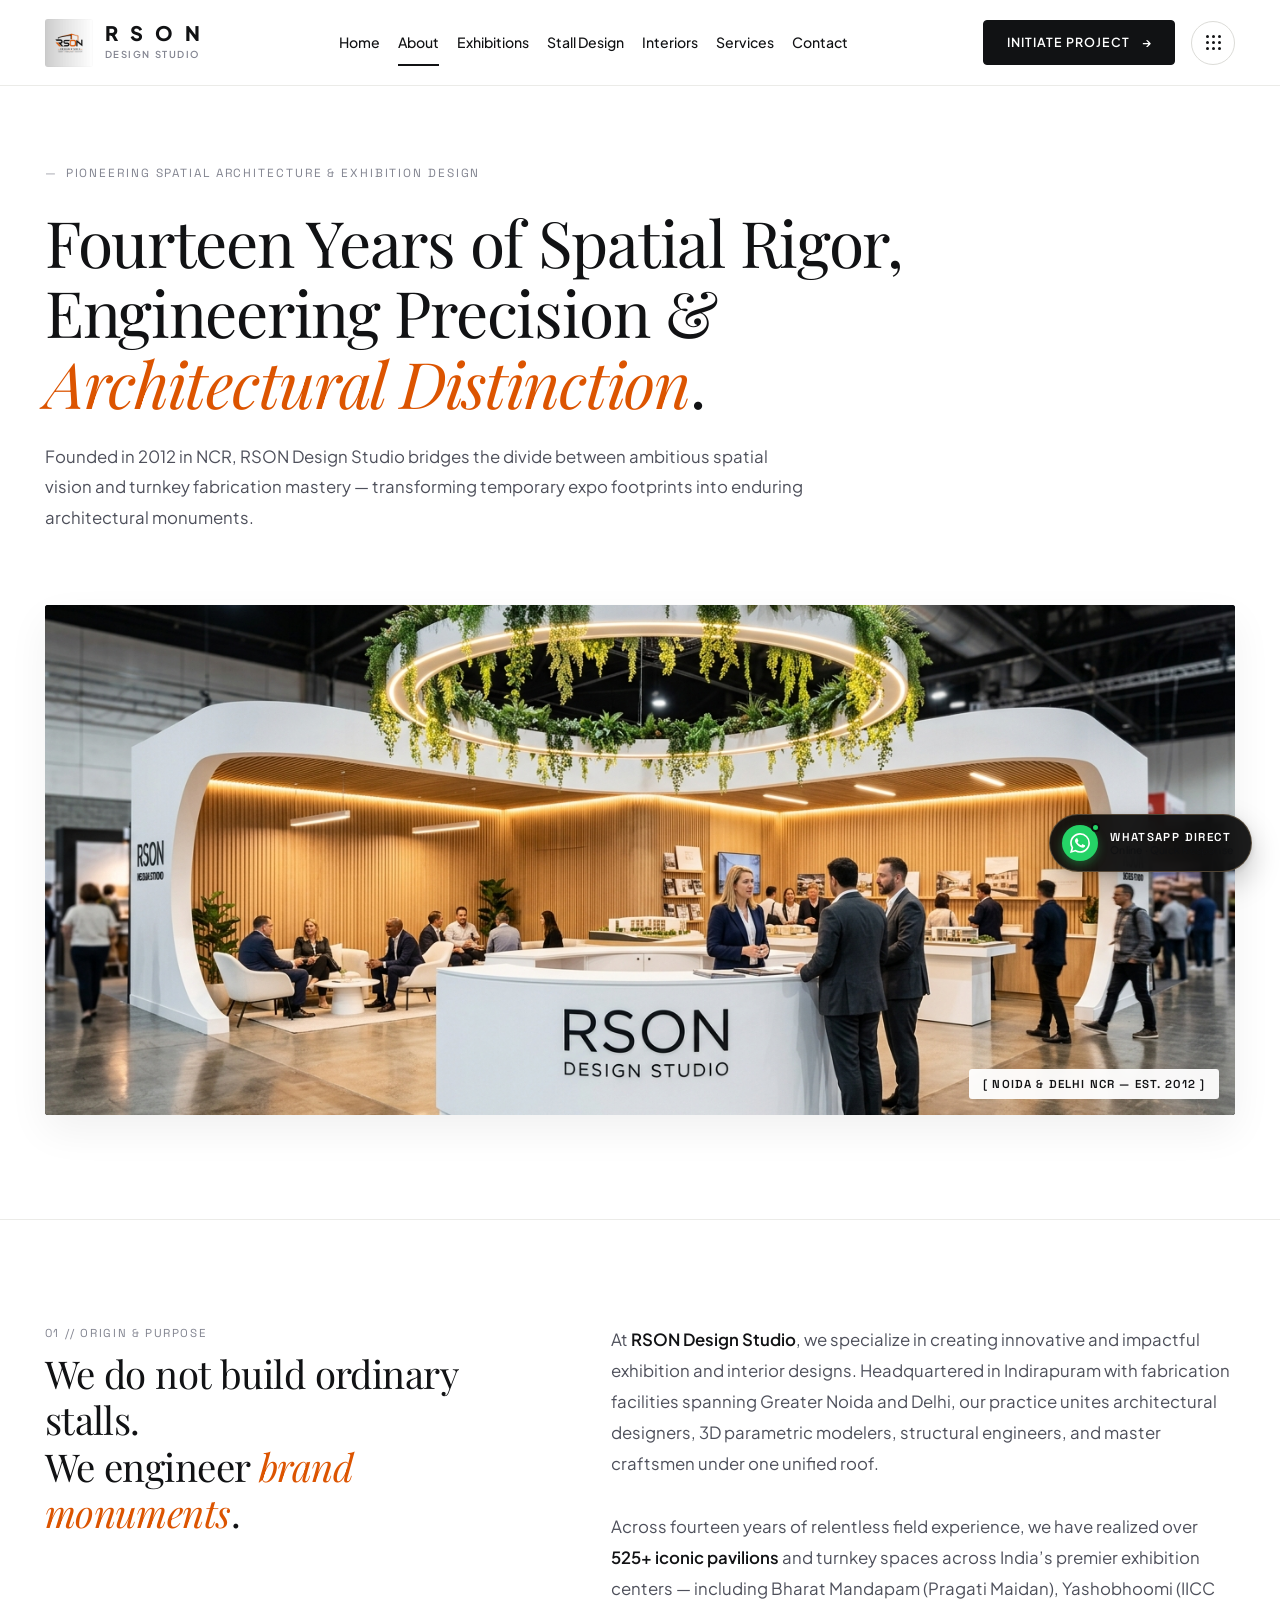
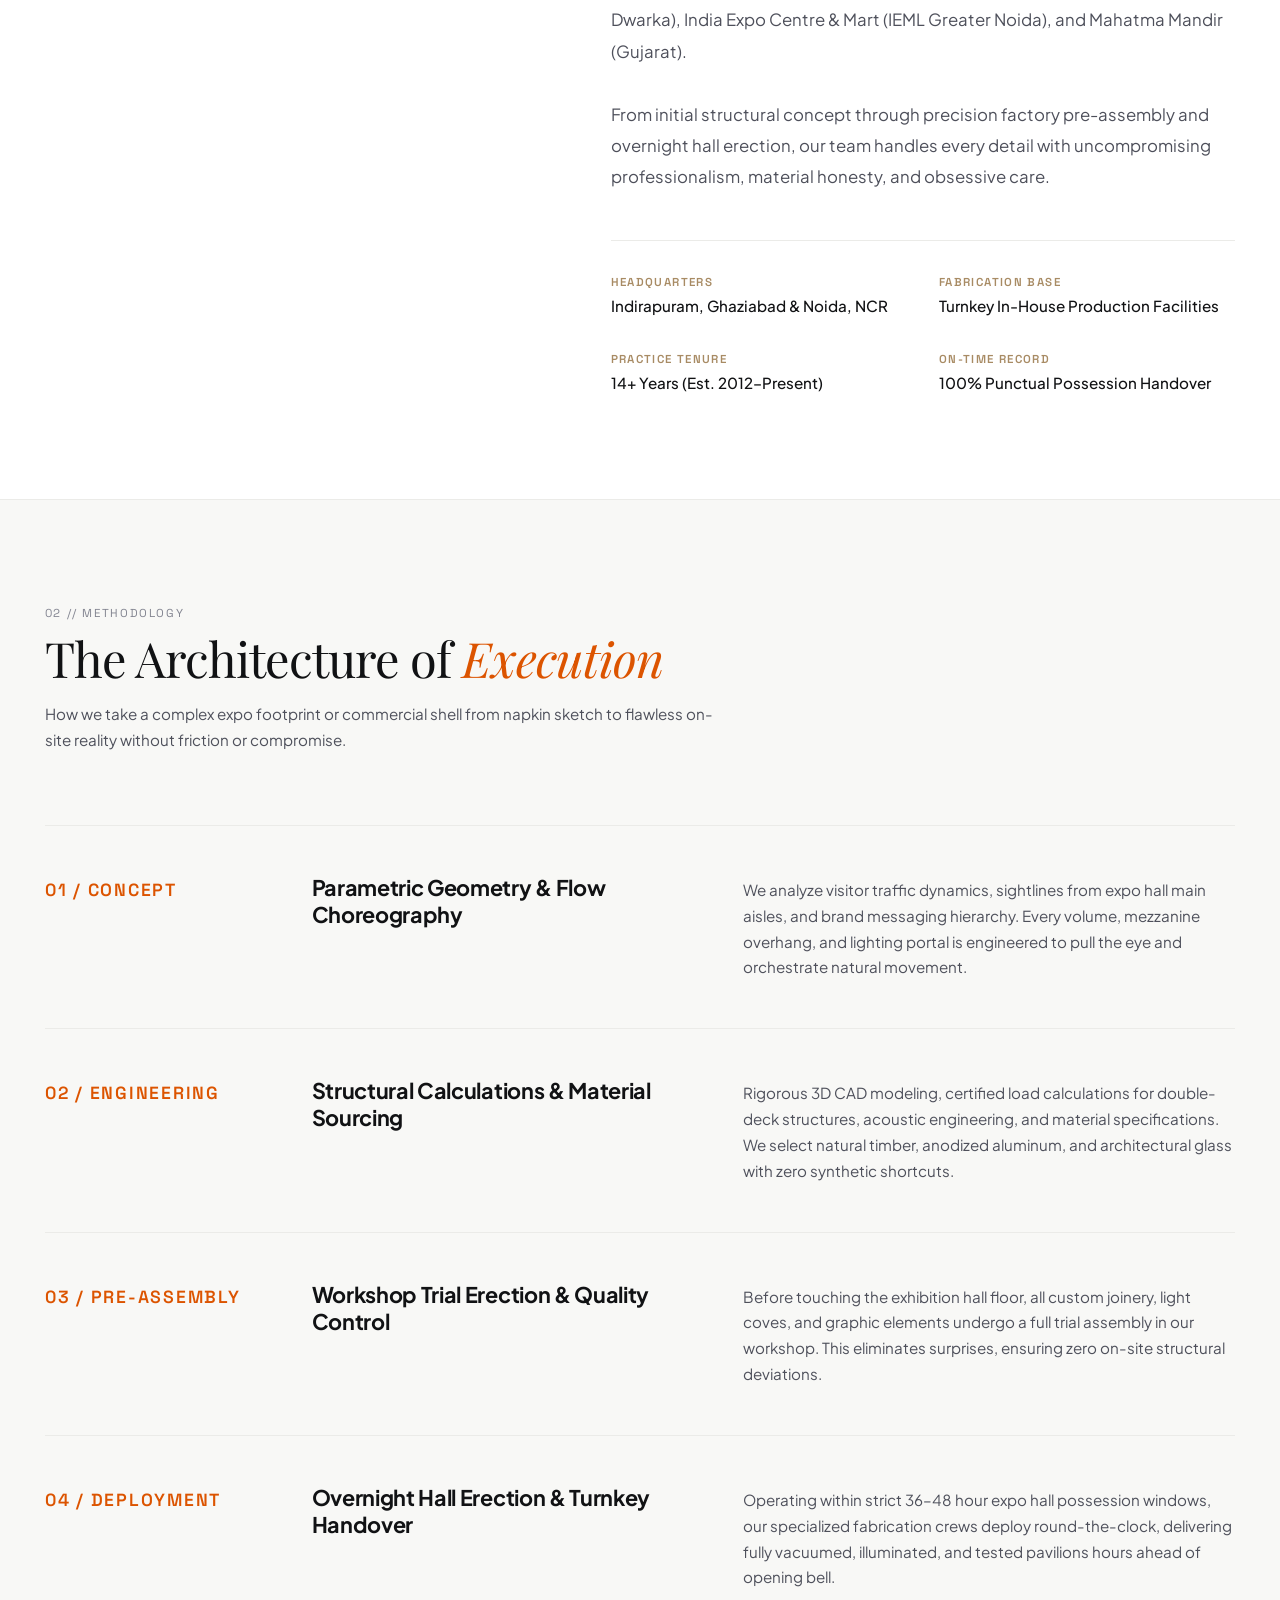
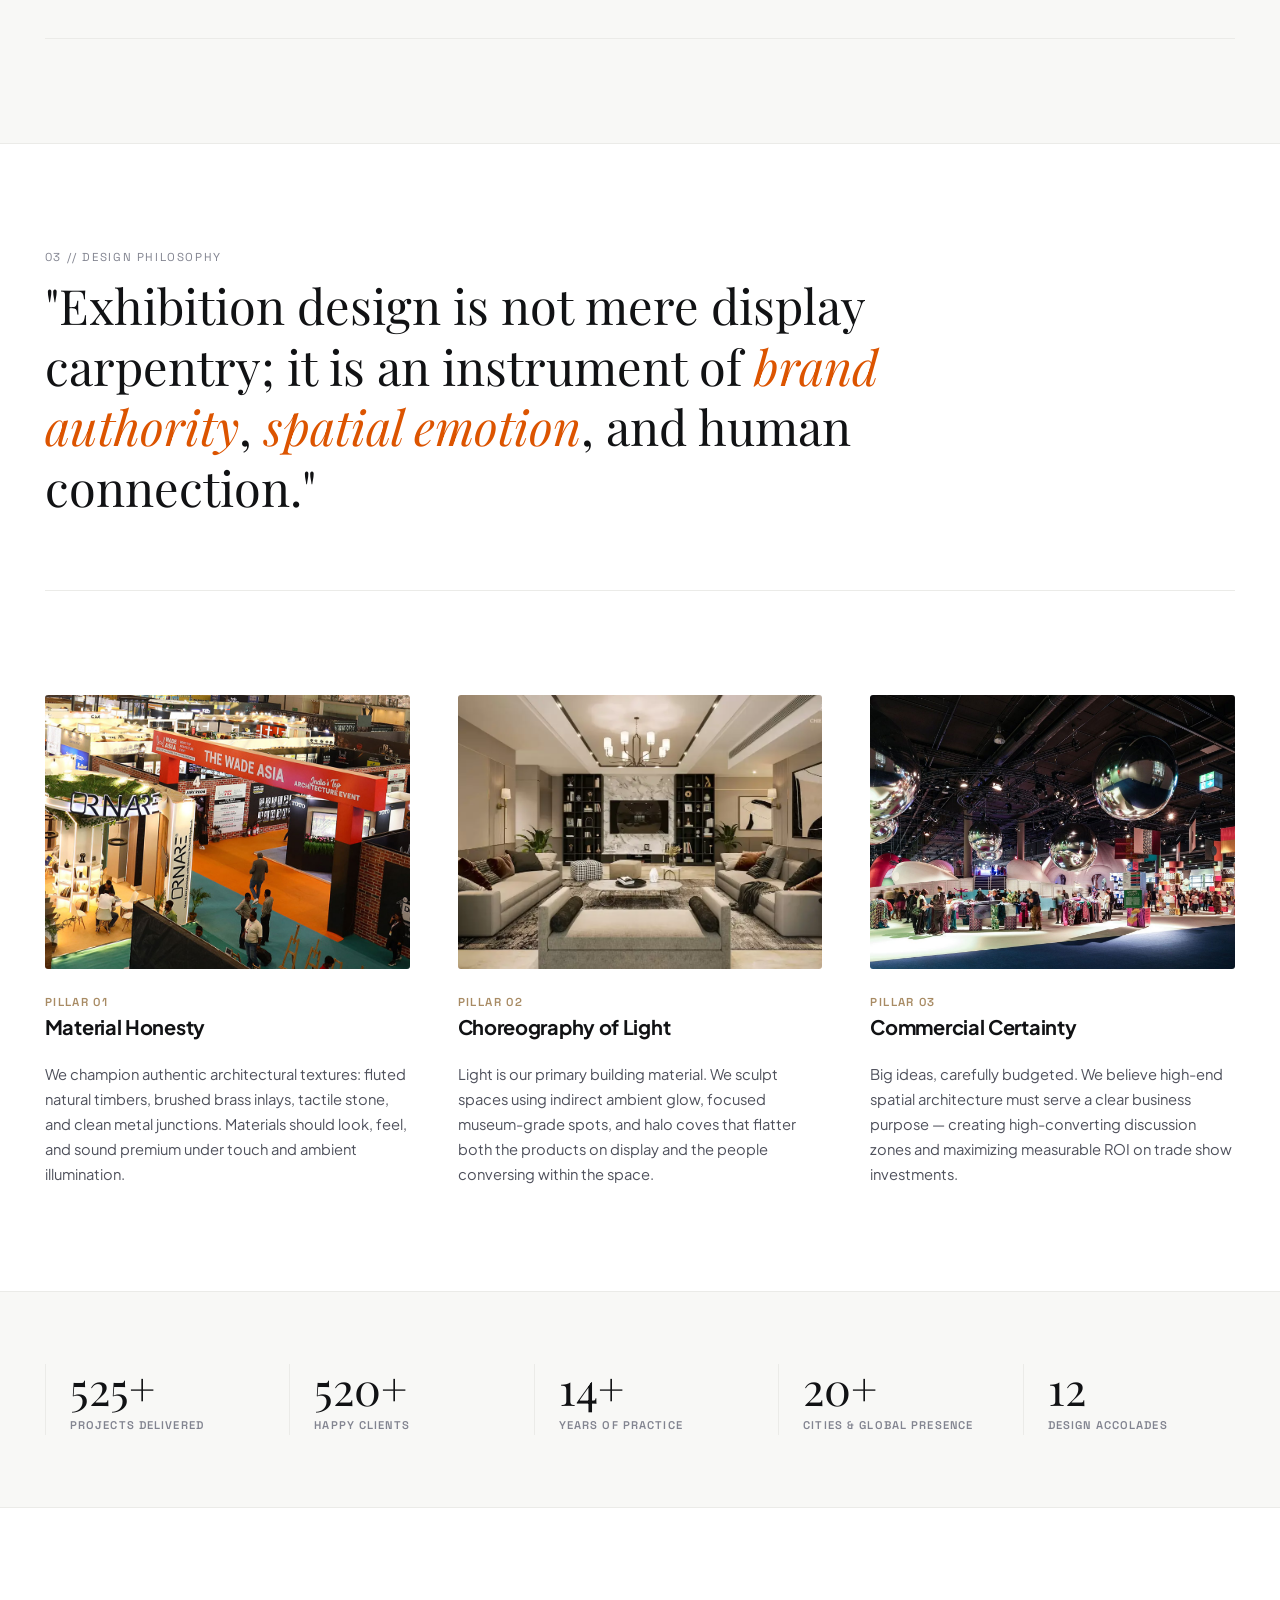
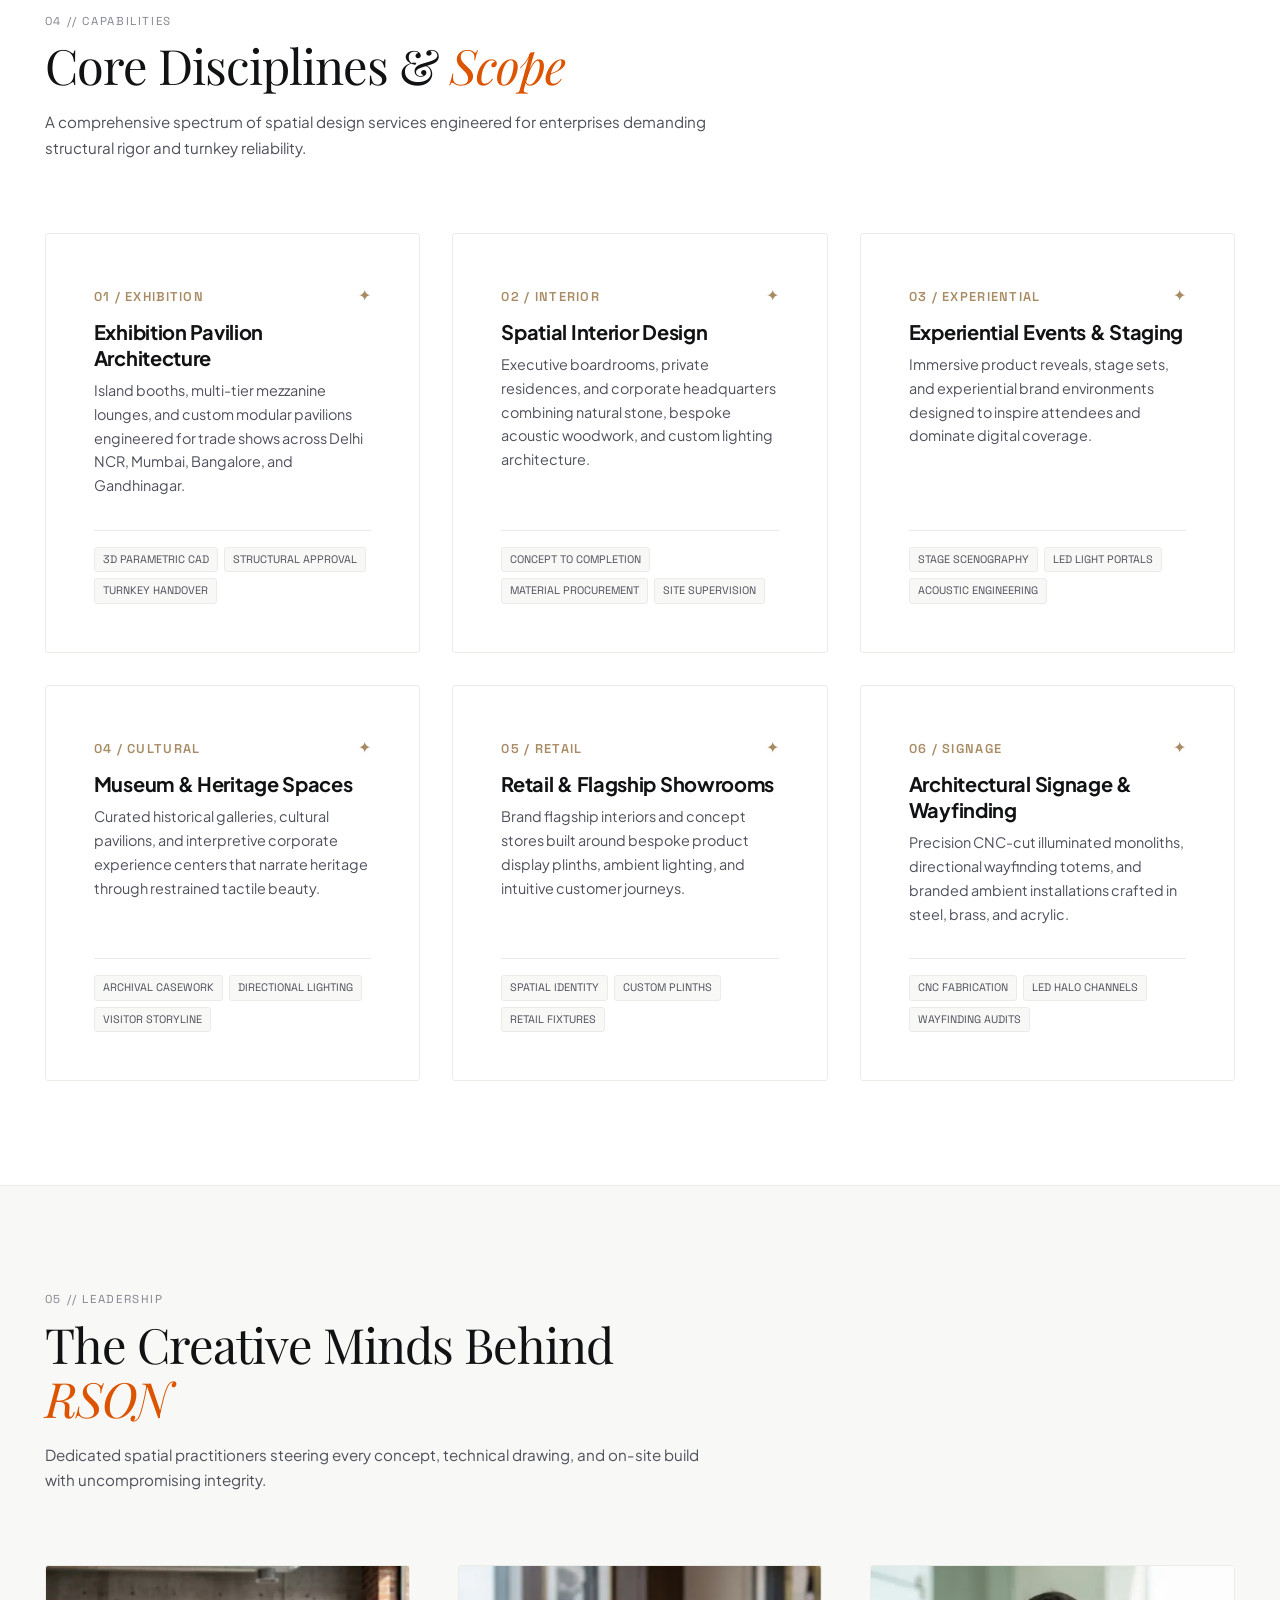
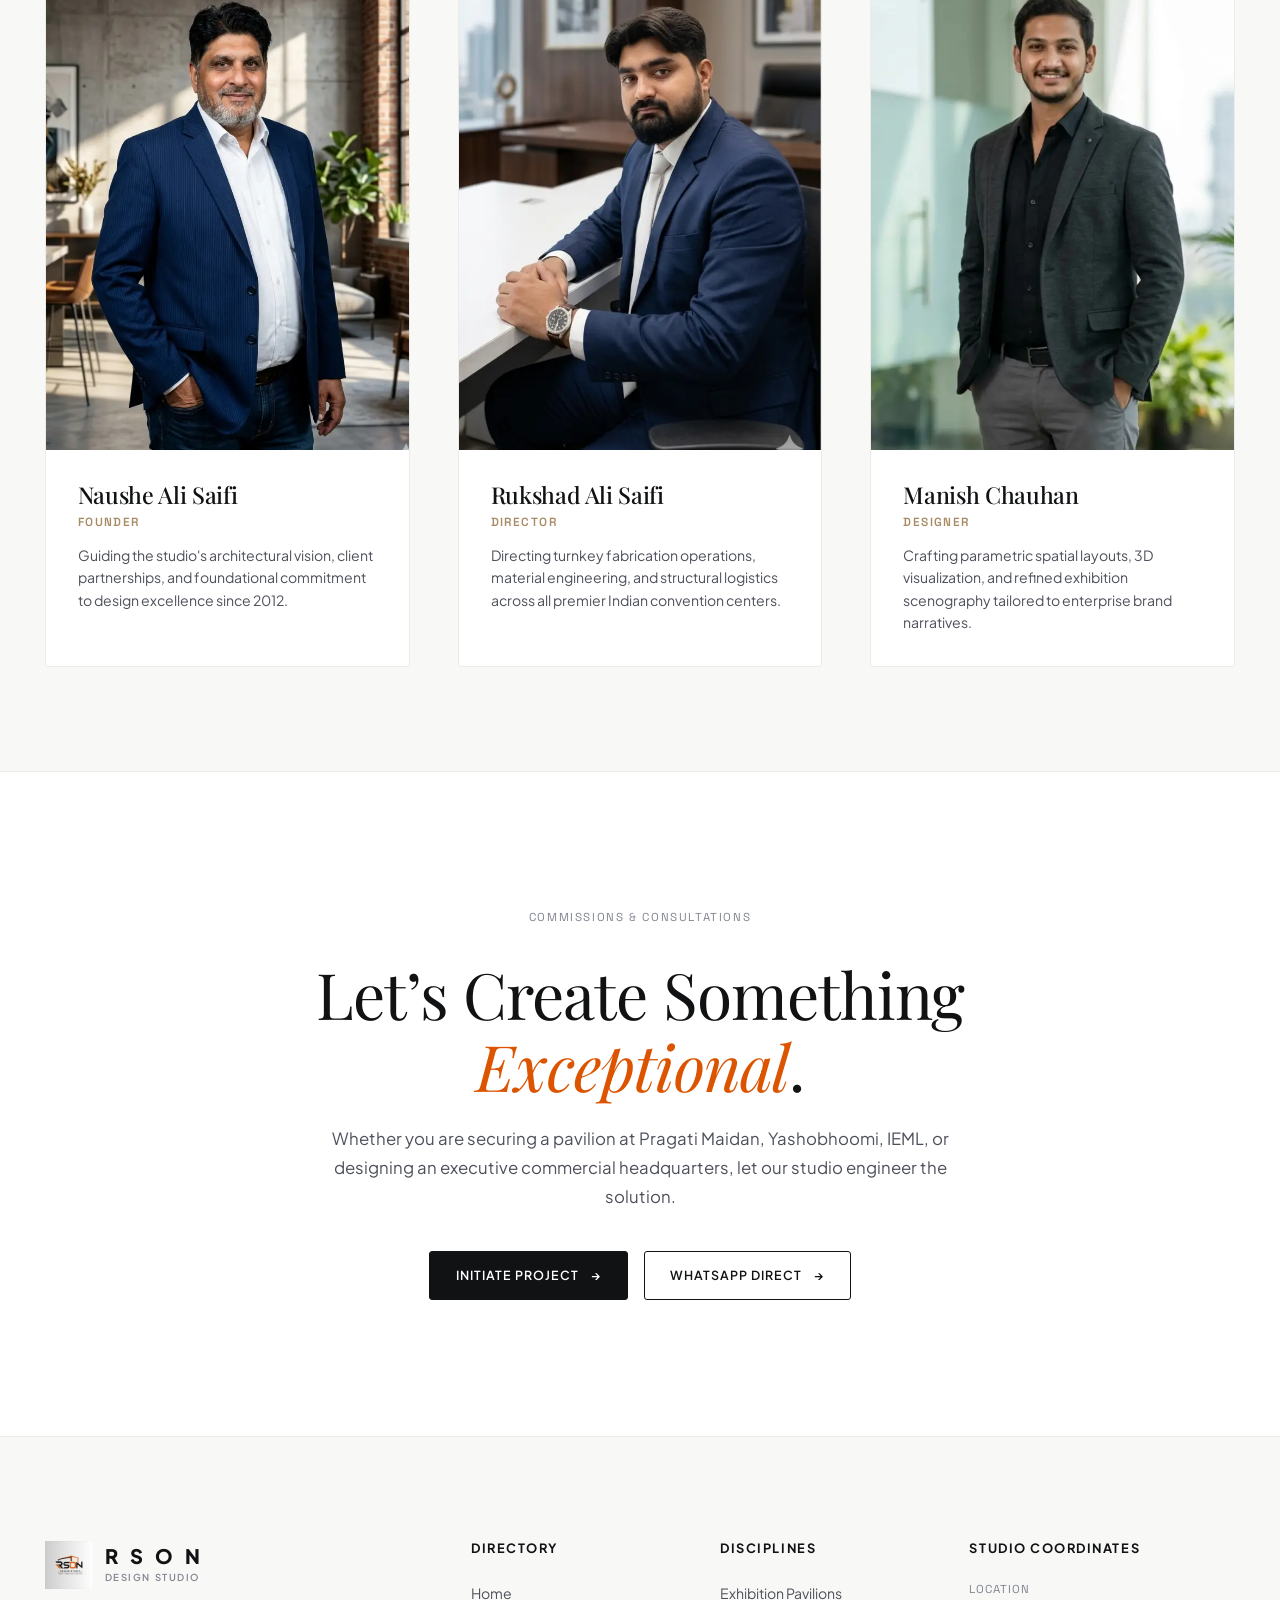
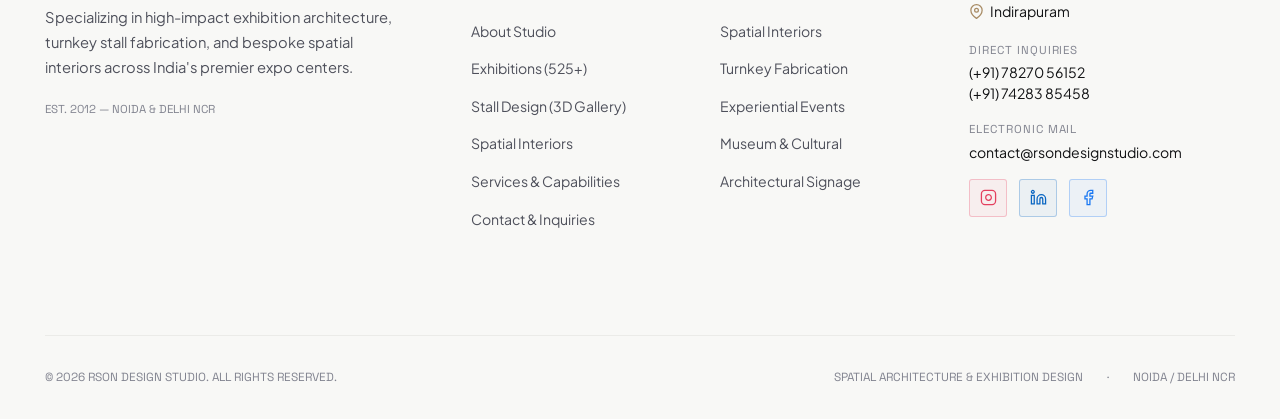
==== commit e3170be8: "Update home metrics to 520+, expand hero slider to 7 slides, and add 6 unique exhibition projects to" ====
--- a/about.html
+++ b/about.html
@@ -392,7 +392,7 @@
             <span class="stat-label-about">PROJECTS DELIVERED</span>
           </div>
           <div class="stat-item-about">
-            <span class="stat-number-about">530+</span>
+            <span class="stat-number-about">520+</span>
             <span class="stat-label-about">HAPPY CLIENTS</span>
           </div>
           <div class="stat-item-about">
--- a/css/design-system.css
+++ b/css/design-system.css
@@ -23,6 +23,11 @@
   --accent-beige: #A88B64;      /* Warm taupe / architectural gold */
   --accent-beige-hover: #967A53;
   --accent-beige-soft: rgba(168, 139, 100, 0.12);
+
+  /* Studio Brand Identity (Logo Orange) */
+  --brand-orange: #DC5400;      /* RSON Logo primary orange */
+  --brand-orange-hover: #C24A00;
+  --brand-orange-soft: rgba(220, 84, 0, 0.12);
 
   /* Architectural Hairlines & Dividers */
   --border-hairline: #EBEBE8;
@@ -158,11 +163,12 @@
   color: var(--text-primary);
 }
 
-/* The exact warm italic style seen in the reference mockup */
-.text-beige-italic {
+/* Brand accent italic style seen in hero & headings (matches logo orange) */
+.text-beige-italic,
+.text-orange-italic {
   font-style: italic;
   font-weight: 400;
-  color: var(--accent-beige);
+  color: var(--brand-orange);
 }
 
 .section-title {
@@ -172,9 +178,11 @@
   letter-spacing: -0.02em;
 }
 
-.section-title em {
+.section-title em,
+h1 em, h2 em, h3 em, h4 em, h5 em, h6 em,
+.hero-title em {
   font-style: italic;
-  color: var(--accent-beige);
+  color: var(--brand-orange);
 }
 
 /* Eyebrow / Overline */
--- a/css/layout.css
+++ b/css/layout.css
@@ -373,9 +373,58 @@
   transition: all var(--transition-base);
 }
 
-.social-btn:hover {
-  border-color: var(--bg-dark);
-  color: var(--bg-dark);
+/* Official Social Media Brand Colors */
+.social-btn[aria-label*="Instagram" i],
+.social-btn[href*="instagram.com"],
+.social-btn.social-instagram {
+  color: #E4405F;
+  border-color: rgba(228, 64, 95, 0.28);
+  background-color: rgba(228, 64, 95, 0.05);
+}
+
+.social-btn[aria-label*="Instagram" i]:hover,
+.social-btn[href*="instagram.com"]:hover,
+.social-btn.social-instagram:hover {
+  background: radial-gradient(circle at 30% 107%, #fdf497 0%, #fdf497 5%, #fd5949 45%, #d6249f 60%, #285AEB 90%);
+  border-color: transparent;
+  color: #FFFFFF;
+  box-shadow: 0 6px 16px rgba(228, 64, 95, 0.38);
+  transform: translateY(-2px);
+}
+
+.social-btn[aria-label*="LinkedIn" i],
+.social-btn[href*="linkedin.com"],
+.social-btn.social-linkedin {
+  color: #0A66C2;
+  border-color: rgba(10, 102, 194, 0.28);
+  background-color: rgba(10, 102, 194, 0.05);
+}
+
+.social-btn[aria-label*="LinkedIn" i]:hover,
+.social-btn[href*="linkedin.com"]:hover,
+.social-btn.social-linkedin:hover {
+  background-color: #0A66C2;
+  border-color: #0A66C2;
+  color: #FFFFFF;
+  box-shadow: 0 6px 16px rgba(10, 102, 194, 0.38);
+  transform: translateY(-2px);
+}
+
+.social-btn[aria-label*="Facebook" i],
+.social-btn[href*="facebook.com"],
+.social-btn.social-facebook {
+  color: #1877F2;
+  border-color: rgba(24, 119, 242, 0.28);
+  background-color: rgba(24, 119, 242, 0.05);
+}
+
+.social-btn[aria-label*="Facebook" i]:hover,
+.social-btn[href*="facebook.com"]:hover,
+.social-btn.social-facebook:hover {
+  background-color: #1877F2;
+  border-color: #1877F2;
+  color: #FFFFFF;
+  box-shadow: 0 6px 16px rgba(24, 119, 242, 0.38);
   transform: translateY(-2px);
 }
 
--- a/css/about.css
+++ b/css/about.css
@@ -29,7 +29,7 @@
 
 .about-hero-title em {
   font-style: italic;
-  color: var(--accent-beige);
+  color: var(--brand-orange);
 }
 
 .about-hero-lead {
@@ -110,7 +110,7 @@
 
 .intro-tagline em {
   font-style: italic;
-  color: var(--accent-beige);
+  color: var(--brand-orange);
 }
 
 .intro-right-content {
@@ -196,7 +196,7 @@
   font-family: var(--font-mono);
   font-size: 1.1rem;
   font-weight: 600;
-  color: var(--accent-beige);
+  color: var(--brand-orange);
   letter-spacing: 0.1em;
 }
 
@@ -240,7 +240,7 @@
 
 .philosophy-quote em {
   font-style: italic;
-  color: var(--accent-beige);
+  color: var(--brand-orange);
 }
 
 .philosophy-columns {
@@ -551,7 +551,7 @@
 
 .about-cta-title em {
   font-style: italic;
-  color: var(--accent-beige);
+  color: var(--brand-orange);
 }
 
 .about-cta-sub {
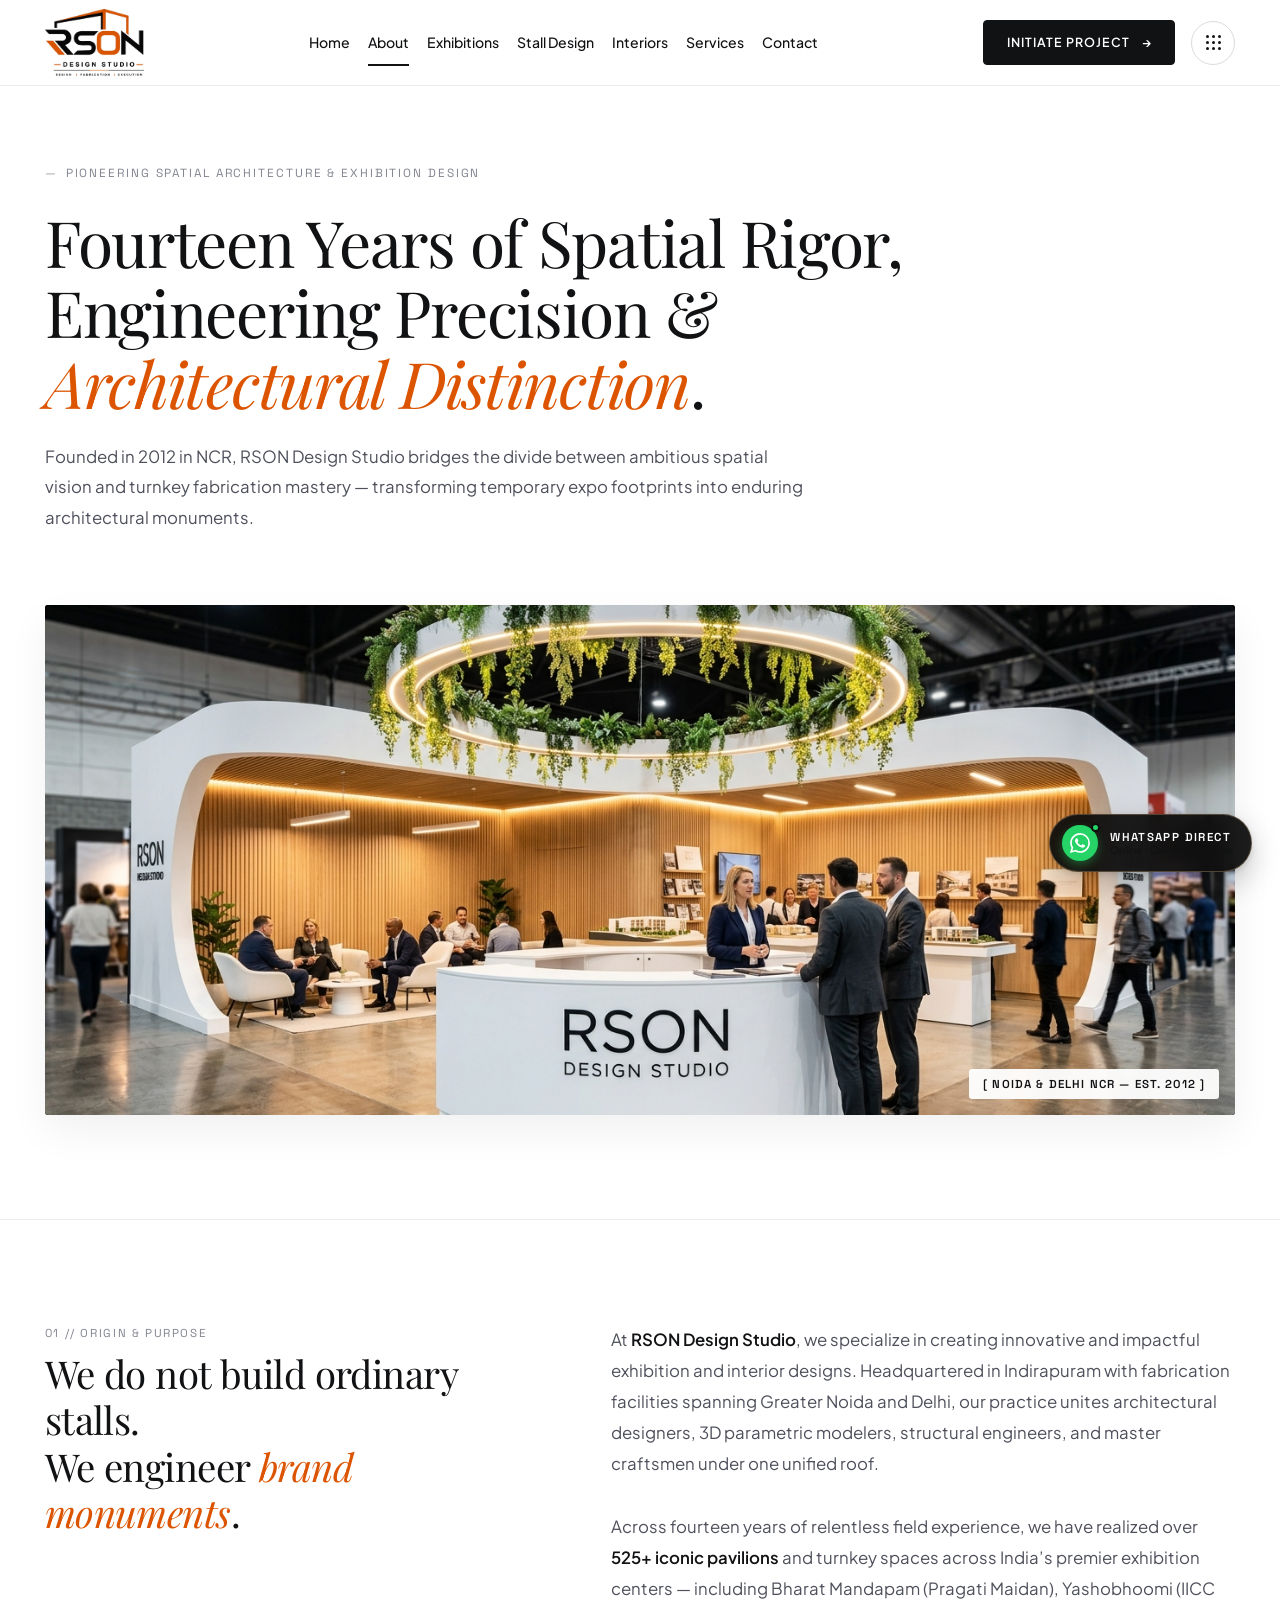
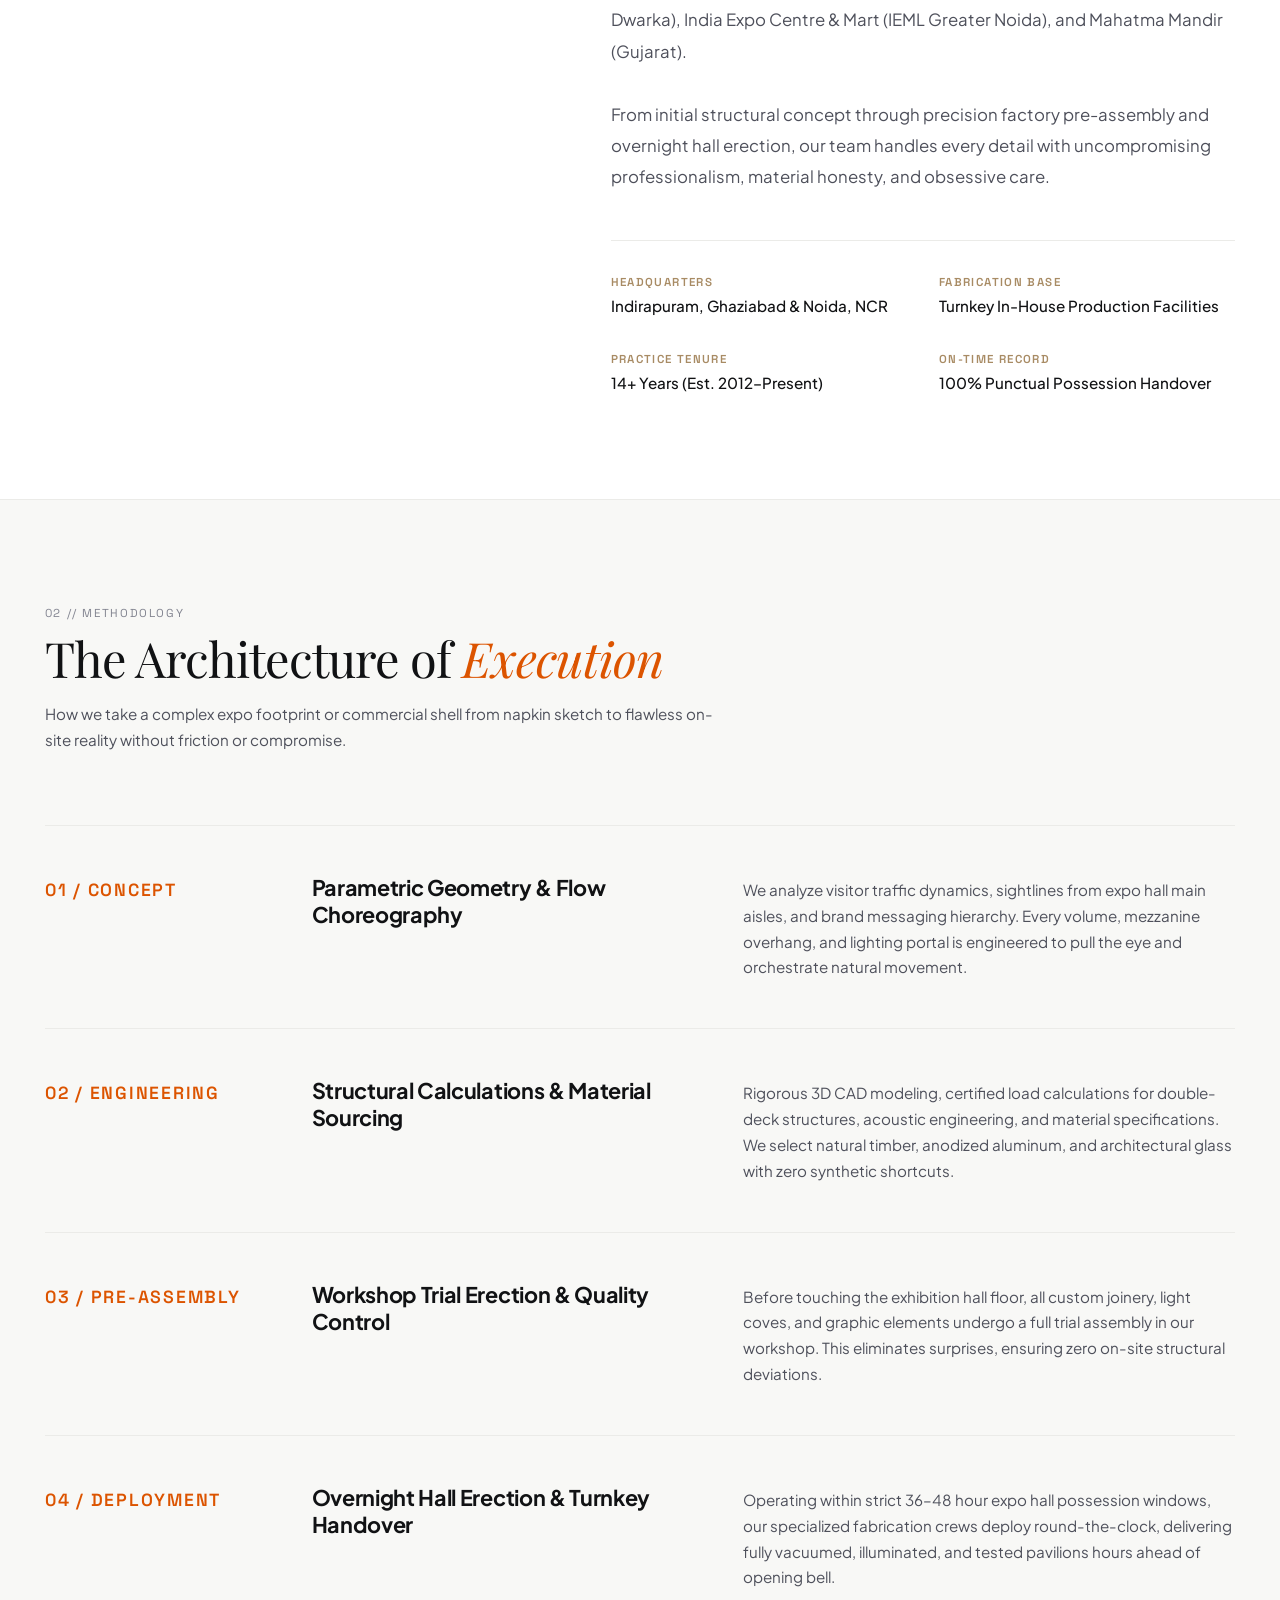
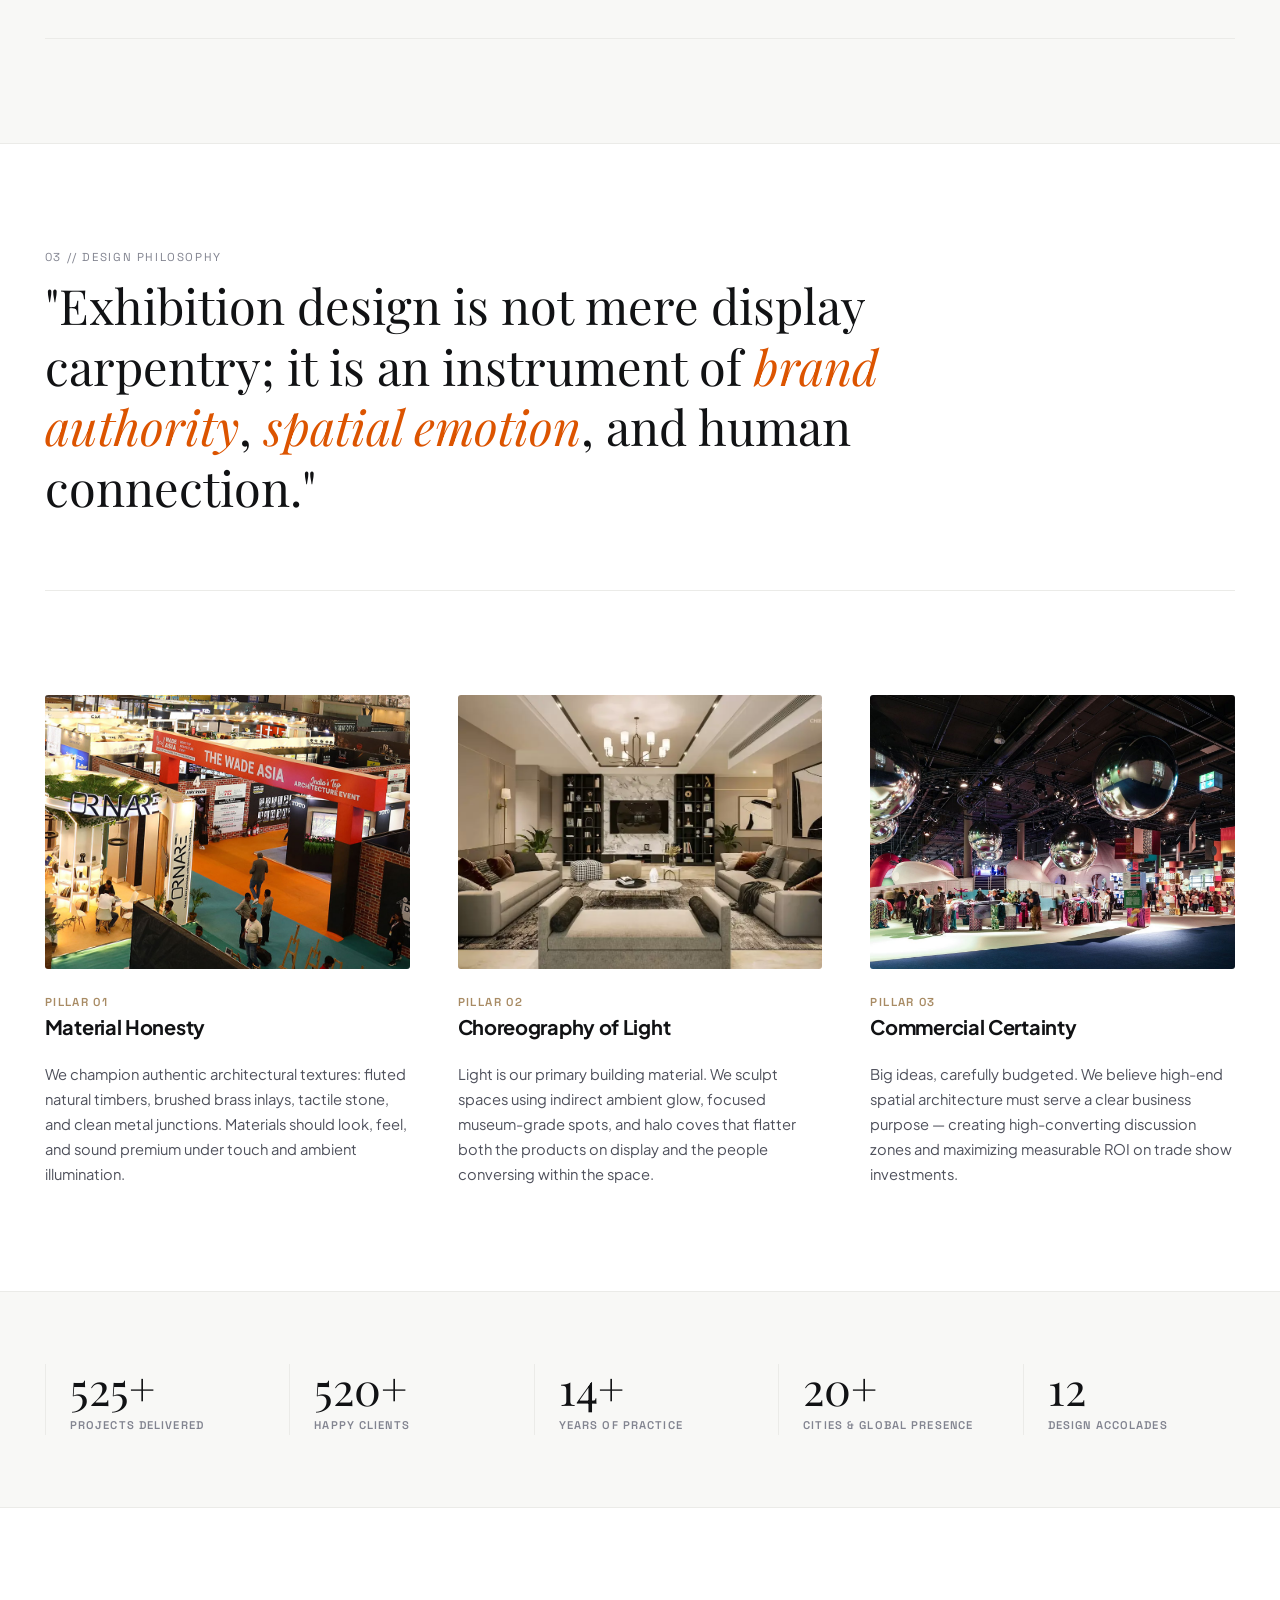
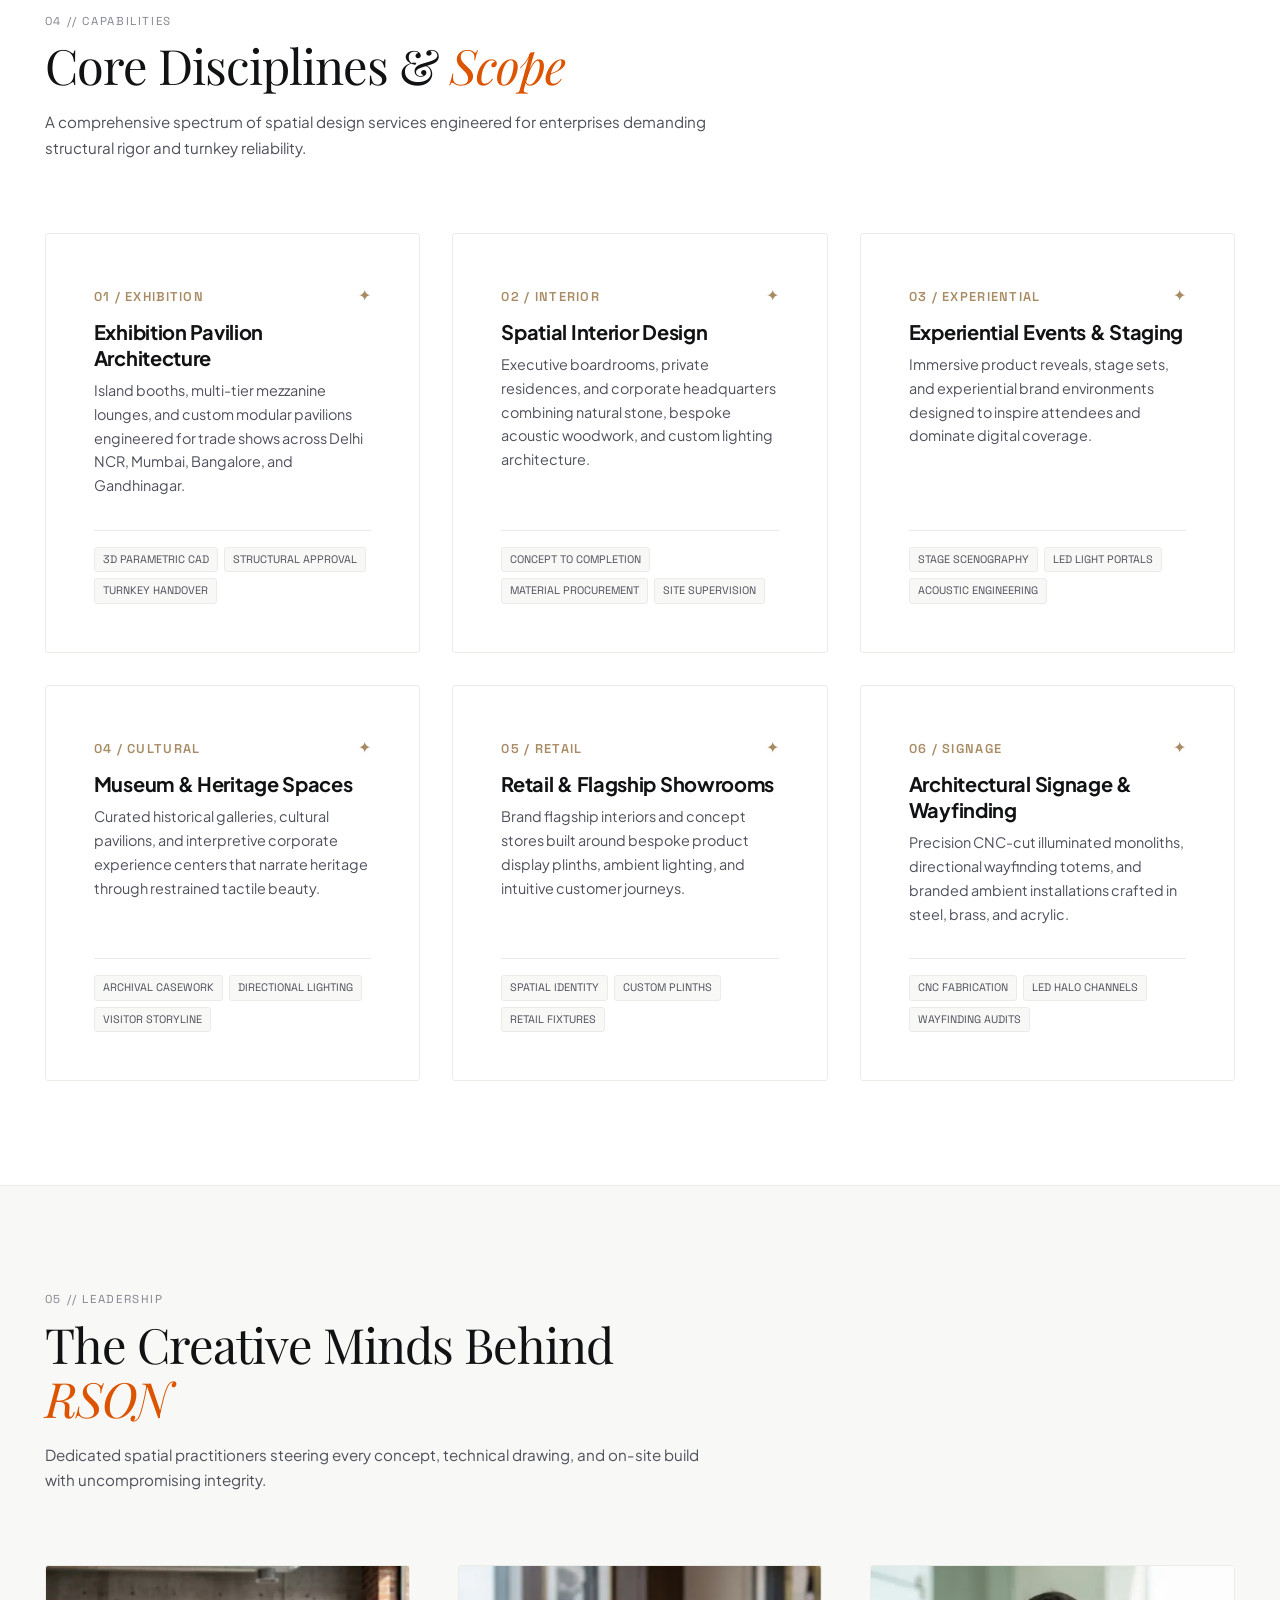
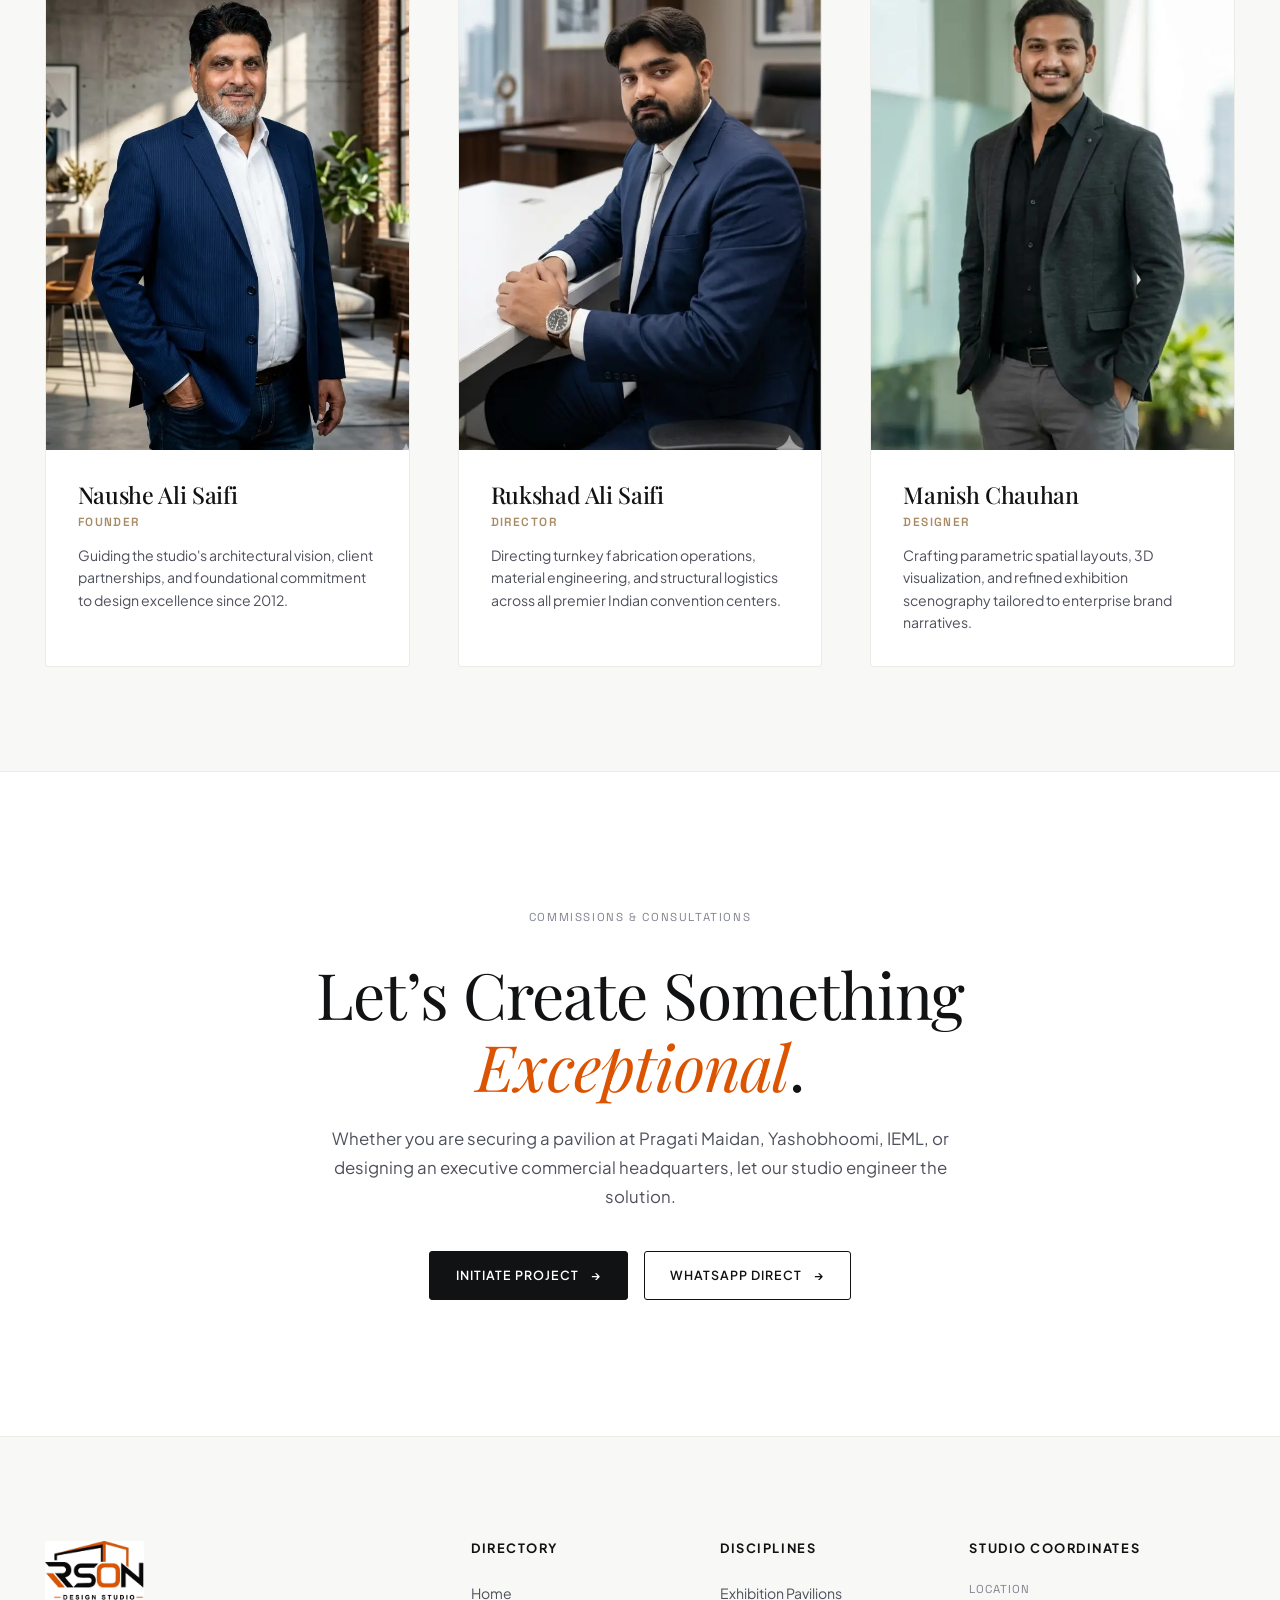
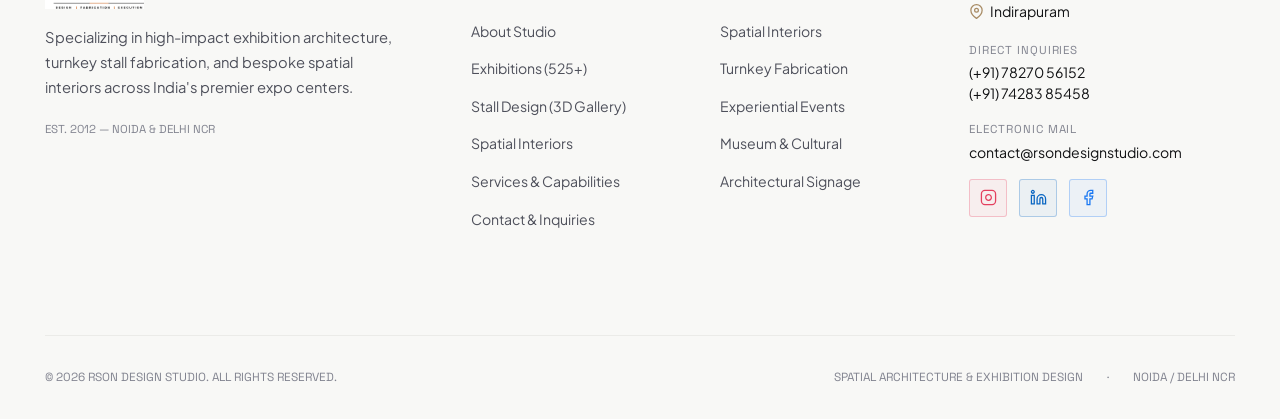
==== commit 8b0c6436: "Standardize logo sizing, configure clean URL rewrites and 404 fallbacks for interiors and services" ====
--- a/about.html
+++ b/about.html
@@ -105,11 +105,7 @@
     <div class="container header-container">
       <!-- Studio Brand Identity Lockup with Original Website Logo -->
       <a href="/" class="brand-lockup" aria-label="RSON Design Studio Homepage">
-        <img src="assets/images/logo-cropped.jpeg" alt="RSON Design Studio Logo" class="header-logo-img" width="48" height="48">
-        <div class="brand-text">
-          <span class="brand-name">R S O N</span>
-          <span class="brand-tagline">DESIGN STUDIO</span>
-        </div>
+        <img src="assets/images/logo-cropped.jpeg" alt="RSON Design Studio Logo" class="header-logo-img">
       </a>
 
       <!-- Desktop Architectural Navigation (About is Active) -->
@@ -640,12 +636,8 @@
       <div class="footer-grid">
         <!-- Col 1: Studio Identity -->
         <div class="footer-col-studio">
-          <a href="/" class="brand-lockup">
-            <img src="assets/images/logo-cropped.jpeg" alt="RSON Design Studio Logo" class="footer-logo-img" width="48" height="48">
-            <div class="brand-text">
-              <span class="brand-name">R S O N</span>
-              <span class="brand-tagline">DESIGN STUDIO</span>
-            </div>
+          <a href="/" class="brand-lockup" aria-label="RSON Design Studio Homepage">
+            <img src="assets/images/logo-cropped.jpeg" alt="RSON Design Studio Logo" class="footer-logo-img">
           </a>
           <p class="footer-manifesto">
             Specializing in high-impact exhibition architecture, turnkey stall fabrication, and bespoke spatial interiors across India's premier expo centers.
--- a/css/layout.css
+++ b/css/layout.css
@@ -36,13 +36,19 @@
   text-decoration: none;
 }
 
-.header-logo-img {
-  height: 48px;
+.header-logo-img,
+.footer-logo-img {
+  height: 68px;
   width: auto;
-  max-width: 140px;
+  max-width: 220px;
   object-fit: contain;
   display: block;
-  border-radius: var(--radius-subtle);
+  transition: transform var(--transition-fast);
+}
+
+.header-logo-img:hover,
+.footer-logo-img:hover {
+  transform: scale(1.02);
 }
 
 .brand-text {
@@ -475,8 +481,10 @@
   .btn-initiate {
     display: none;
   }
-  .header-logo-img {
-    height: 38px;
+  .header-logo-img,
+  .footer-logo-img {
+    height: 48px;
+    max-width: 170px;
   }
   .brand-name {
     font-size: 1.08rem;
